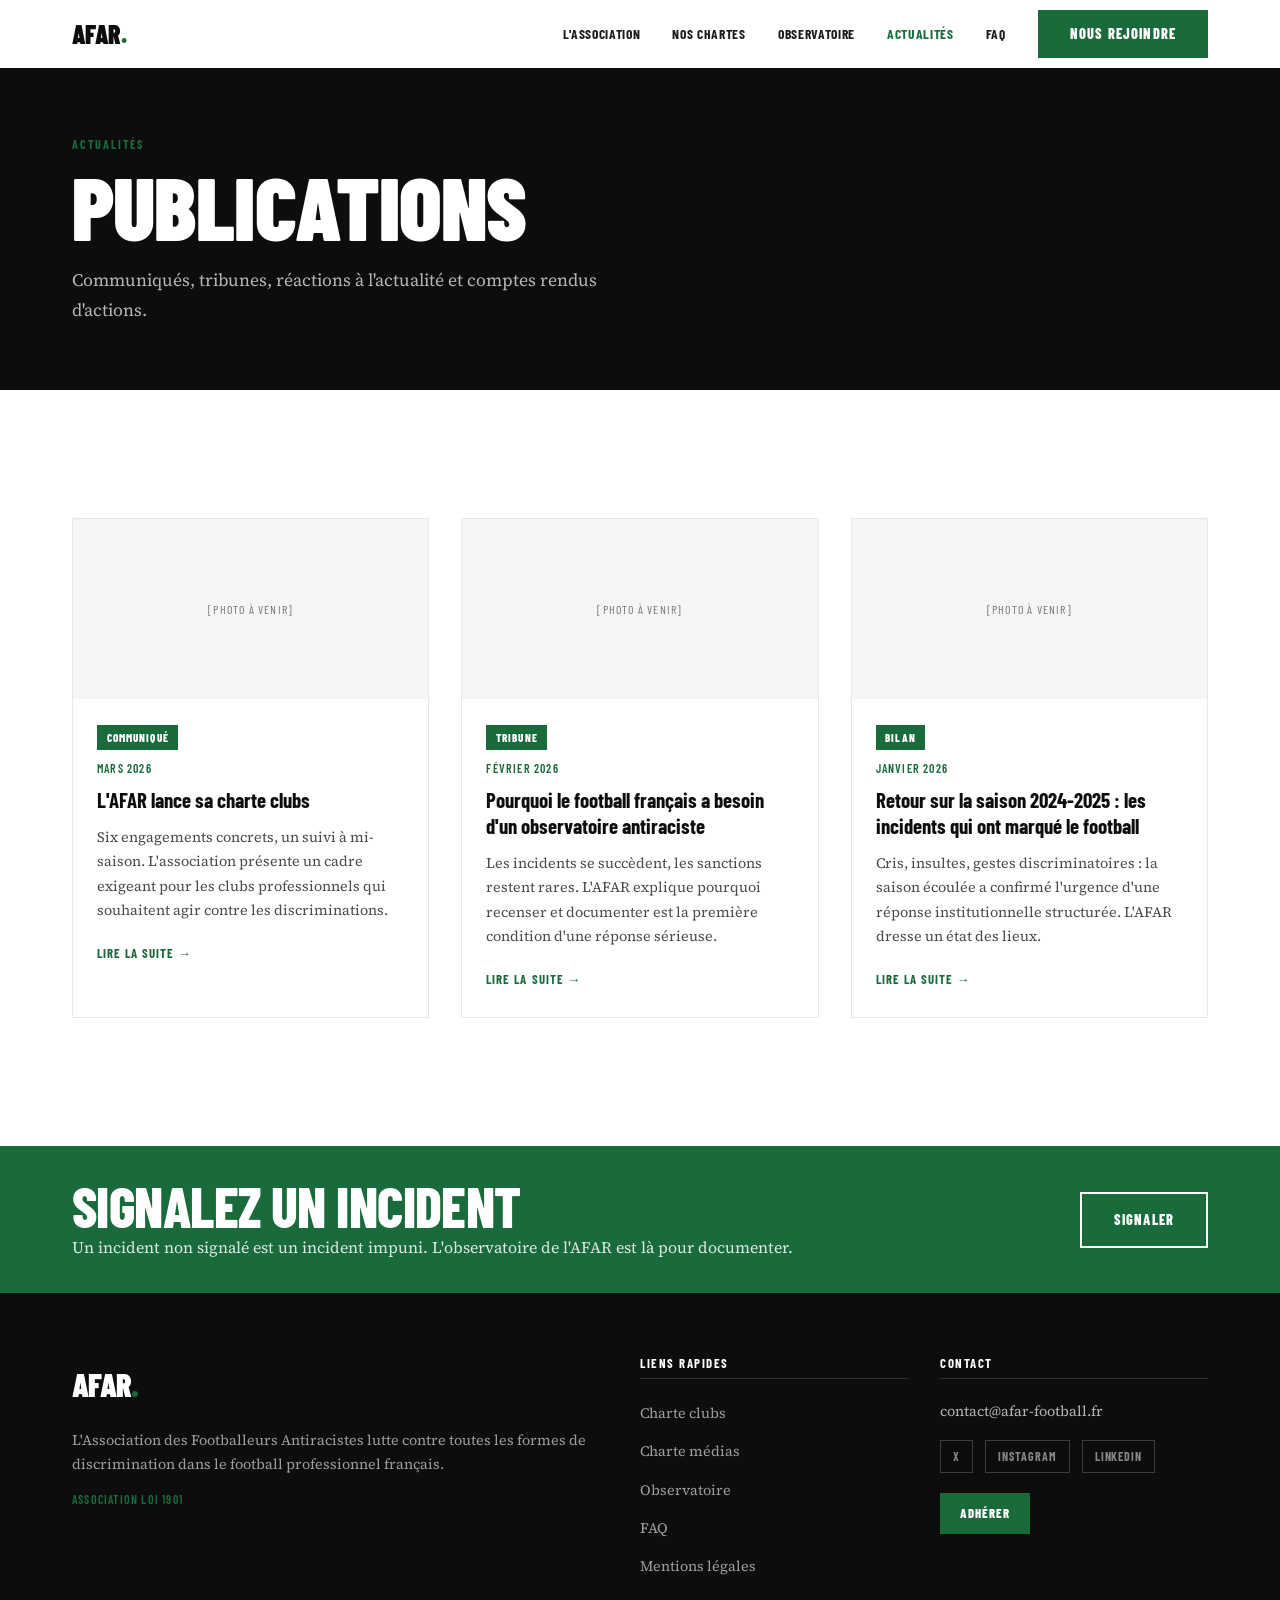
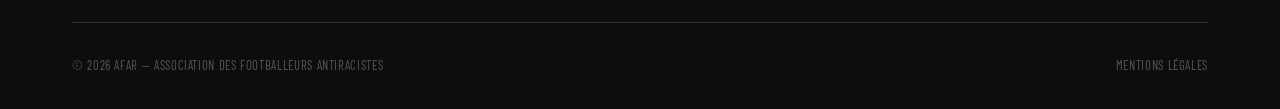
==== actualites.html @ 1a9576d6 "Add files via upload" ====
<!DOCTYPE html>
<html lang="fr">
<head>
  <meta charset="UTF-8">
  <meta name="viewport" content="width=device-width, initial-scale=1.0">
  <title>Actualités — AFAR</title>
  <meta name="description" content="Actualités, communiqués et tribunes de l'Association des Footballeurs Antiracistes.">
  <meta property="og:title" content="Actualités — AFAR">
  <meta property="og:description" content="Actualités, communiqués et tribunes de l'AFAR.">
  <meta property="og:type" content="website">
  <link rel="preconnect" href="https://fonts.googleapis.com">
  <link rel="preconnect" href="https://fonts.gstatic.com" crossorigin>
  <link href="https://fonts.googleapis.com/css2?family=Barlow+Condensed:wght@600;700;800;900&family=Source+Serif+4:ital,wght@0,300;0,400;0,600;1,300;1,400&display=swap" rel="stylesheet">
  <style>
/* ============================================
   AFAR — Association des Footballeurs Antiracistes
   style.css — Styles globaux + variables CSS
   ============================================ */

@import url('https://fonts.googleapis.com/css2?family=Barlow+Condensed:wght@600;700;800;900&family=Source+Serif+4:ital,wght@0,300;0,400;0,600;1,300;1,400&display=swap');

/* ---- Variables ---- */
:root {
  --accent: #1a6b3c;          /* vert gazon profond */
  --accent-dark: #0f4526;
  --accent-light: #e8f5ee;
  --black: #0d0d0d;
  --dark: #1c1c1c;
  --gray-900: #2a2a2a;
  --gray-700: #4a4a4a;
  --gray-500: #767676;
  --gray-200: #e8e8e8;
  --gray-100: #f5f5f5;
  --white: #ffffff;

  --font-display: 'Barlow Condensed', sans-serif;
  --font-body: 'Source Serif 4', Georgia, serif;

  --space-xs: 0.5rem;
  --space-sm: 1rem;
  --space-md: 2rem;
  --space-lg: 4rem;
  --space-xl: 8rem;

  --max-width: 1200px;
  --nav-height: 70px;
  --transition: 0.25s ease;
  --radius: 2px;
}

/* ---- Reset ---- */
*, *::before, *::after {
  box-sizing: border-box;
  margin: 0;
  padding: 0;
}

html {
  scroll-behavior: smooth;
}

body {
  font-family: var(--font-body);
  font-size: 1.05rem;
  line-height: 1.7;
  color: var(--dark);
  background: var(--white);
  -webkit-font-smoothing: antialiased;
}

img {
  max-width: 100%;
  display: block;
}

a {
  color: var(--accent);
  text-decoration: none;
  transition: color var(--transition);
}

a:hover {
  color: var(--accent-dark);
}

h1, h2, h3, h4 {
  font-family: var(--font-display);
  text-transform: uppercase;
  line-height: 1;
  letter-spacing: -0.01em;
}

h1 { font-size: clamp(2.8rem, 7vw, 5.5rem); font-weight: 900; }
h2 { font-size: clamp(2rem, 5vw, 3.5rem); font-weight: 800; }
h3 { font-size: clamp(1.4rem, 3vw, 2rem); font-weight: 700; }
h4 { font-size: 1.2rem; font-weight: 700; }

p { margin-bottom: 1.2em; }
p:last-child { margin-bottom: 0; }

/* ---- Layout ---- */
.container {
  max-width: var(--max-width);
  margin: 0 auto;
  padding: 0 var(--space-md);
}

.section {
  padding: var(--space-lg) 0;
}

.section--large {
  padding: var(--space-xl) 0;
}

/* ---- NAVIGATION ---- */
.site-header {
  position: fixed;
  top: 0;
  left: 0;
  right: 0;
  height: var(--nav-height);
  background: var(--white);
  border-bottom: 2px solid var(--black);
  z-index: 1000;
  display: flex;
  align-items: center;
}

.nav-inner {
  max-width: var(--max-width);
  margin: 0 auto;
  padding: 0 var(--space-md);
  width: 100%;
  display: flex;
  align-items: center;
  justify-content: space-between;
}

.nav-logo {
  font-family: var(--font-display);
  font-weight: 900;
  font-size: 1.6rem;
  text-transform: uppercase;
  color: var(--black);
  letter-spacing: -0.02em;
  text-decoration: none;
  line-height: 1;
}

.nav-logo span {
  color: var(--accent);
}

.nav-menu {
  display: flex;
  align-items: center;
  gap: 0;
  list-style: none;
}

.nav-item {
  position: relative;
}

.nav-link {
  display: block;
  padding: 0 1rem;
  height: var(--nav-height);
  line-height: var(--nav-height);
  font-family: var(--font-display);
  font-weight: 700;
  font-size: 0.85rem;
  text-transform: uppercase;
  letter-spacing: 0.05em;
  color: var(--dark);
  text-decoration: none;
  transition: color var(--transition), background var(--transition);
  white-space: nowrap;
}

.nav-link:hover {
  color: var(--accent);
}

/* Dropdown */
.has-dropdown:hover .dropdown {
  opacity: 1;
  pointer-events: all;
  transform: translateY(0);
}

.dropdown {
  position: absolute;
  top: 100%;
  left: 0;
  background: var(--black);
  min-width: 220px;
  opacity: 0;
  pointer-events: none;
  transform: translateY(-8px);
  transition: all var(--transition);
  z-index: 100;
}

.dropdown a {
  display: block;
  padding: 0.75rem 1.25rem;
  font-family: var(--font-display);
  font-weight: 600;
  font-size: 0.85rem;
  text-transform: uppercase;
  letter-spacing: 0.05em;
  color: var(--white);
  text-decoration: none;
  border-bottom: 1px solid rgba(255,255,255,0.1);
  transition: background var(--transition), color var(--transition);
}

.dropdown a:hover {
  background: var(--accent);
  color: var(--white);
}

/* CTA Button in nav */
.nav-cta {
  display: inline-block;
  margin-left: 1rem;
  padding: 0.5rem 1.25rem;
  background: var(--accent);
  color: var(--white) !important;
  font-family: var(--font-display);
  font-weight: 800;
  font-size: 0.85rem;
  text-transform: uppercase;
  letter-spacing: 0.05em;
  text-decoration: none;
  transition: background var(--transition);
  height: auto;
  line-height: 1.4;
}

.nav-cta:hover {
  background: var(--accent-dark) !important;
  color: var(--white) !important;
}

/* Hamburger */
.nav-hamburger {
  display: none;
  flex-direction: column;
  gap: 5px;
  cursor: pointer;
  background: none;
  border: none;
  padding: 4px;
  aria-label: "Menu";
}

.nav-hamburger span {
  display: block;
  width: 24px;
  height: 2px;
  background: var(--black);
  transition: all 0.3s;
}

/* ---- Page top spacing ---- */
main {
  margin-top: var(--nav-height);
}

/* ---- HERO ---- */
.hero {
  background: var(--black);
  color: var(--white);
  padding: var(--space-xl) 0;
  position: relative;
  overflow: hidden;
  min-height: 80vh;
  display: flex;
  align-items: center;
}

.hero::before {
  content: '';
  position: absolute;
  inset: 0;
  background: repeating-linear-gradient(
    -45deg,
    transparent,
    transparent 40px,
    rgba(26,107,60,0.04) 40px,
    rgba(26,107,60,0.04) 41px
  );
}

.hero-label {
  font-family: var(--font-display);
  font-size: 0.8rem;
  font-weight: 700;
  letter-spacing: 0.15em;
  text-transform: uppercase;
  color: var(--accent);
  margin-bottom: var(--space-sm);
  display: block;
}

.hero h1 {
  color: var(--white);
  margin-bottom: var(--space-sm);
  max-width: 900px;
}

.hero h1 em {
  font-style: normal;
  color: var(--accent);
}

.hero-subtitle {
  font-size: 1.2rem;
  font-weight: 300;
  color: rgba(255,255,255,0.75);
  max-width: 600px;
  margin-bottom: var(--space-md);
  font-family: var(--font-body);
}

.hero-actions {
  display: flex;
  gap: 1rem;
  flex-wrap: wrap;
}

/* Placeholder image zone in hero */
.hero-img-placeholder {
  position: absolute;
  right: 0;
  top: 0;
  bottom: 0;
  width: 40%;
  background: var(--accent);
  opacity: 0.12;
  display: flex;
  align-items: center;
  justify-content: center;
  font-family: var(--font-display);
  font-size: 0.8rem;
  letter-spacing: 0.1em;
  text-transform: uppercase;
  color: var(--white);
}

/* ---- BUTTONS ---- */
.btn {
  display: inline-block;
  padding: 0.85rem 2rem;
  font-family: var(--font-display);
  font-weight: 800;
  font-size: 0.9rem;
  text-transform: uppercase;
  letter-spacing: 0.08em;
  text-decoration: none;
  transition: all var(--transition);
  border: none;
  cursor: pointer;
}

.btn-primary {
  background: var(--accent);
  color: var(--white);
}

.btn-primary:hover {
  background: var(--accent-dark);
  color: var(--white);
}

.btn-outline {
  background: transparent;
  color: var(--white);
  border: 2px solid var(--white);
}

.btn-outline:hover {
  background: var(--white);
  color: var(--black);
}

.btn-outline-dark {
  background: transparent;
  color: var(--black);
  border: 2px solid var(--black);
}

.btn-outline-dark:hover {
  background: var(--black);
  color: var(--white);
}

.btn-outline-green {
  background: transparent;
  color: var(--accent);
  border: 2px solid var(--accent);
}

.btn-outline-green:hover {
  background: var(--accent);
  color: var(--white);
}

/* ---- SECTION HEADER ---- */
.section-header {
  margin-bottom: var(--space-md);
}

.section-label {
  font-family: var(--font-display);
  font-size: 0.75rem;
  font-weight: 700;
  letter-spacing: 0.15em;
  text-transform: uppercase;
  color: var(--accent);
  display: block;
  margin-bottom: 0.5rem;
}

.section-header h2 {
  color: var(--black);
}

/* ---- CHIFFRES CLÉS ---- */
.stats-grid {
  display: grid;
  grid-template-columns: repeat(4, 1fr);
  gap: 0;
  border: 2px solid var(--black);
}

.stat-block {
  padding: var(--space-md);
  border-right: 2px solid var(--black);
  text-align: center;
}

.stat-block:last-child {
  border-right: none;
}

.stat-number {
  font-family: var(--font-display);
  font-size: clamp(2.5rem, 5vw, 4rem);
  font-weight: 900;
  color: var(--accent);
  line-height: 1;
  display: block;
}

.stat-label {
  font-family: var(--font-display);
  font-size: 0.8rem;
  font-weight: 600;
  text-transform: uppercase;
  letter-spacing: 0.1em;
  color: var(--gray-700);
  margin-top: 0.5rem;
  display: block;
}

/* ---- CHARTES CARDS ---- */
.chartes-grid {
  display: grid;
  grid-template-columns: 1fr 1fr;
  gap: var(--space-md);
}

.charte-card {
  background: var(--black);
  color: var(--white);
  padding: var(--space-md);
  position: relative;
  overflow: hidden;
}

.charte-card::before {
  content: '';
  position: absolute;
  top: 0;
  left: 0;
  width: 4px;
  height: 100%;
  background: var(--accent);
}

.charte-card h3 {
  color: var(--white);
  margin-bottom: 1rem;
}

.charte-card p {
  color: rgba(255,255,255,0.7);
  font-size: 0.95rem;
  margin-bottom: 1.5rem;
}

/* ---- ARTICLES GRID ---- */
.articles-grid {
  display: grid;
  grid-template-columns: repeat(3, 1fr);
  gap: var(--space-md);
}

.article-card {
  border: 1px solid var(--gray-200);
  transition: border-color var(--transition);
}

.article-card:hover {
  border-color: var(--accent);
}

.article-img-placeholder {
  background: var(--gray-100);
  height: 180px;
  display: flex;
  align-items: center;
  justify-content: center;
  font-family: var(--font-display);
  font-size: 0.75rem;
  letter-spacing: 0.1em;
  text-transform: uppercase;
  color: var(--gray-500);
}

.article-content {
  padding: 1.5rem;
}

.article-date {
  font-family: var(--font-display);
  font-size: 0.75rem;
  font-weight: 600;
  letter-spacing: 0.1em;
  text-transform: uppercase;
  color: var(--accent);
  margin-bottom: 0.5rem;
  display: block;
}

.article-content h3 {
  font-size: 1.3rem;
  margin-bottom: 0.75rem;
  text-transform: none;
  letter-spacing: normal;
  font-weight: 700;
  line-height: 1.25;
  color: var(--black);
}

.article-content p {
  font-size: 0.9rem;
  color: var(--gray-700);
  margin-bottom: 1rem;
  font-family: var(--font-body);
}

.article-link {
  font-family: var(--font-display);
  font-size: 0.8rem;
  font-weight: 700;
  text-transform: uppercase;
  letter-spacing: 0.08em;
  color: var(--accent);
  text-decoration: none;
}

.article-link::after {
  content: ' →';
}

/* ---- CTA BANNER ---- */
.cta-banner {
  background: var(--accent);
  color: var(--white);
  padding: var(--space-md) 0;
}

.cta-banner-inner {
  display: flex;
  align-items: center;
  justify-content: space-between;
  gap: var(--space-md);
}

.cta-banner h2 {
  color: var(--white);
}

.cta-banner p {
  color: rgba(255,255,255,0.85);
  font-size: 1rem;
  margin: 0;
}

/* ---- FOOTER ---- */
.site-footer {
  background: var(--black);
  color: var(--white);
  padding: var(--space-lg) 0 var(--space-md);
}

.footer-grid {
  display: grid;
  grid-template-columns: 2fr 1fr 1fr;
  gap: var(--space-md);
  margin-bottom: var(--space-md);
  padding-bottom: var(--space-md);
  border-bottom: 1px solid rgba(255,255,255,0.15);
}

.footer-logo {
  font-family: var(--font-display);
  font-weight: 900;
  font-size: 2rem;
  text-transform: uppercase;
  color: var(--white);
  letter-spacing: -0.02em;
  margin-bottom: 1rem;
  display: block;
}

.footer-logo span {
  color: var(--accent);
}

.footer-desc {
  color: rgba(255,255,255,0.6);
  font-size: 0.9rem;
  margin-bottom: 0.5rem;
}

.footer-mention {
  font-family: var(--font-display);
  font-size: 0.75rem;
  font-weight: 600;
  letter-spacing: 0.1em;
  text-transform: uppercase;
  color: var(--accent);
}

.footer-col h4 {
  color: var(--white);
  font-size: 0.8rem;
  letter-spacing: 0.12em;
  text-transform: uppercase;
  margin-bottom: 1.25rem;
  padding-bottom: 0.5rem;
  border-bottom: 1px solid rgba(255,255,255,0.15);
}

.footer-links {
  list-style: none;
}

.footer-links li {
  margin-bottom: 0.6rem;
}

.footer-links a {
  color: rgba(255,255,255,0.6);
  text-decoration: none;
  font-size: 0.9rem;
  font-family: var(--font-body);
  transition: color var(--transition);
}

.footer-links a:hover {
  color: var(--accent);
}

.footer-email {
  color: rgba(255,255,255,0.7);
  font-size: 0.9rem;
  margin-bottom: 1rem;
  display: block;
}

.footer-social {
  display: flex;
  gap: 0.75rem;
  margin-bottom: 1.25rem;
  flex-wrap: wrap;
}

.footer-social a {
  font-family: var(--font-display);
  font-size: 0.75rem;
  font-weight: 700;
  letter-spacing: 0.08em;
  text-transform: uppercase;
  color: rgba(255,255,255,0.5);
  text-decoration: none;
  padding: 0.35rem 0.75rem;
  border: 1px solid rgba(255,255,255,0.2);
  transition: all var(--transition);
}

.footer-social a:hover {
  border-color: var(--accent);
  color: var(--accent);
}

.footer-bottom {
  display: flex;
  justify-content: space-between;
  align-items: center;
  font-size: 0.8rem;
  color: rgba(255,255,255,0.3);
  font-family: var(--font-display);
  letter-spacing: 0.05em;
  text-transform: uppercase;
}

.footer-bottom a {
  color: rgba(255,255,255,0.3);
  text-decoration: none;
  transition: color var(--transition);
}

.footer-bottom a:hover {
  color: var(--white);
}

/* ---- PROSE PAGE ---- */
.prose-section {
  max-width: 760px;
}

.prose-section p {
  font-size: 1.1rem;
  line-height: 1.8;
  color: var(--gray-900);
}

/* ---- VALEURS ---- */
.valeurs-grid {
  display: grid;
  grid-template-columns: 1fr 1fr;
  gap: 2px;
  background: var(--black);
}

.valeur-block {
  background: var(--white);
  padding: var(--space-md);
}

.valeur-block:nth-child(odd) {
  background: var(--gray-100);
}

.valeur-number {
  font-family: var(--font-display);
  font-size: 4rem;
  font-weight: 900;
  color: var(--accent);
  opacity: 0.3;
  line-height: 1;
  margin-bottom: -1rem;
  display: block;
}

.valeur-block h3 {
  color: var(--black);
  margin-bottom: 1rem;
  font-size: 1.8rem;
}

.valeur-block p {
  color: var(--gray-700);
  font-size: 1rem;
}

/* ---- EQUIPE ---- */
.equipe-grid {
  display: grid;
  grid-template-columns: repeat(3, 1fr);
  gap: var(--space-md);
}

.membre-card {
  text-align: center;
}

.membre-photo {
  width: 160px;
  height: 160px;
  border-radius: 50%;
  background: var(--gray-200);
  margin: 0 auto var(--space-sm);
  display: flex;
  align-items: center;
  justify-content: center;
  font-family: var(--font-display);
  font-size: 0.7rem;
  letter-spacing: 0.08em;
  text-transform: uppercase;
  color: var(--gray-500);
  overflow: hidden;
}

.membre-photo img {
  width: 100%;
  height: 100%;
  object-fit: cover;
}

.membre-nom {
  font-family: var(--font-display);
  font-size: 1.4rem;
  font-weight: 800;
  color: var(--black);
  text-transform: uppercase;
  margin-bottom: 0.25rem;
}

.membre-role {
  font-family: var(--font-display);
  font-size: 0.8rem;
  font-weight: 600;
  letter-spacing: 0.1em;
  text-transform: uppercase;
  color: var(--accent);
  margin-bottom: 0.75rem;
  display: block;
}

.membre-bio {
  font-size: 0.9rem;
  color: var(--gray-700);
  font-style: italic;
}

/* ---- CHARTE ENGAGEMENTS ---- */
.engagement {
  display: grid;
  grid-template-columns: auto 1fr;
  gap: var(--space-md);
  padding: var(--space-md) 0;
  border-bottom: 1px solid var(--gray-200);
  align-items: start;
}

.engagement:last-child {
  border-bottom: none;
}

.engagement-num {
  font-family: var(--font-display);
  font-size: 5rem;
  font-weight: 900;
  color: var(--accent);
  opacity: 0.25;
  line-height: 1;
  width: 80px;
  text-align: right;
}

.engagement h3 {
  font-size: 1.5rem;
  color: var(--black);
  margin-bottom: 1rem;
}

.engagement ul {
  list-style: none;
  padding: 0;
}

.engagement ul li {
  padding: 0.5rem 0 0.5rem 1.5rem;
  position: relative;
  font-size: 0.95rem;
  color: var(--gray-700);
  border-bottom: 1px solid var(--gray-100);
}

.engagement ul li:last-child {
  border-bottom: none;
}

.engagement ul li::before {
  content: '—';
  position: absolute;
  left: 0;
  color: var(--accent);
  font-weight: 700;
}

/* ---- FAQ ACCORDEON ---- */
.faq-item {
  border-bottom: 1px solid var(--gray-200);
}

.faq-question {
  width: 100%;
  background: none;
  border: none;
  text-align: left;
  padding: 1.5rem 0;
  display: flex;
  justify-content: space-between;
  align-items: center;
  cursor: pointer;
  font-family: var(--font-display);
  font-weight: 700;
  font-size: 1.1rem;
  text-transform: uppercase;
  letter-spacing: 0.03em;
  color: var(--black);
  gap: 1rem;
}

.faq-icon {
  font-size: 1.5rem;
  color: var(--accent);
  line-height: 1;
  transition: transform var(--transition);
  flex-shrink: 0;
  font-weight: 300;
}

.faq-item.open .faq-icon {
  transform: rotate(45deg);
}

.faq-answer {
  display: none;
  padding-bottom: 1.5rem;
  font-size: 1rem;
  color: var(--gray-700);
  max-width: 720px;
  line-height: 1.75;
}

.faq-item.open .faq-answer {
  display: block;
}

/* ---- OBSERVATOIRE ---- */
.form-group {
  margin-bottom: 1.5rem;
}

.form-group label {
  display: block;
  font-family: var(--font-display);
  font-weight: 700;
  font-size: 0.85rem;
  text-transform: uppercase;
  letter-spacing: 0.08em;
  color: var(--black);
  margin-bottom: 0.5rem;
}

.form-group input,
.form-group textarea,
.form-group select {
  width: 100%;
  padding: 0.85rem 1rem;
  border: 2px solid var(--gray-200);
  background: var(--white);
  font-family: var(--font-body);
  font-size: 1rem;
  color: var(--dark);
  transition: border-color var(--transition);
  border-radius: 0;
  appearance: none;
}

.form-group input:focus,
.form-group textarea:focus,
.form-group select:focus {
  outline: none;
  border-color: var(--accent);
}

.form-group textarea {
  height: 160px;
  resize: vertical;
}

.form-row {
  display: grid;
  grid-template-columns: 1fr 1fr;
  gap: 1rem;
}

/* ---- SIGNATAIRES ---- */
.signataires-empty {
  padding: var(--space-md);
  border: 2px dashed var(--gray-200);
  text-align: center;
  color: var(--gray-500);
}

.signataires-empty p {
  font-style: italic;
  margin-bottom: 1rem;
}

/* ---- PAGE INTRO ---- */
.page-intro {
  background: var(--black);
  color: var(--white);
  padding: var(--space-lg) 0;
}

.page-intro h1 {
  color: var(--white);
}

.page-intro p {
  color: rgba(255,255,255,0.7);
  font-size: 1.1rem;
  max-width: 600px;
  margin-top: 1rem;
  margin-bottom: 0;
}

/* ---- CHARTE PREAMBULE ---- */
.preambule {
  background: var(--accent-light);
  border-left: 4px solid var(--accent);
  padding: var(--space-md);
  margin-bottom: var(--space-lg);
}

.preambule p {
  font-size: 1rem;
  color: var(--gray-900);
  font-style: italic;
}

/* ---- ACTUALITES ---- */
.articles-page-grid {
  display: grid;
  grid-template-columns: repeat(3, 1fr);
  gap: var(--space-md);
}

/* ---- CONTACT ---- */
.contact-grid {
  display: grid;
  grid-template-columns: 1fr 1fr;
  gap: var(--space-lg);
}

/* ---- MENTIONS ---- */
.mentions-section {
  max-width: 760px;
  margin: 0 auto;
}

.mentions-section h2 {
  font-size: 1.4rem;
  margin-bottom: 1rem;
  padding-bottom: 0.5rem;
  border-bottom: 2px solid var(--gray-200);
}

.mentions-section p, .mentions-section li {
  font-size: 0.95rem;
  color: var(--gray-700);
}

/* ---- ANIMATION ---- */
.fade-in {
  opacity: 0;
  transform: translateY(20px);
  transition: opacity 0.6s ease, transform 0.6s ease;
}

.fade-in.visible {
  opacity: 1;
  transform: translateY(0);
}

/* ---- CHARTE PDF DOWNLOAD ---- */
.charte-actions {
  display: flex;
  gap: 1rem;
  align-items: center;
  flex-wrap: wrap;
  padding: 1.5rem 0;
  border-bottom: 2px solid var(--black);
  margin-bottom: var(--space-lg);
}

/* ---- HISTOIRE ---- */
.histoire-intro {
  background: var(--black);
  color: var(--white);
  padding: var(--space-md);
  margin-bottom: var(--space-lg);
  border-left: 4px solid var(--accent);
}

.histoire-intro p {
  color: rgba(255,255,255,0.85);
  font-size: 1.05rem;
}

/* ---- NOTRE HISTOIRE page ---- */
.histoire-content {
  display: grid;
  grid-template-columns: 1fr 300px;
  gap: var(--space-lg);
  align-items: start;
}

.histoire-placeholder {
  background: var(--gray-100);
  height: 400px;
  display: flex;
  align-items: center;
  justify-content: center;
  font-family: var(--font-display);
  font-size: 0.75rem;
  letter-spacing: 0.1em;
  text-transform: uppercase;
  color: var(--gray-500);
}

/* ---- MISC ---- */
.text-accent { color: var(--accent); }
.text-center { text-align: center; }
.mt-md { margin-top: var(--space-md); }
.mt-sm { margin-top: var(--space-sm); }
.mb-md { margin-bottom: var(--space-md); }

.label-tag {
  display: inline-block;
  background: var(--accent);
  color: var(--white);
  font-family: var(--font-display);
  font-size: 0.7rem;
  font-weight: 800;
  letter-spacing: 0.1em;
  text-transform: uppercase;
  padding: 0.2rem 0.6rem;
  margin-bottom: 0.5rem;
}

.two-col {
  display: grid;
  grid-template-columns: 1fr 1fr;
  gap: var(--space-lg);
  align-items: start;
}

.sidebar-block {
  background: var(--gray-100);
  padding: var(--space-md);
  position: sticky;
  top: calc(var(--nav-height) + 2rem);
}

.sidebar-block h4 {
  text-transform: uppercase;
  letter-spacing: 0.08em;
  font-size: 0.85rem;
  margin-bottom: 1rem;
  padding-bottom: 0.5rem;
  border-bottom: 2px solid var(--black);
}
/* ============================================
   AFAR — responsive.css — Media queries
   ============================================ */

/* ---- Tablet (≤ 1024px) ---- */
@media (max-width: 1024px) {
  :root {
    --space-xl: 5rem;
    --space-lg: 3rem;
  }

  .stats-grid {
    grid-template-columns: repeat(2, 1fr);
  }

  .stat-block:nth-child(2) {
    border-right: none;
  }

  .stat-block:nth-child(1),
  .stat-block:nth-child(2) {
    border-bottom: 2px solid var(--black);
  }

  .valeurs-grid {
    grid-template-columns: 1fr;
  }

  .articles-grid,
  .articles-page-grid {
    grid-template-columns: repeat(2, 1fr);
  }

  .histoire-content {
    grid-template-columns: 1fr;
  }

  .histoire-placeholder {
    height: 260px;
  }

  .footer-grid {
    grid-template-columns: 1fr 1fr;
  }

  .footer-grid > :first-child {
    grid-column: span 2;
  }
}

/* ---- Mobile (≤ 768px) ---- */
@media (max-width: 768px) {
  :root {
    --space-xl: 4rem;
    --space-lg: 2.5rem;
    --space-md: 1.5rem;
  }

  /* Navigation mobile */
  .nav-menu {
    display: none;
    position: fixed;
    top: var(--nav-height);
    left: 0;
    right: 0;
    bottom: 0;
    background: var(--black);
    flex-direction: column;
    align-items: flex-start;
    padding: 2rem;
    gap: 0;
    overflow-y: auto;
    z-index: 999;
  }

  .nav-menu.open {
    display: flex;
  }

  .nav-link {
    color: var(--white);
    height: auto;
    line-height: 1.5;
    padding: 0.85rem 0;
    font-size: 1.2rem;
    border-bottom: 1px solid rgba(255,255,255,0.1);
    width: 100%;
  }

  .nav-link:hover {
    color: var(--accent);
  }

  .has-dropdown .dropdown {
    display: none;
    position: static;
    background: rgba(255,255,255,0.05);
    opacity: 1;
    transform: none;
    pointer-events: all;
    margin-left: 1rem;
    margin-bottom: 0.5rem;
  }

  .has-dropdown.open .dropdown {
    display: block;
  }

  .dropdown a {
    padding: 0.6rem 1rem;
    font-size: 0.9rem;
  }

  .nav-cta {
    margin: 1.5rem 0 0;
    padding: 0.85rem 1.5rem;
    font-size: 1rem;
    display: inline-block;
  }

  .nav-hamburger {
    display: flex;
  }

  .nav-hamburger.open span:nth-child(1) {
    transform: translateY(7px) rotate(45deg);
  }
  .nav-hamburger.open span:nth-child(2) {
    opacity: 0;
  }
  .nav-hamburger.open span:nth-child(3) {
    transform: translateY(-7px) rotate(-45deg);
  }

  /* Layout */
  .container {
    padding: 0 1rem;
  }

  .hero {
    min-height: 60vh;
    padding: var(--space-lg) 0;
  }

  .hero-img-placeholder {
    display: none;
  }

  .hero-actions {
    flex-direction: column;
    align-items: flex-start;
  }

  .btn {
    width: 100%;
    text-align: center;
  }

  /* Grids */
  .stats-grid {
    grid-template-columns: 1fr 1fr;
  }

  .stat-block {
    border-right: none;
    border-bottom: 2px solid var(--black);
  }

  .stat-block:nth-child(odd) {
    border-right: 2px solid var(--black);
  }

  .stat-block:last-child,
  .stat-block:nth-last-child(2):nth-child(odd) {
    border-bottom: none;
  }

  .chartes-grid {
    grid-template-columns: 1fr;
  }

  .articles-grid,
  .articles-page-grid {
    grid-template-columns: 1fr;
  }

  .equipe-grid {
    grid-template-columns: 1fr;
    max-width: 360px;
    margin: 0 auto;
  }

  .valeurs-grid {
    grid-template-columns: 1fr;
  }

  .two-col {
    grid-template-columns: 1fr;
  }

  .contact-grid {
    grid-template-columns: 1fr;
  }

  .form-row {
    grid-template-columns: 1fr;
  }

  /* Engagement layout */
  .engagement {
    grid-template-columns: 1fr;
    gap: 0.5rem;
  }

  .engagement-num {
    font-size: 2.5rem;
    text-align: left;
    width: auto;
  }

  /* CTA banner */
  .cta-banner-inner {
    flex-direction: column;
    align-items: flex-start;
    text-align: left;
  }

  /* Footer */
  .footer-grid {
    grid-template-columns: 1fr;
  }

  .footer-bottom {
    flex-direction: column;
    gap: 0.5rem;
    text-align: center;
  }

  /* Sidebar */
  .sidebar-block {
    position: static;
  }

  /* Charte actions */
  .charte-actions {
    flex-direction: column;
    align-items: flex-start;
  }

  /* Histoire */
  .histoire-content {
    grid-template-columns: 1fr;
  }
}

/* ---- Small mobile (≤ 480px) ---- */
@media (max-width: 480px) {
  h1 { font-size: 2.4rem; }
  h2 { font-size: 1.8rem; }

  .stat-number {
    font-size: 2.2rem;
  }

  .valeur-number {
    font-size: 2.5rem;
  }

  .equipe-grid {
    max-width: 100%;
  }
}

</style>
</head>
<body>

  <header class="site-header" role="banner">
    <div class="nav-inner">
      <a href="index.html" class="nav-logo" aria-label="AFAR — Accueil">AFAR<span>.</span></a>
      <button class="nav-hamburger" aria-label="Ouvrir le menu" aria-expanded="false" aria-controls="nav-menu">
        <span></span><span></span><span></span>
      </button>
      <ul class="nav-menu" id="nav-menu" role="list">
        <li class="nav-item has-dropdown">
          <a href="qui-sommes-nous.html" class="nav-link" aria-haspopup="true">L'association</a>
          <div class="dropdown" role="menu">
            <a href="qui-sommes-nous.html" role="menuitem">Qui sommes-nous ?</a>
            <a href="nos-valeurs.html" role="menuitem">Nos valeurs</a>
            <a href="notre-equipe.html" role="menuitem">Notre équipe</a>
          </div>
        </li>
        <li class="nav-item has-dropdown">
          <a href="charte-clubs.html" class="nav-link" aria-haspopup="true">Nos chartes</a>
          <div class="dropdown" role="menu">
            <a href="charte-clubs.html" role="menuitem">Charte clubs</a>
            <a href="charte-medias.html" role="menuitem">Charte médias</a>
            <a href="signataires.html" role="menuitem">Signataires</a>
          </div>
        </li>
        <li class="nav-item"><a href="observatoire.html" class="nav-link">Observatoire</a></li>
        <li class="nav-item"><a href="actualites.html" class="nav-link">Actualités</a></li>
        <li class="nav-item"><a href="faq.html" class="nav-link">FAQ</a></li>
        <li class="nav-item"><a href="contact.html" class="nav-cta btn">Nous rejoindre</a></li>
      </ul>
    </div>
  </header>

  <main>

    <div class="page-intro">
      <div class="container">
        <span class="section-label">Actualités</span>
        <h1>Publications</h1>
        <p>Communiqués, tribunes, réactions à l'actualité et comptes rendus d'actions.</p>
      </div>
    </div>

    <section class="section section--large" aria-label="Liste des articles">
      <div class="container">
        <div class="articles-page-grid">

          <article class="article-card fade-in">
            <div class="article-img-placeholder" aria-label="Photo à venir">[Photo à venir]</div>
            <div class="article-content">
              <span class="label-tag">Communiqué</span>
              <span class="article-date">Mars 2026</span>
              <h3>L'AFAR lance sa charte clubs</h3>
              <p>Six engagements concrets, un suivi à mi-saison. L'association présente un cadre exigeant pour les clubs professionnels qui souhaitent agir contre les discriminations.</p>
              <a href="#" class="article-link" aria-label="Lire la suite : L'AFAR lance sa charte clubs">Lire la suite</a>
            </div>
          </article>

          <article class="article-card fade-in" style="animation-delay:0.1s">
            <div class="article-img-placeholder" aria-label="Photo à venir">[Photo à venir]</div>
            <div class="article-content">
              <span class="label-tag">Tribune</span>
              <span class="article-date">Février 2026</span>
              <h3>Pourquoi le football français a besoin d'un observatoire antiraciste</h3>
              <p>Les incidents se succèdent, les sanctions restent rares. L'AFAR explique pourquoi recenser et documenter est la première condition d'une réponse sérieuse.</p>
              <a href="#" class="article-link" aria-label="Lire la suite : Observatoire antiraciste">Lire la suite</a>
            </div>
          </article>

          <article class="article-card fade-in" style="animation-delay:0.2s">
            <div class="article-img-placeholder" aria-label="Photo à venir">[Photo à venir]</div>
            <div class="article-content">
              <span class="label-tag">Bilan</span>
              <span class="article-date">Janvier 2026</span>
              <h3>Retour sur la saison 2024-2025 : les incidents qui ont marqué le football</h3>
              <p>Cris, insultes, gestes discriminatoires : la saison écoulée a confirmé l'urgence d'une réponse institutionnelle structurée. L'AFAR dresse un état des lieux.</p>
              <a href="#" class="article-link" aria-label="Lire la suite : Bilan saison 2024-2025">Lire la suite</a>
            </div>
          </article>

        </div>
      </div>
    </section>

    <div class="cta-banner">
      <div class="container">
        <div class="cta-banner-inner">
          <div>
            <h2>Signalez un incident</h2>
            <p>Un incident non signalé est un incident impuni. L'observatoire de l'AFAR est là pour documenter.</p>
          </div>
          <a href="observatoire.html" class="btn btn-outline" style="flex-shrink:0">Signaler</a>
        </div>
      </div>
    </div>

  </main>

  <footer class="site-footer" role="contentinfo">
    <div class="container">
      <div class="footer-grid">
        <div>
          <span class="footer-logo">AFAR<span>.</span></span>
          <p class="footer-desc">L'Association des Footballeurs Antiracistes lutte contre toutes les formes de discrimination dans le football professionnel français.</p>
          <span class="footer-mention">Association loi 1901</span>
        </div>
        <div class="footer-col">
          <h4>Liens rapides</h4>
          <ul class="footer-links">
            <li><a href="charte-clubs.html">Charte clubs</a></li>
            <li><a href="charte-medias.html">Charte médias</a></li>
            <li><a href="observatoire.html">Observatoire</a></li>
            <li><a href="faq.html">FAQ</a></li>
            <li><a href="mentions-legales.html">Mentions légales</a></li>
          </ul>
        </div>
        <div class="footer-col">
          <h4>Contact</h4>
          <a href="mailto:contact@afar-football.fr" class="footer-email">contact@afar-football.fr</a>
          <div class="footer-social">
            <a href="#" aria-label="Twitter/X">X</a>
            <a href="#" aria-label="Instagram">Instagram</a>
            <a href="#" aria-label="LinkedIn">LinkedIn</a>
          </div>
          <a href="contact.html" class="btn btn-primary" style="font-size:0.8rem;padding:0.6rem 1.25rem">Adhérer</a>
        </div>
      </div>
      <div class="footer-bottom">
        <span>© 2026 AFAR — Association des Footballeurs Antiracistes</span>
        <a href="mentions-legales.html">Mentions légales</a>
      </div>
    </div>
  </footer>

  <script>
/* ============================================
   AFAR — main.js
   Navigation mobile + FAQ accordéon + scroll animations
   ============================================ */

document.addEventListener('DOMContentLoaded', function () {

  // ---- Navigation hamburger (mobile) ----
  const hamburger = document.querySelector('.nav-hamburger');
  const navMenu = document.querySelector('.nav-menu');

  if (hamburger && navMenu) {
    hamburger.addEventListener('click', function () {
      const isOpen = navMenu.classList.toggle('open');
      hamburger.classList.toggle('open', isOpen);
      hamburger.setAttribute('aria-expanded', isOpen);
      document.body.style.overflow = isOpen ? 'hidden' : '';
    });

    // Close on outside click
    document.addEventListener('click', function (e) {
      if (!hamburger.contains(e.target) && !navMenu.contains(e.target)) {
        navMenu.classList.remove('open');
        hamburger.classList.remove('open');
        hamburger.setAttribute('aria-expanded', 'false');
        document.body.style.overflow = '';
      }
    });

    // Mobile dropdown toggles
    const dropdownParents = navMenu.querySelectorAll('.has-dropdown');
    dropdownParents.forEach(function (item) {
      const link = item.querySelector('.nav-link');
      if (link) {
        link.addEventListener('click', function (e) {
          if (window.innerWidth <= 768) {
            e.preventDefault();
            item.classList.toggle('open');
          }
        });
      }
    });
  }

  // ---- FAQ Accordéon ----
  const faqItems = document.querySelectorAll('.faq-item');

  faqItems.forEach(function (item) {
    const question = item.querySelector('.faq-question');
    if (question) {
      question.addEventListener('click', function () {
        const isOpen = item.classList.contains('open');

        // Close all
        faqItems.forEach(function (other) {
          other.classList.remove('open');
          const btn = other.querySelector('.faq-question');
          if (btn) btn.setAttribute('aria-expanded', 'false');
        });

        // Toggle clicked
        if (!isOpen) {
          item.classList.add('open');
          question.setAttribute('aria-expanded', 'true');
        }
      });
    }
  });

  // ---- Scroll animations (IntersectionObserver) ----
  const fadeEls = document.querySelectorAll('.fade-in');

  if (fadeEls.length > 0 && 'IntersectionObserver' in window) {
    const observer = new IntersectionObserver(
      function (entries) {
        entries.forEach(function (entry) {
          if (entry.isIntersecting) {
            entry.target.classList.add('visible');
            observer.unobserve(entry.target);
          }
        });
      },
      { threshold: 0.1, rootMargin: '0px 0px -40px 0px' }
    );

    fadeEls.forEach(function (el) {
      observer.observe(el);
    });
  } else {
    // Fallback: show all immediately
    fadeEls.forEach(function (el) {
      el.classList.add('visible');
    });
  }

  // ---- Active nav link ----
  const currentPath = window.location.pathname.split('/').pop() || 'index.html';
  const navLinks = document.querySelectorAll('.nav-link, .dropdown a');

  navLinks.forEach(function (link) {
    const href = link.getAttribute('href');
    if (href && href === currentPath) {
      link.style.color = 'var(--accent)';
    }
  });

});

</script>
</body>
</html>
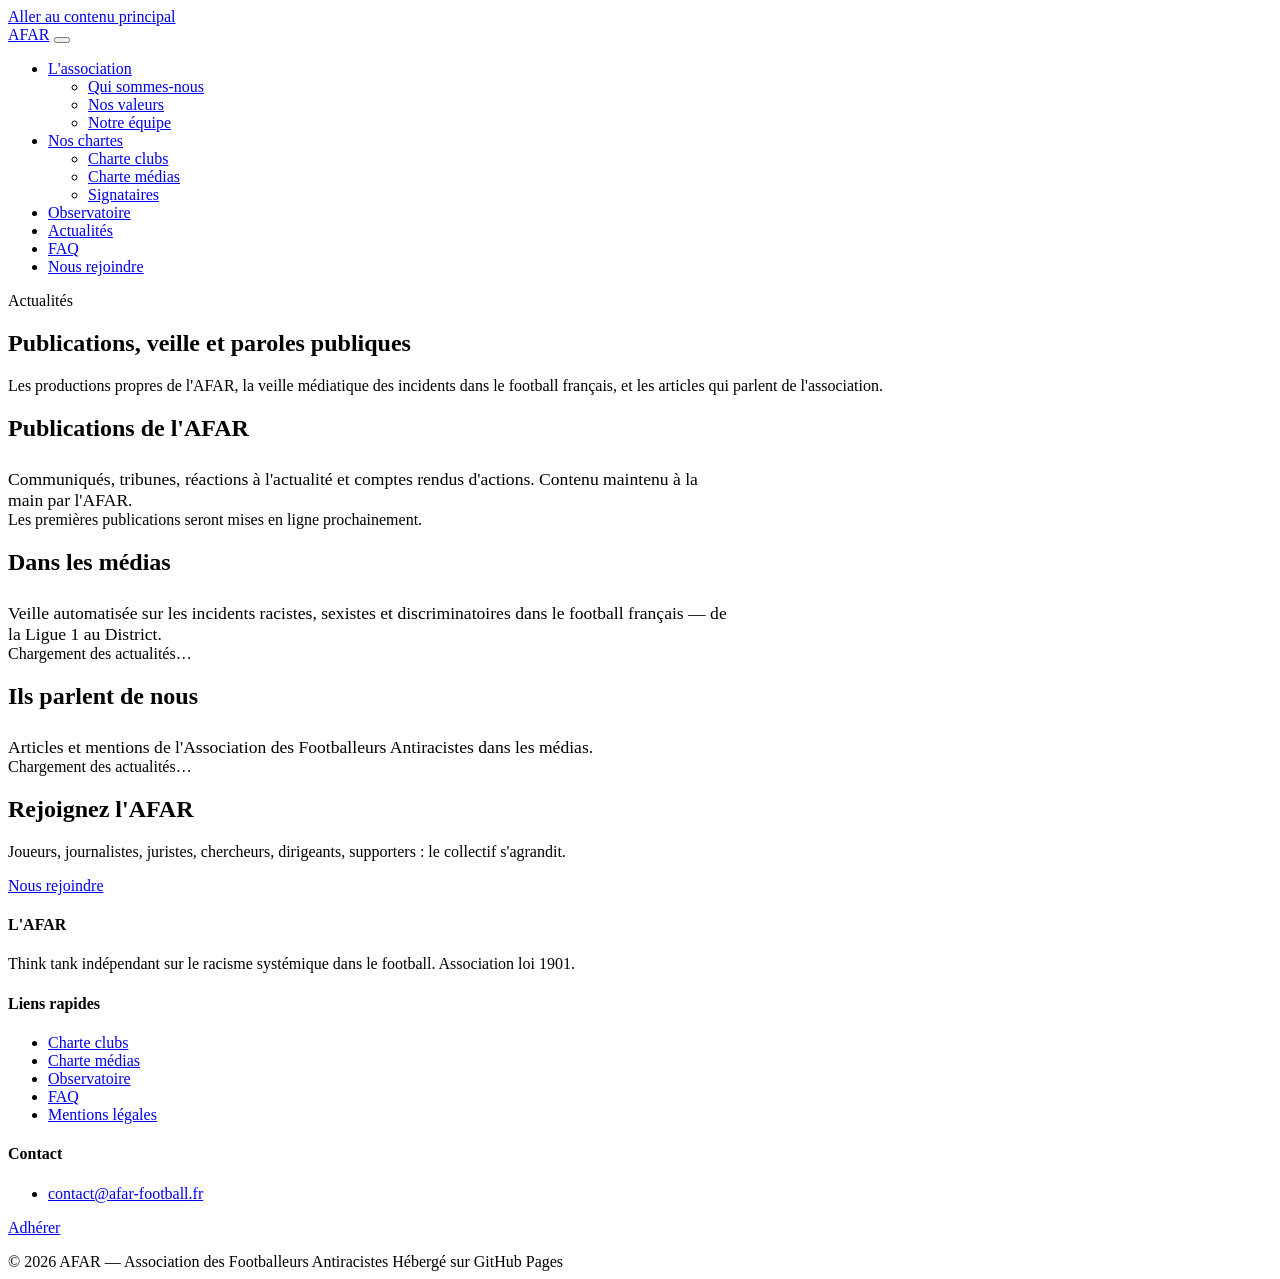
==== commit 90a40810: "Add files via upload" ====
--- a/actualites.html
+++ b/actualites.html
@@ -4,1694 +4,142 @@
   <meta charset="UTF-8">
   <meta name="viewport" content="width=device-width, initial-scale=1.0">
   <title>Actualités — AFAR</title>
-  <meta name="description" content="Actualités, communiqués et tribunes de l'Association des Footballeurs Antiracistes.">
+  <meta name="description" content="Publications de l'AFAR, veille médiatique sur les incidents racistes dans le football français, et articles consacrés à l'association.">
+
   <meta property="og:title" content="Actualités — AFAR">
-  <meta property="og:description" content="Actualités, communiqués et tribunes de l'AFAR.">
+  <meta property="og:description" content="Publications de l'AFAR, veille médiatique sur les incidents racistes dans le football français, et articles consacrés à l'association.">
   <meta property="og:type" content="website">
+  <meta property="og:locale" content="fr_FR">
+
   <link rel="preconnect" href="https://fonts.googleapis.com">
   <link rel="preconnect" href="https://fonts.gstatic.com" crossorigin>
   <link href="https://fonts.googleapis.com/css2?family=Barlow+Condensed:wght@600;700;800;900&family=Source+Serif+4:ital,wght@0,300;0,400;0,600;1,300;1,400&display=swap" rel="stylesheet">
-  <style>
-/* ============================================
-   AFAR — Association des Footballeurs Antiracistes
-   style.css — Styles globaux + variables CSS
-   ============================================ */
 
-@import url('https://fonts.googleapis.com/css2?family=Barlow+Condensed:wght@600;700;800;900&family=Source+Serif+4:ital,wght@0,300;0,400;0,600;1,300;1,400&display=swap');
-
-/* ---- Variables ---- */
-:root {
-  --accent: #1a6b3c;          /* vert gazon profond */
-  --accent-dark: #0f4526;
-  --accent-light: #e8f5ee;
-  --black: #0d0d0d;
-  --dark: #1c1c1c;
-  --gray-900: #2a2a2a;
-  --gray-700: #4a4a4a;
-  --gray-500: #767676;
-  --gray-200: #e8e8e8;
-  --gray-100: #f5f5f5;
-  --white: #ffffff;
-
-  --font-display: 'Barlow Condensed', sans-serif;
-  --font-body: 'Source Serif 4', Georgia, serif;
-
-  --space-xs: 0.5rem;
-  --space-sm: 1rem;
-  --space-md: 2rem;
-  --space-lg: 4rem;
-  --space-xl: 8rem;
-
-  --max-width: 1200px;
-  --nav-height: 70px;
-  --transition: 0.25s ease;
-  --radius: 2px;
-}
-
-/* ---- Reset ---- */
-*, *::before, *::after {
-  box-sizing: border-box;
-  margin: 0;
-  padding: 0;
-}
-
-html {
-  scroll-behavior: smooth;
-}
-
-body {
-  font-family: var(--font-body);
-  font-size: 1.05rem;
-  line-height: 1.7;
-  color: var(--dark);
-  background: var(--white);
-  -webkit-font-smoothing: antialiased;
-}
-
-img {
-  max-width: 100%;
-  display: block;
-}
-
-a {
-  color: var(--accent);
-  text-decoration: none;
-  transition: color var(--transition);
-}
-
-a:hover {
-  color: var(--accent-dark);
-}
-
-h1, h2, h3, h4 {
-  font-family: var(--font-display);
-  text-transform: uppercase;
-  line-height: 1;
-  letter-spacing: -0.01em;
-}
-
-h1 { font-size: clamp(2.8rem, 7vw, 5.5rem); font-weight: 900; }
-h2 { font-size: clamp(2rem, 5vw, 3.5rem); font-weight: 800; }
-h3 { font-size: clamp(1.4rem, 3vw, 2rem); font-weight: 700; }
-h4 { font-size: 1.2rem; font-weight: 700; }
-
-p { margin-bottom: 1.2em; }
-p:last-child { margin-bottom: 0; }
-
-/* ---- Layout ---- */
-.container {
-  max-width: var(--max-width);
-  margin: 0 auto;
-  padding: 0 var(--space-md);
-}
-
-.section {
-  padding: var(--space-lg) 0;
-}
-
-.section--large {
-  padding: var(--space-xl) 0;
-}
-
-/* ---- NAVIGATION ---- */
-.site-header {
-  position: fixed;
-  top: 0;
-  left: 0;
-  right: 0;
-  height: var(--nav-height);
-  background: var(--white);
-  border-bottom: 2px solid var(--black);
-  z-index: 1000;
-  display: flex;
-  align-items: center;
-}
-
-.nav-inner {
-  max-width: var(--max-width);
-  margin: 0 auto;
-  padding: 0 var(--space-md);
-  width: 100%;
-  display: flex;
-  align-items: center;
-  justify-content: space-between;
-}
-
-.nav-logo {
-  font-family: var(--font-display);
-  font-weight: 900;
-  font-size: 1.6rem;
-  text-transform: uppercase;
-  color: var(--black);
-  letter-spacing: -0.02em;
-  text-decoration: none;
-  line-height: 1;
-}
-
-.nav-logo span {
-  color: var(--accent);
-}
-
-.nav-menu {
-  display: flex;
-  align-items: center;
-  gap: 0;
-  list-style: none;
-}
-
-.nav-item {
-  position: relative;
-}
-
-.nav-link {
-  display: block;
-  padding: 0 1rem;
-  height: var(--nav-height);
-  line-height: var(--nav-height);
-  font-family: var(--font-display);
-  font-weight: 700;
-  font-size: 0.85rem;
-  text-transform: uppercase;
-  letter-spacing: 0.05em;
-  color: var(--dark);
-  text-decoration: none;
-  transition: color var(--transition), background var(--transition);
-  white-space: nowrap;
-}
-
-.nav-link:hover {
-  color: var(--accent);
-}
-
-/* Dropdown */
-.has-dropdown:hover .dropdown {
-  opacity: 1;
-  pointer-events: all;
-  transform: translateY(0);
-}
-
-.dropdown {
-  position: absolute;
-  top: 100%;
-  left: 0;
-  background: var(--black);
-  min-width: 220px;
-  opacity: 0;
-  pointer-events: none;
-  transform: translateY(-8px);
-  transition: all var(--transition);
-  z-index: 100;
-}
-
-.dropdown a {
-  display: block;
-  padding: 0.75rem 1.25rem;
-  font-family: var(--font-display);
-  font-weight: 600;
-  font-size: 0.85rem;
-  text-transform: uppercase;
-  letter-spacing: 0.05em;
-  color: var(--white);
-  text-decoration: none;
-  border-bottom: 1px solid rgba(255,255,255,0.1);
-  transition: background var(--transition), color var(--transition);
-}
-
-.dropdown a:hover {
-  background: var(--accent);
-  color: var(--white);
-}
-
-/* CTA Button in nav */
-.nav-cta {
-  display: inline-block;
-  margin-left: 1rem;
-  padding: 0.5rem 1.25rem;
-  background: var(--accent);
-  color: var(--white) !important;
-  font-family: var(--font-display);
-  font-weight: 800;
-  font-size: 0.85rem;
-  text-transform: uppercase;
-  letter-spacing: 0.05em;
-  text-decoration: none;
-  transition: background var(--transition);
-  height: auto;
-  line-height: 1.4;
-}
-
-.nav-cta:hover {
-  background: var(--accent-dark) !important;
-  color: var(--white) !important;
-}
-
-/* Hamburger */
-.nav-hamburger {
-  display: none;
-  flex-direction: column;
-  gap: 5px;
-  cursor: pointer;
-  background: none;
-  border: none;
-  padding: 4px;
-  aria-label: "Menu";
-}
-
-.nav-hamburger span {
-  display: block;
-  width: 24px;
-  height: 2px;
-  background: var(--black);
-  transition: all 0.3s;
-}
-
-/* ---- Page top spacing ---- */
-main {
-  margin-top: var(--nav-height);
-}
-
-/* ---- HERO ---- */
-.hero {
-  background: var(--black);
-  color: var(--white);
-  padding: var(--space-xl) 0;
-  position: relative;
-  overflow: hidden;
-  min-height: 80vh;
-  display: flex;
-  align-items: center;
-}
-
-.hero::before {
-  content: '';
-  position: absolute;
-  inset: 0;
-  background: repeating-linear-gradient(
-    -45deg,
-    transparent,
-    transparent 40px,
-    rgba(26,107,60,0.04) 40px,
-    rgba(26,107,60,0.04) 41px
-  );
-}
-
-.hero-label {
-  font-family: var(--font-display);
-  font-size: 0.8rem;
-  font-weight: 700;
-  letter-spacing: 0.15em;
-  text-transform: uppercase;
-  color: var(--accent);
-  margin-bottom: var(--space-sm);
-  display: block;
-}
-
-.hero h1 {
-  color: var(--white);
-  margin-bottom: var(--space-sm);
-  max-width: 900px;
-}
-
-.hero h1 em {
-  font-style: normal;
-  color: var(--accent);
-}
-
-.hero-subtitle {
-  font-size: 1.2rem;
-  font-weight: 300;
-  color: rgba(255,255,255,0.75);
-  max-width: 600px;
-  margin-bottom: var(--space-md);
-  font-family: var(--font-body);
-}
-
-.hero-actions {
-  display: flex;
-  gap: 1rem;
-  flex-wrap: wrap;
-}
-
-/* Placeholder image zone in hero */
-.hero-img-placeholder {
-  position: absolute;
-  right: 0;
-  top: 0;
-  bottom: 0;
-  width: 40%;
-  background: var(--accent);
-  opacity: 0.12;
-  display: flex;
-  align-items: center;
-  justify-content: center;
-  font-family: var(--font-display);
-  font-size: 0.8rem;
-  letter-spacing: 0.1em;
-  text-transform: uppercase;
-  color: var(--white);
-}
-
-/* ---- BUTTONS ---- */
-.btn {
-  display: inline-block;
-  padding: 0.85rem 2rem;
-  font-family: var(--font-display);
-  font-weight: 800;
-  font-size: 0.9rem;
-  text-transform: uppercase;
-  letter-spacing: 0.08em;
-  text-decoration: none;
-  transition: all var(--transition);
-  border: none;
-  cursor: pointer;
-}
-
-.btn-primary {
-  background: var(--accent);
-  color: var(--white);
-}
-
-.btn-primary:hover {
-  background: var(--accent-dark);
-  color: var(--white);
-}
-
-.btn-outline {
-  background: transparent;
-  color: var(--white);
-  border: 2px solid var(--white);
-}
-
-.btn-outline:hover {
-  background: var(--white);
-  color: var(--black);
-}
-
-.btn-outline-dark {
-  background: transparent;
-  color: var(--black);
-  border: 2px solid var(--black);
-}
-
-.btn-outline-dark:hover {
-  background: var(--black);
-  color: var(--white);
-}
-
-.btn-outline-green {
-  background: transparent;
-  color: var(--accent);
-  border: 2px solid var(--accent);
-}
-
-.btn-outline-green:hover {
-  background: var(--accent);
-  color: var(--white);
-}
-
-/* ---- SECTION HEADER ---- */
-.section-header {
-  margin-bottom: var(--space-md);
-}
-
-.section-label {
-  font-family: var(--font-display);
-  font-size: 0.75rem;
-  font-weight: 700;
-  letter-spacing: 0.15em;
-  text-transform: uppercase;
-  color: var(--accent);
-  display: block;
-  margin-bottom: 0.5rem;
-}
-
-.section-header h2 {
-  color: var(--black);
-}
-
-/* ---- CHIFFRES CLÉS ---- */
-.stats-grid {
-  display: grid;
-  grid-template-columns: repeat(4, 1fr);
-  gap: 0;
-  border: 2px solid var(--black);
-}
-
-.stat-block {
-  padding: var(--space-md);
-  border-right: 2px solid var(--black);
-  text-align: center;
-}
-
-.stat-block:last-child {
-  border-right: none;
-}
-
-.stat-number {
-  font-family: var(--font-display);
-  font-size: clamp(2.5rem, 5vw, 4rem);
-  font-weight: 900;
-  color: var(--accent);
-  line-height: 1;
-  display: block;
-}
-
-.stat-label {
-  font-family: var(--font-display);
-  font-size: 0.8rem;
-  font-weight: 600;
-  text-transform: uppercase;
-  letter-spacing: 0.1em;
-  color: var(--gray-700);
-  margin-top: 0.5rem;
-  display: block;
-}
-
-/* ---- CHARTES CARDS ---- */
-.chartes-grid {
-  display: grid;
-  grid-template-columns: 1fr 1fr;
-  gap: var(--space-md);
-}
-
-.charte-card {
-  background: var(--black);
-  color: var(--white);
-  padding: var(--space-md);
-  position: relative;
-  overflow: hidden;
-}
-
-.charte-card::before {
-  content: '';
-  position: absolute;
-  top: 0;
-  left: 0;
-  width: 4px;
-  height: 100%;
-  background: var(--accent);
-}
-
-.charte-card h3 {
-  color: var(--white);
-  margin-bottom: 1rem;
-}
-
-.charte-card p {
-  color: rgba(255,255,255,0.7);
-  font-size: 0.95rem;
-  margin-bottom: 1.5rem;
-}
-
-/* ---- ARTICLES GRID ---- */
-.articles-grid {
-  display: grid;
-  grid-template-columns: repeat(3, 1fr);
-  gap: var(--space-md);
-}
-
-.article-card {
-  border: 1px solid var(--gray-200);
-  transition: border-color var(--transition);
-}
-
-.article-card:hover {
-  border-color: var(--accent);
-}
-
-.article-img-placeholder {
-  background: var(--gray-100);
-  height: 180px;
-  display: flex;
-  align-items: center;
-  justify-content: center;
-  font-family: var(--font-display);
-  font-size: 0.75rem;
-  letter-spacing: 0.1em;
-  text-transform: uppercase;
-  color: var(--gray-500);
-}
-
-.article-content {
-  padding: 1.5rem;
-}
-
-.article-date {
-  font-family: var(--font-display);
-  font-size: 0.75rem;
-  font-weight: 600;
-  letter-spacing: 0.1em;
-  text-transform: uppercase;
-  color: var(--accent);
-  margin-bottom: 0.5rem;
-  display: block;
-}
-
-.article-content h3 {
-  font-size: 1.3rem;
-  margin-bottom: 0.75rem;
-  text-transform: none;
-  letter-spacing: normal;
-  font-weight: 700;
-  line-height: 1.25;
-  color: var(--black);
-}
-
-.article-content p {
-  font-size: 0.9rem;
-  color: var(--gray-700);
-  margin-bottom: 1rem;
-  font-family: var(--font-body);
-}
-
-.article-link {
-  font-family: var(--font-display);
-  font-size: 0.8rem;
-  font-weight: 700;
-  text-transform: uppercase;
-  letter-spacing: 0.08em;
-  color: var(--accent);
-  text-decoration: none;
-}
-
-.article-link::after {
-  content: ' →';
-}
-
-/* ---- CTA BANNER ---- */
-.cta-banner {
-  background: var(--accent);
-  color: var(--white);
-  padding: var(--space-md) 0;
-}
-
-.cta-banner-inner {
-  display: flex;
-  align-items: center;
-  justify-content: space-between;
-  gap: var(--space-md);
-}
-
-.cta-banner h2 {
-  color: var(--white);
-}
-
-.cta-banner p {
-  color: rgba(255,255,255,0.85);
-  font-size: 1rem;
-  margin: 0;
-}
-
-/* ---- FOOTER ---- */
-.site-footer {
-  background: var(--black);
-  color: var(--white);
-  padding: var(--space-lg) 0 var(--space-md);
-}
-
-.footer-grid {
-  display: grid;
-  grid-template-columns: 2fr 1fr 1fr;
-  gap: var(--space-md);
-  margin-bottom: var(--space-md);
-  padding-bottom: var(--space-md);
-  border-bottom: 1px solid rgba(255,255,255,0.15);
-}
-
-.footer-logo {
-  font-family: var(--font-display);
-  font-weight: 900;
-  font-size: 2rem;
-  text-transform: uppercase;
-  color: var(--white);
-  letter-spacing: -0.02em;
-  margin-bottom: 1rem;
-  display: block;
-}
-
-.footer-logo span {
-  color: var(--accent);
-}
-
-.footer-desc {
-  color: rgba(255,255,255,0.6);
-  font-size: 0.9rem;
-  margin-bottom: 0.5rem;
-}
-
-.footer-mention {
-  font-family: var(--font-display);
-  font-size: 0.75rem;
-  font-weight: 600;
-  letter-spacing: 0.1em;
-  text-transform: uppercase;
-  color: var(--accent);
-}
-
-.footer-col h4 {
-  color: var(--white);
-  font-size: 0.8rem;
-  letter-spacing: 0.12em;
-  text-transform: uppercase;
-  margin-bottom: 1.25rem;
-  padding-bottom: 0.5rem;
-  border-bottom: 1px solid rgba(255,255,255,0.15);
-}
-
-.footer-links {
-  list-style: none;
-}
-
-.footer-links li {
-  margin-bottom: 0.6rem;
-}
-
-.footer-links a {
-  color: rgba(255,255,255,0.6);
-  text-decoration: none;
-  font-size: 0.9rem;
-  font-family: var(--font-body);
-  transition: color var(--transition);
-}
-
-.footer-links a:hover {
-  color: var(--accent);
-}
-
-.footer-email {
-  color: rgba(255,255,255,0.7);
-  font-size: 0.9rem;
-  margin-bottom: 1rem;
-  display: block;
-}
-
-.footer-social {
-  display: flex;
-  gap: 0.75rem;
-  margin-bottom: 1.25rem;
-  flex-wrap: wrap;
-}
-
-.footer-social a {
-  font-family: var(--font-display);
-  font-size: 0.75rem;
-  font-weight: 700;
-  letter-spacing: 0.08em;
-  text-transform: uppercase;
-  color: rgba(255,255,255,0.5);
-  text-decoration: none;
-  padding: 0.35rem 0.75rem;
-  border: 1px solid rgba(255,255,255,0.2);
-  transition: all var(--transition);
-}
-
-.footer-social a:hover {
-  border-color: var(--accent);
-  color: var(--accent);
-}
-
-.footer-bottom {
-  display: flex;
-  justify-content: space-between;
-  align-items: center;
-  font-size: 0.8rem;
-  color: rgba(255,255,255,0.3);
-  font-family: var(--font-display);
-  letter-spacing: 0.05em;
-  text-transform: uppercase;
-}
-
-.footer-bottom a {
-  color: rgba(255,255,255,0.3);
-  text-decoration: none;
-  transition: color var(--transition);
-}
-
-.footer-bottom a:hover {
-  color: var(--white);
-}
-
-/* ---- PROSE PAGE ---- */
-.prose-section {
-  max-width: 760px;
-}
-
-.prose-section p {
-  font-size: 1.1rem;
-  line-height: 1.8;
-  color: var(--gray-900);
-}
-
-/* ---- VALEURS ---- */
-.valeurs-grid {
-  display: grid;
-  grid-template-columns: 1fr 1fr;
-  gap: 2px;
-  background: var(--black);
-}
-
-.valeur-block {
-  background: var(--white);
-  padding: var(--space-md);
-}
-
-.valeur-block:nth-child(odd) {
-  background: var(--gray-100);
-}
-
-.valeur-number {
-  font-family: var(--font-display);
-  font-size: 4rem;
-  font-weight: 900;
-  color: var(--accent);
-  opacity: 0.3;
-  line-height: 1;
-  margin-bottom: -1rem;
-  display: block;
-}
-
-.valeur-block h3 {
-  color: var(--black);
-  margin-bottom: 1rem;
-  font-size: 1.8rem;
-}
-
-.valeur-block p {
-  color: var(--gray-700);
-  font-size: 1rem;
-}
-
-/* ---- EQUIPE ---- */
-.equipe-grid {
-  display: grid;
-  grid-template-columns: repeat(3, 1fr);
-  gap: var(--space-md);
-}
-
-.membre-card {
-  text-align: center;
-}
-
-.membre-photo {
-  width: 160px;
-  height: 160px;
-  border-radius: 50%;
-  background: var(--gray-200);
-  margin: 0 auto var(--space-sm);
-  display: flex;
-  align-items: center;
-  justify-content: center;
-  font-family: var(--font-display);
-  font-size: 0.7rem;
-  letter-spacing: 0.08em;
-  text-transform: uppercase;
-  color: var(--gray-500);
-  overflow: hidden;
-}
-
-.membre-photo img {
-  width: 100%;
-  height: 100%;
-  object-fit: cover;
-}
-
-.membre-nom {
-  font-family: var(--font-display);
-  font-size: 1.4rem;
-  font-weight: 800;
-  color: var(--black);
-  text-transform: uppercase;
-  margin-bottom: 0.25rem;
-}
-
-.membre-role {
-  font-family: var(--font-display);
-  font-size: 0.8rem;
-  font-weight: 600;
-  letter-spacing: 0.1em;
-  text-transform: uppercase;
-  color: var(--accent);
-  margin-bottom: 0.75rem;
-  display: block;
-}
-
-.membre-bio {
-  font-size: 0.9rem;
-  color: var(--gray-700);
-  font-style: italic;
-}
-
-/* ---- CHARTE ENGAGEMENTS ---- */
-.engagement {
-  display: grid;
-  grid-template-columns: auto 1fr;
-  gap: var(--space-md);
-  padding: var(--space-md) 0;
-  border-bottom: 1px solid var(--gray-200);
-  align-items: start;
-}
-
-.engagement:last-child {
-  border-bottom: none;
-}
-
-.engagement-num {
-  font-family: var(--font-display);
-  font-size: 5rem;
-  font-weight: 900;
-  color: var(--accent);
-  opacity: 0.25;
-  line-height: 1;
-  width: 80px;
-  text-align: right;
-}
-
-.engagement h3 {
-  font-size: 1.5rem;
-  color: var(--black);
-  margin-bottom: 1rem;
-}
-
-.engagement ul {
-  list-style: none;
-  padding: 0;
-}
-
-.engagement ul li {
-  padding: 0.5rem 0 0.5rem 1.5rem;
-  position: relative;
-  font-size: 0.95rem;
-  color: var(--gray-700);
-  border-bottom: 1px solid var(--gray-100);
-}
-
-.engagement ul li:last-child {
-  border-bottom: none;
-}
-
-.engagement ul li::before {
-  content: '—';
-  position: absolute;
-  left: 0;
-  color: var(--accent);
-  font-weight: 700;
-}
-
-/* ---- FAQ ACCORDEON ---- */
-.faq-item {
-  border-bottom: 1px solid var(--gray-200);
-}
-
-.faq-question {
-  width: 100%;
-  background: none;
-  border: none;
-  text-align: left;
-  padding: 1.5rem 0;
-  display: flex;
-  justify-content: space-between;
-  align-items: center;
-  cursor: pointer;
-  font-family: var(--font-display);
-  font-weight: 700;
-  font-size: 1.1rem;
-  text-transform: uppercase;
-  letter-spacing: 0.03em;
-  color: var(--black);
-  gap: 1rem;
-}
-
-.faq-icon {
-  font-size: 1.5rem;
-  color: var(--accent);
-  line-height: 1;
-  transition: transform var(--transition);
-  flex-shrink: 0;
-  font-weight: 300;
-}
-
-.faq-item.open .faq-icon {
-  transform: rotate(45deg);
-}
-
-.faq-answer {
-  display: none;
-  padding-bottom: 1.5rem;
-  font-size: 1rem;
-  color: var(--gray-700);
-  max-width: 720px;
-  line-height: 1.75;
-}
-
-.faq-item.open .faq-answer {
-  display: block;
-}
-
-/* ---- OBSERVATOIRE ---- */
-.form-group {
-  margin-bottom: 1.5rem;
-}
-
-.form-group label {
-  display: block;
-  font-family: var(--font-display);
-  font-weight: 700;
-  font-size: 0.85rem;
-  text-transform: uppercase;
-  letter-spacing: 0.08em;
-  color: var(--black);
-  margin-bottom: 0.5rem;
-}
-
-.form-group input,
-.form-group textarea,
-.form-group select {
-  width: 100%;
-  padding: 0.85rem 1rem;
-  border: 2px solid var(--gray-200);
-  background: var(--white);
-  font-family: var(--font-body);
-  font-size: 1rem;
-  color: var(--dark);
-  transition: border-color var(--transition);
-  border-radius: 0;
-  appearance: none;
-}
-
-.form-group input:focus,
-.form-group textarea:focus,
-.form-group select:focus {
-  outline: none;
-  border-color: var(--accent);
-}
-
-.form-group textarea {
-  height: 160px;
-  resize: vertical;
-}
-
-.form-row {
-  display: grid;
-  grid-template-columns: 1fr 1fr;
-  gap: 1rem;
-}
-
-/* ---- SIGNATAIRES ---- */
-.signataires-empty {
-  padding: var(--space-md);
-  border: 2px dashed var(--gray-200);
-  text-align: center;
-  color: var(--gray-500);
-}
-
-.signataires-empty p {
-  font-style: italic;
-  margin-bottom: 1rem;
-}
-
-/* ---- PAGE INTRO ---- */
-.page-intro {
-  background: var(--black);
-  color: var(--white);
-  padding: var(--space-lg) 0;
-}
-
-.page-intro h1 {
-  color: var(--white);
-}
-
-.page-intro p {
-  color: rgba(255,255,255,0.7);
-  font-size: 1.1rem;
-  max-width: 600px;
-  margin-top: 1rem;
-  margin-bottom: 0;
-}
-
-/* ---- CHARTE PREAMBULE ---- */
-.preambule {
-  background: var(--accent-light);
-  border-left: 4px solid var(--accent);
-  padding: var(--space-md);
-  margin-bottom: var(--space-lg);
-}
-
-.preambule p {
-  font-size: 1rem;
-  color: var(--gray-900);
-  font-style: italic;
-}
-
-/* ---- ACTUALITES ---- */
-.articles-page-grid {
-  display: grid;
-  grid-template-columns: repeat(3, 1fr);
-  gap: var(--space-md);
-}
-
-/* ---- CONTACT ---- */
-.contact-grid {
-  display: grid;
-  grid-template-columns: 1fr 1fr;
-  gap: var(--space-lg);
-}
-
-/* ---- MENTIONS ---- */
-.mentions-section {
-  max-width: 760px;
-  margin: 0 auto;
-}
-
-.mentions-section h2 {
-  font-size: 1.4rem;
-  margin-bottom: 1rem;
-  padding-bottom: 0.5rem;
-  border-bottom: 2px solid var(--gray-200);
-}
-
-.mentions-section p, .mentions-section li {
-  font-size: 0.95rem;
-  color: var(--gray-700);
-}
-
-/* ---- ANIMATION ---- */
-.fade-in {
-  opacity: 0;
-  transform: translateY(20px);
-  transition: opacity 0.6s ease, transform 0.6s ease;
-}
-
-.fade-in.visible {
-  opacity: 1;
-  transform: translateY(0);
-}
-
-/* ---- CHARTE PDF DOWNLOAD ---- */
-.charte-actions {
-  display: flex;
-  gap: 1rem;
-  align-items: center;
-  flex-wrap: wrap;
-  padding: 1.5rem 0;
-  border-bottom: 2px solid var(--black);
-  margin-bottom: var(--space-lg);
-}
-
-/* ---- HISTOIRE ---- */
-.histoire-intro {
-  background: var(--black);
-  color: var(--white);
-  padding: var(--space-md);
-  margin-bottom: var(--space-lg);
-  border-left: 4px solid var(--accent);
-}
-
-.histoire-intro p {
-  color: rgba(255,255,255,0.85);
-  font-size: 1.05rem;
-}
-
-/* ---- NOTRE HISTOIRE page ---- */
-.histoire-content {
-  display: grid;
-  grid-template-columns: 1fr 300px;
-  gap: var(--space-lg);
-  align-items: start;
-}
-
-.histoire-placeholder {
-  background: var(--gray-100);
-  height: 400px;
-  display: flex;
-  align-items: center;
-  justify-content: center;
-  font-family: var(--font-display);
-  font-size: 0.75rem;
-  letter-spacing: 0.1em;
-  text-transform: uppercase;
-  color: var(--gray-500);
-}
-
-/* ---- MISC ---- */
-.text-accent { color: var(--accent); }
-.text-center { text-align: center; }
-.mt-md { margin-top: var(--space-md); }
-.mt-sm { margin-top: var(--space-sm); }
-.mb-md { margin-bottom: var(--space-md); }
-
-.label-tag {
-  display: inline-block;
-  background: var(--accent);
-  color: var(--white);
-  font-family: var(--font-display);
-  font-size: 0.7rem;
-  font-weight: 800;
-  letter-spacing: 0.1em;
-  text-transform: uppercase;
-  padding: 0.2rem 0.6rem;
-  margin-bottom: 0.5rem;
-}
-
-.two-col {
-  display: grid;
-  grid-template-columns: 1fr 1fr;
-  gap: var(--space-lg);
-  align-items: start;
-}
-
-.sidebar-block {
-  background: var(--gray-100);
-  padding: var(--space-md);
-  position: sticky;
-  top: calc(var(--nav-height) + 2rem);
-}
-
-.sidebar-block h4 {
-  text-transform: uppercase;
-  letter-spacing: 0.08em;
-  font-size: 0.85rem;
-  margin-bottom: 1rem;
-  padding-bottom: 0.5rem;
-  border-bottom: 2px solid var(--black);
-}
-/* ============================================
-   AFAR — responsive.css — Media queries
-   ============================================ */
-
-/* ---- Tablet (≤ 1024px) ---- */
-@media (max-width: 1024px) {
-  :root {
-    --space-xl: 5rem;
-    --space-lg: 3rem;
-  }
-
-  .stats-grid {
-    grid-template-columns: repeat(2, 1fr);
-  }
-
-  .stat-block:nth-child(2) {
-    border-right: none;
-  }
-
-  .stat-block:nth-child(1),
-  .stat-block:nth-child(2) {
-    border-bottom: 2px solid var(--black);
-  }
-
-  .valeurs-grid {
-    grid-template-columns: 1fr;
-  }
-
-  .articles-grid,
-  .articles-page-grid {
-    grid-template-columns: repeat(2, 1fr);
-  }
-
-  .histoire-content {
-    grid-template-columns: 1fr;
-  }
-
-  .histoire-placeholder {
-    height: 260px;
-  }
-
-  .footer-grid {
-    grid-template-columns: 1fr 1fr;
-  }
-
-  .footer-grid > :first-child {
-    grid-column: span 2;
-  }
-}
-
-/* ---- Mobile (≤ 768px) ---- */
-@media (max-width: 768px) {
-  :root {
-    --space-xl: 4rem;
-    --space-lg: 2.5rem;
-    --space-md: 1.5rem;
-  }
-
-  /* Navigation mobile */
-  .nav-menu {
-    display: none;
-    position: fixed;
-    top: var(--nav-height);
-    left: 0;
-    right: 0;
-    bottom: 0;
-    background: var(--black);
-    flex-direction: column;
-    align-items: flex-start;
-    padding: 2rem;
-    gap: 0;
-    overflow-y: auto;
-    z-index: 999;
-  }
-
-  .nav-menu.open {
-    display: flex;
-  }
-
-  .nav-link {
-    color: var(--white);
-    height: auto;
-    line-height: 1.5;
-    padding: 0.85rem 0;
-    font-size: 1.2rem;
-    border-bottom: 1px solid rgba(255,255,255,0.1);
-    width: 100%;
-  }
-
-  .nav-link:hover {
-    color: var(--accent);
-  }
-
-  .has-dropdown .dropdown {
-    display: none;
-    position: static;
-    background: rgba(255,255,255,0.05);
-    opacity: 1;
-    transform: none;
-    pointer-events: all;
-    margin-left: 1rem;
-    margin-bottom: 0.5rem;
-  }
-
-  .has-dropdown.open .dropdown {
-    display: block;
-  }
-
-  .dropdown a {
-    padding: 0.6rem 1rem;
-    font-size: 0.9rem;
-  }
-
-  .nav-cta {
-    margin: 1.5rem 0 0;
-    padding: 0.85rem 1.5rem;
-    font-size: 1rem;
-    display: inline-block;
-  }
-
-  .nav-hamburger {
-    display: flex;
-  }
-
-  .nav-hamburger.open span:nth-child(1) {
-    transform: translateY(7px) rotate(45deg);
-  }
-  .nav-hamburger.open span:nth-child(2) {
-    opacity: 0;
-  }
-  .nav-hamburger.open span:nth-child(3) {
-    transform: translateY(-7px) rotate(-45deg);
-  }
-
-  /* Layout */
-  .container {
-    padding: 0 1rem;
-  }
-
-  .hero {
-    min-height: 60vh;
-    padding: var(--space-lg) 0;
-  }
-
-  .hero-img-placeholder {
-    display: none;
-  }
-
-  .hero-actions {
-    flex-direction: column;
-    align-items: flex-start;
-  }
-
-  .btn {
-    width: 100%;
-    text-align: center;
-  }
-
-  /* Grids */
-  .stats-grid {
-    grid-template-columns: 1fr 1fr;
-  }
-
-  .stat-block {
-    border-right: none;
-    border-bottom: 2px solid var(--black);
-  }
-
-  .stat-block:nth-child(odd) {
-    border-right: 2px solid var(--black);
-  }
-
-  .stat-block:last-child,
-  .stat-block:nth-last-child(2):nth-child(odd) {
-    border-bottom: none;
-  }
-
-  .chartes-grid {
-    grid-template-columns: 1fr;
-  }
-
-  .articles-grid,
-  .articles-page-grid {
-    grid-template-columns: 1fr;
-  }
-
-  .equipe-grid {
-    grid-template-columns: 1fr;
-    max-width: 360px;
-    margin: 0 auto;
-  }
-
-  .valeurs-grid {
-    grid-template-columns: 1fr;
-  }
-
-  .two-col {
-    grid-template-columns: 1fr;
-  }
-
-  .contact-grid {
-    grid-template-columns: 1fr;
-  }
-
-  .form-row {
-    grid-template-columns: 1fr;
-  }
-
-  /* Engagement layout */
-  .engagement {
-    grid-template-columns: 1fr;
-    gap: 0.5rem;
-  }
-
-  .engagement-num {
-    font-size: 2.5rem;
-    text-align: left;
-    width: auto;
-  }
-
-  /* CTA banner */
-  .cta-banner-inner {
-    flex-direction: column;
-    align-items: flex-start;
-    text-align: left;
-  }
-
-  /* Footer */
-  .footer-grid {
-    grid-template-columns: 1fr;
-  }
-
-  .footer-bottom {
-    flex-direction: column;
-    gap: 0.5rem;
-    text-align: center;
-  }
-
-  /* Sidebar */
-  .sidebar-block {
-    position: static;
-  }
-
-  /* Charte actions */
-  .charte-actions {
-    flex-direction: column;
-    align-items: flex-start;
-  }
-
-  /* Histoire */
-  .histoire-content {
-    grid-template-columns: 1fr;
-  }
-}
-
-/* ---- Small mobile (≤ 480px) ---- */
-@media (max-width: 480px) {
-  h1 { font-size: 2.4rem; }
-  h2 { font-size: 1.8rem; }
-
-  .stat-number {
-    font-size: 2.2rem;
-  }
-
-  .valeur-number {
-    font-size: 2.5rem;
-  }
-
-  .equipe-grid {
-    max-width: 100%;
-  }
-}
-
-</style>
+  <link rel="stylesheet" href="css/style.css">
+  <link rel="stylesheet" href="css/responsive.css">
 </head>
 <body>
+<a class="sr-skip" href="#main">Aller au contenu principal</a>
 
-  <header class="site-header" role="banner">
-    <div class="nav-inner">
-      <a href="index.html" class="nav-logo" aria-label="AFAR — Accueil">AFAR<span>.</span></a>
-      <button class="nav-hamburger" aria-label="Ouvrir le menu" aria-expanded="false" aria-controls="nav-menu">
-        <span></span><span></span><span></span>
-      </button>
-      <ul class="nav-menu" id="nav-menu" role="list">
-        <li class="nav-item has-dropdown">
-          <a href="qui-sommes-nous.html" class="nav-link" aria-haspopup="true">L'association</a>
-          <div class="dropdown" role="menu">
-            <a href="qui-sommes-nous.html" role="menuitem">Qui sommes-nous ?</a>
-            <a href="nos-valeurs.html" role="menuitem">Nos valeurs</a>
-            <a href="notre-equipe.html" role="menuitem">Notre équipe</a>
-          </div>
+<header class="site-header">
+  <div class="site-header__inner">
+    <a href="index.html" class="site-logo" aria-label="AFAR — retour à l'accueil">AFAR</a>
+    <button class="burger" aria-label="Ouvrir le menu" aria-expanded="false" aria-controls="main-nav">
+      <span></span><span></span><span></span>
+    </button>
+    <nav class="main-nav" id="main-nav" aria-label="Navigation principale">
+      <ul>
+        <li class="has-submenu">
+          <a href="qui-sommes-nous.html">L'association</a>
+          <ul class="submenu">
+            <li><a href="qui-sommes-nous.html">Qui sommes-nous</a></li>
+            <li><a href="nos-valeurs.html">Nos valeurs</a></li>
+            <li><a href="notre-equipe.html">Notre équipe</a></li>
+          </ul>
         </li>
-        <li class="nav-item has-dropdown">
-          <a href="charte-clubs.html" class="nav-link" aria-haspopup="true">Nos chartes</a>
-          <div class="dropdown" role="menu">
-            <a href="charte-clubs.html" role="menuitem">Charte clubs</a>
-            <a href="charte-medias.html" role="menuitem">Charte médias</a>
-            <a href="signataires.html" role="menuitem">Signataires</a>
-          </div>
+        <li class="has-submenu">
+          <a href="charte-clubs.html">Nos chartes</a>
+          <ul class="submenu">
+            <li><a href="charte-clubs.html">Charte clubs</a></li>
+            <li><a href="charte-medias.html">Charte médias</a></li>
+            <li><a href="signataires.html">Signataires</a></li>
+          </ul>
         </li>
-        <li class="nav-item"><a href="observatoire.html" class="nav-link">Observatoire</a></li>
-        <li class="nav-item"><a href="actualites.html" class="nav-link">Actualités</a></li>
-        <li class="nav-item"><a href="faq.html" class="nav-link">FAQ</a></li>
-        <li class="nav-item"><a href="contact.html" class="nav-cta btn">Nous rejoindre</a></li>
+        <li><a href="observatoire.html">Observatoire</a></li>
+        <li><a href="actualites.html">Actualités</a></li>
+        <li><a href="faq.html">FAQ</a></li>
+        <li><a href="contact.html" class="btn-nav-cta">Nous rejoindre</a></li>
       </ul>
-    </div>
-  </header>
+    </nav>
+  </div>
+</header>
 
-  <main>
+<main id="main">
 
-    <div class="page-intro">
-      <div class="container">
-        <span class="section-label">Actualités</span>
-        <h1>Publications</h1>
-        <p>Communiqués, tribunes, réactions à l'actualité et comptes rendus d'actions.</p>
+  <section class="page-header">
+    <div class="container">
+      <div class="page-header__inner fade-in">
+        <span class="eyebrow">Actualités</span>
+        <h1>Publications, veille et paroles publiques</h1>
+        <p class="subtitle">Les productions propres de l'AFAR, la veille médiatique des incidents dans le football français, et les articles qui parlent de l'association.</p>
       </div>
     </div>
+  </section>
 
-    <section class="section section--large" aria-label="Liste des articles">
-      <div class="container">
-        <div class="articles-page-grid">
+  <section class="section" style="padding-top: var(--space-4);">
+    <div class="container">
 
-          <article class="article-card fade-in">
-            <div class="article-img-placeholder" aria-label="Photo à venir">[Photo à venir]</div>
-            <div class="article-content">
-              <span class="label-tag">Communiqué</span>
-              <span class="article-date">Mars 2026</span>
-              <h3>L'AFAR lance sa charte clubs</h3>
-              <p>Six engagements concrets, un suivi à mi-saison. L'association présente un cadre exigeant pour les clubs professionnels qui souhaitent agir contre les discriminations.</p>
-              <a href="#" class="article-link" aria-label="Lire la suite : L'AFAR lance sa charte clubs">Lire la suite</a>
-            </div>
-          </article>
-
-          <article class="article-card fade-in" style="animation-delay:0.1s">
-            <div class="article-img-placeholder" aria-label="Photo à venir">[Photo à venir]</div>
-            <div class="article-content">
-              <span class="label-tag">Tribune</span>
-              <span class="article-date">Février 2026</span>
-              <h3>Pourquoi le football français a besoin d'un observatoire antiraciste</h3>
-              <p>Les incidents se succèdent, les sanctions restent rares. L'AFAR explique pourquoi recenser et documenter est la première condition d'une réponse sérieuse.</p>
-              <a href="#" class="article-link" aria-label="Lire la suite : Observatoire antiraciste">Lire la suite</a>
-            </div>
-          </article>
-
-          <article class="article-card fade-in" style="animation-delay:0.2s">
-            <div class="article-img-placeholder" aria-label="Photo à venir">[Photo à venir]</div>
-            <div class="article-content">
-              <span class="label-tag">Bilan</span>
-              <span class="article-date">Janvier 2026</span>
-              <h3>Retour sur la saison 2024-2025 : les incidents qui ont marqué le football</h3>
-              <p>Cris, insultes, gestes discriminatoires : la saison écoulée a confirmé l'urgence d'une réponse institutionnelle structurée. L'AFAR dresse un état des lieux.</p>
-              <a href="#" class="article-link" aria-label="Lire la suite : Bilan saison 2024-2025">Lire la suite</a>
-            </div>
-          </article>
-
+      <!-- BLOC 1 : PUBLICATIONS AFAR -->
+      <div class="fade-in" style="margin-bottom: var(--space-6);">
+        <h2 id="publications-afar" style="border-bottom: 2px solid var(--color-ink); padding-bottom: 0.6rem; margin-bottom: var(--space-3);">Publications de l'AFAR</h2>
+        <p style="font-size: 1.1rem; color: var(--color-ink-soft); max-width: 720px; margin-bottom: var(--space-3);">Communiqués, tribunes, réactions à l'actualité et comptes rendus d'actions. Contenu maintenu à la main par l'AFAR.</p>
+        <div class="cards">
+          <div class="feed-state">Les premières publications seront mises en ligne prochainement.</div>
         </div>
       </div>
-    </section>
 
-    <div class="cta-banner">
-      <div class="container">
-        <div class="cta-banner-inner">
-          <div>
-            <h2>Signalez un incident</h2>
-            <p>Un incident non signalé est un incident impuni. L'observatoire de l'AFAR est là pour documenter.</p>
-          </div>
-          <a href="observatoire.html" class="btn btn-outline" style="flex-shrink:0">Signaler</a>
+      <!-- BLOC 2 : VEILLE MÉDIATIQUE -->
+      <div class="fade-in" style="margin-bottom: var(--space-6);">
+        <h2 id="veille-mediatique" style="border-bottom: 2px solid var(--color-ink); padding-bottom: 0.6rem; margin-bottom: var(--space-3);">Dans les médias</h2>
+        <p style="font-size: 1.1rem; color: var(--color-ink-soft); max-width: 720px; margin-bottom: var(--space-3);">Veille automatisée sur les incidents racistes, sexistes et discriminatoires dans le football français — de la Ligue 1 au District.</p>
+        <div class="cards" id="feed-incidents">
+          <div class="feed-state">Chargement des actualités…</div>
         </div>
       </div>
-    </div>
 
-  </main>
-
-  <footer class="site-footer" role="contentinfo">
-    <div class="container">
-      <div class="footer-grid">
-        <div>
-          <span class="footer-logo">AFAR<span>.</span></span>
-          <p class="footer-desc">L'Association des Footballeurs Antiracistes lutte contre toutes les formes de discrimination dans le football professionnel français.</p>
-          <span class="footer-mention">Association loi 1901</span>
-        </div>
-        <div class="footer-col">
-          <h4>Liens rapides</h4>
-          <ul class="footer-links">
-            <li><a href="charte-clubs.html">Charte clubs</a></li>
-            <li><a href="charte-medias.html">Charte médias</a></li>
-            <li><a href="observatoire.html">Observatoire</a></li>
-            <li><a href="faq.html">FAQ</a></li>
-            <li><a href="mentions-legales.html">Mentions légales</a></li>
-          </ul>
-        </div>
-        <div class="footer-col">
-          <h4>Contact</h4>
-          <a href="mailto:contact@afar-football.fr" class="footer-email">contact@afar-football.fr</a>
-          <div class="footer-social">
-            <a href="#" aria-label="Twitter/X">X</a>
-            <a href="#" aria-label="Instagram">Instagram</a>
-            <a href="#" aria-label="LinkedIn">LinkedIn</a>
-          </div>
-          <a href="contact.html" class="btn btn-primary" style="font-size:0.8rem;padding:0.6rem 1.25rem">Adhérer</a>
+      <!-- BLOC 3 : MENTIONS DE L'AFAR -->
+      <div class="fade-in">
+        <h2 id="mentions-afar" style="border-bottom: 2px solid var(--color-ink); padding-bottom: 0.6rem; margin-bottom: var(--space-3);">Ils parlent de nous</h2>
+        <p style="font-size: 1.1rem; color: var(--color-ink-soft); max-width: 720px; margin-bottom: var(--space-3);">Articles et mentions de l'Association des Footballeurs Antiracistes dans les médias.</p>
+        <div class="cards" id="feed-mentions">
+          <div class="feed-state">Chargement des actualités…</div>
         </div>
       </div>
-      <div class="footer-bottom">
-        <span>© 2026 AFAR — Association des Footballeurs Antiracistes</span>
-        <a href="mentions-legales.html">Mentions légales</a>
+
+    </div>
+  </section>
+
+</main>
+
+<section class="cta-banner">
+  <div class="container">
+    <h2>Rejoignez l'AFAR</h2>
+    <p>Joueurs, journalistes, juristes, chercheurs, dirigeants, supporters : le collectif s'agrandit.</p>
+    <a href="contact.html" class="btn">Nous rejoindre</a>
+  </div>
+</section>
+<footer class="site-footer">
+  <div class="container">
+    <div class="footer-grid">
+      <div>
+        <h4>L'AFAR</h4>
+        <p>Think tank indépendant sur le racisme systémique dans le football. Association loi 1901.</p>
+      </div>
+      <div>
+        <h4>Liens rapides</h4>
+        <ul>
+          <li><a href="charte-clubs.html">Charte clubs</a></li>
+          <li><a href="charte-medias.html">Charte médias</a></li>
+          <li><a href="observatoire.html">Observatoire</a></li>
+          <li><a href="faq.html">FAQ</a></li>
+          <li><a href="mentions-legales.html">Mentions légales</a></li>
+        </ul>
+      </div>
+      <div>
+        <h4>Contact</h4>
+        <ul>
+          <li><a href="mailto:contact@afar-football.fr">contact@afar-football.fr</a></li>
+        </ul>
+        <p style="margin-top: 1rem;"><a href="contact.html" class="btn btn--sm btn--accent">Adhérer</a></p>
       </div>
     </div>
-  </footer>
+    <div class="footer-bottom">
+      <span>© 2026 AFAR — Association des Footballeurs Antiracistes</span>
+      <span>Hébergé sur GitHub Pages</span>
+    </div>
+  </div>
+</footer>
 
-  <script>
-/* ============================================
-   AFAR — main.js
-   Navigation mobile + FAQ accordéon + scroll animations
-   ============================================ */
-
-document.addEventListener('DOMContentLoaded', function () {
-
-  // ---- Navigation hamburger (mobile) ----
-  const hamburger = document.querySelector('.nav-hamburger');
-  const navMenu = document.querySelector('.nav-menu');
-
-  if (hamburger && navMenu) {
-    hamburger.addEventListener('click', function () {
-      const isOpen = navMenu.classList.toggle('open');
-      hamburger.classList.toggle('open', isOpen);
-      hamburger.setAttribute('aria-expanded', isOpen);
-      document.body.style.overflow = isOpen ? 'hidden' : '';
-    });
-
-    // Close on outside click
-    document.addEventListener('click', function (e) {
-      if (!hamburger.contains(e.target) && !navMenu.contains(e.target)) {
-        navMenu.classList.remove('open');
-        hamburger.classList.remove('open');
-        hamburger.setAttribute('aria-expanded', 'false');
-        document.body.style.overflow = '';
-      }
-    });
-
-    // Mobile dropdown toggles
-    const dropdownParents = navMenu.querySelectorAll('.has-dropdown');
-    dropdownParents.forEach(function (item) {
-      const link = item.querySelector('.nav-link');
-      if (link) {
-        link.addEventListener('click', function (e) {
-          if (window.innerWidth <= 768) {
-            e.preventDefault();
-            item.classList.toggle('open');
-          }
-        });
-      }
-    });
-  }
-
-  // ---- FAQ Accordéon ----
-  const faqItems = document.querySelectorAll('.faq-item');
-
-  faqItems.forEach(function (item) {
-    const question = item.querySelector('.faq-question');
-    if (question) {
-      question.addEventListener('click', function () {
-        const isOpen = item.classList.contains('open');
-
-        // Close all
-        faqItems.forEach(function (other) {
-          other.classList.remove('open');
-          const btn = other.querySelector('.faq-question');
-          if (btn) btn.setAttribute('aria-expanded', 'false');
-        });
-
-        // Toggle clicked
-        if (!isOpen) {
-          item.classList.add('open');
-          question.setAttribute('aria-expanded', 'true');
-        }
-      });
-    }
-  });
-
-  // ---- Scroll animations (IntersectionObserver) ----
-  const fadeEls = document.querySelectorAll('.fade-in');
-
-  if (fadeEls.length > 0 && 'IntersectionObserver' in window) {
-    const observer = new IntersectionObserver(
-      function (entries) {
-        entries.forEach(function (entry) {
-          if (entry.isIntersecting) {
-            entry.target.classList.add('visible');
-            observer.unobserve(entry.target);
-          }
-        });
-      },
-      { threshold: 0.1, rootMargin: '0px 0px -40px 0px' }
-    );
-
-    fadeEls.forEach(function (el) {
-      observer.observe(el);
-    });
-  } else {
-    // Fallback: show all immediately
-    fadeEls.forEach(function (el) {
-      el.classList.add('visible');
-    });
-  }
-
-  // ---- Active nav link ----
-  const currentPath = window.location.pathname.split('/').pop() || 'index.html';
-  const navLinks = document.querySelectorAll('.nav-link, .dropdown a');
-
-  navLinks.forEach(function (link) {
-    const href = link.getAttribute('href');
-    if (href && href === currentPath) {
-      link.style.color = 'var(--accent)';
-    }
-  });
-
-});
-
-</script>
+<script src="js/main.js"></script>
 </body>
 </html>
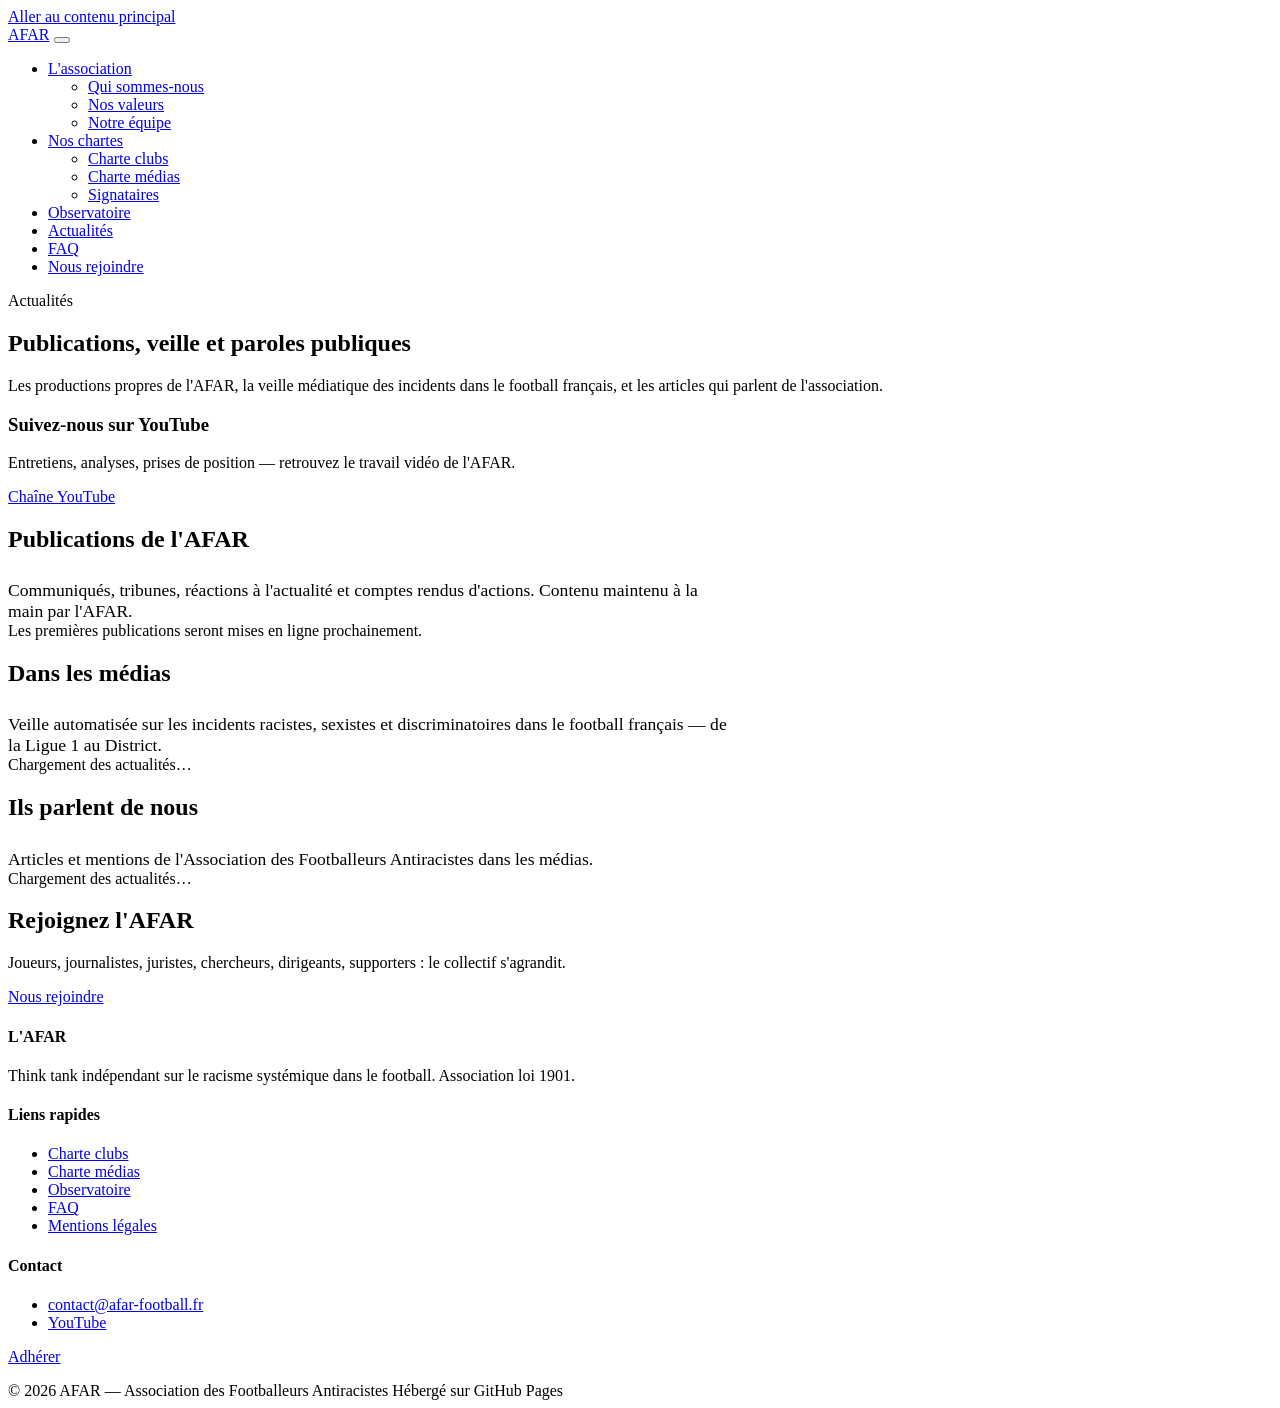
==== commit 4f421d76: "Add files via upload" ====
--- a/actualites.html
+++ b/actualites.html
@@ -69,6 +69,15 @@
   <section class="section" style="padding-top: var(--space-4);">
     <div class="container">
 
+      <!-- YouTube -->
+      <div class="youtube-block fade-in">
+        <div class="youtube-block__text">
+          <h3>Suivez-nous sur YouTube</h3>
+          <p>Entretiens, analyses, prises de position — retrouvez le travail vidéo de l'AFAR.</p>
+        </div>
+        <a href="https://youtube.com/@AFAR-Football" class="btn btn--accent" target="_blank" rel="noopener">Chaîne YouTube</a>
+      </div>
+
       <!-- BLOC 1 : PUBLICATIONS AFAR -->
       <div class="fade-in" style="margin-bottom: var(--space-6);">
         <h2 id="publications-afar" style="border-bottom: 2px solid var(--color-ink); padding-bottom: 0.6rem; margin-bottom: var(--space-3);">Publications de l'AFAR</h2>
@@ -129,6 +138,7 @@
         <h4>Contact</h4>
         <ul>
           <li><a href="mailto:contact@afar-football.fr">contact@afar-football.fr</a></li>
+          <li><a href="https://youtube.com/@AFAR-Football" target="_blank" rel="noopener">YouTube</a></li>
         </ul>
         <p style="margin-top: 1rem;"><a href="contact.html" class="btn btn--sm btn--accent">Adhérer</a></p>
       </div>
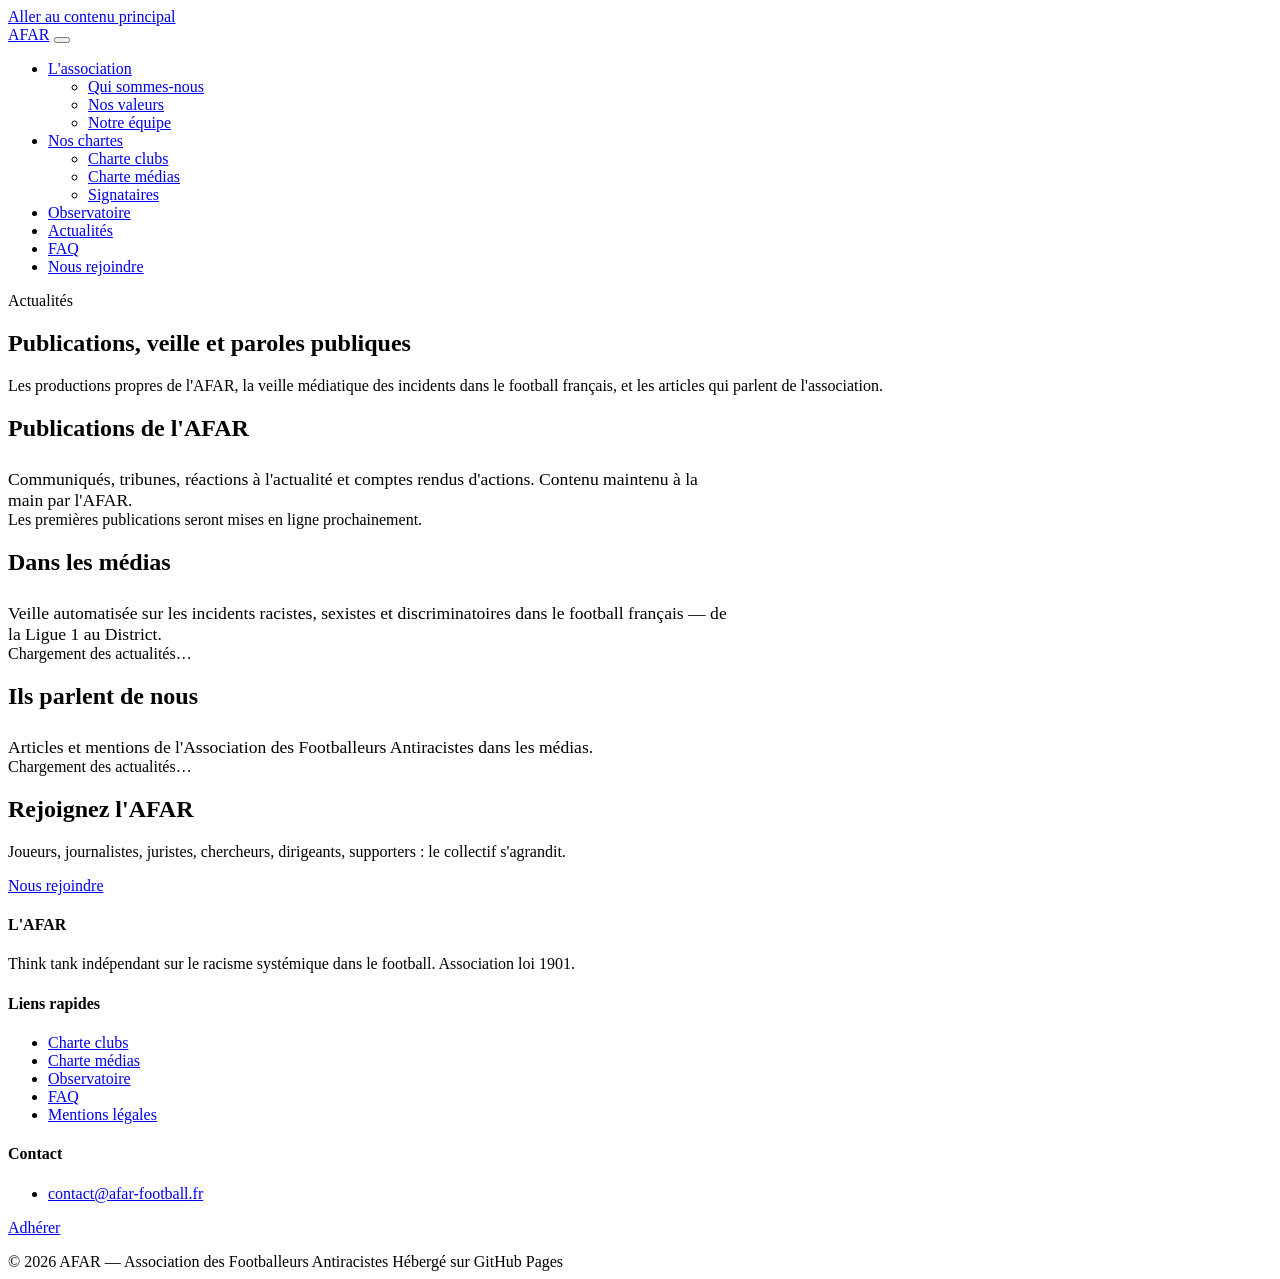
==== commit 13b41968: "Add files via upload" ====
--- a/actualites.html
+++ b/actualites.html
@@ -69,15 +69,6 @@
   <section class="section" style="padding-top: var(--space-4);">
     <div class="container">
 
-      <!-- YouTube -->
-      <div class="youtube-block fade-in">
-        <div class="youtube-block__text">
-          <h3>Suivez-nous sur YouTube</h3>
-          <p>Entretiens, analyses, prises de position — retrouvez le travail vidéo de l'AFAR.</p>
-        </div>
-        <a href="https://youtube.com/@AFAR-Football" class="btn btn--accent" target="_blank" rel="noopener">Chaîne YouTube</a>
-      </div>
-
       <!-- BLOC 1 : PUBLICATIONS AFAR -->
       <div class="fade-in" style="margin-bottom: var(--space-6);">
         <h2 id="publications-afar" style="border-bottom: 2px solid var(--color-ink); padding-bottom: 0.6rem; margin-bottom: var(--space-3);">Publications de l'AFAR</h2>
@@ -138,7 +129,6 @@
         <h4>Contact</h4>
         <ul>
           <li><a href="mailto:contact@afar-football.fr">contact@afar-football.fr</a></li>
-          <li><a href="https://youtube.com/@AFAR-Football" target="_blank" rel="noopener">YouTube</a></li>
         </ul>
         <p style="margin-top: 1rem;"><a href="contact.html" class="btn btn--sm btn--accent">Adhérer</a></p>
       </div>
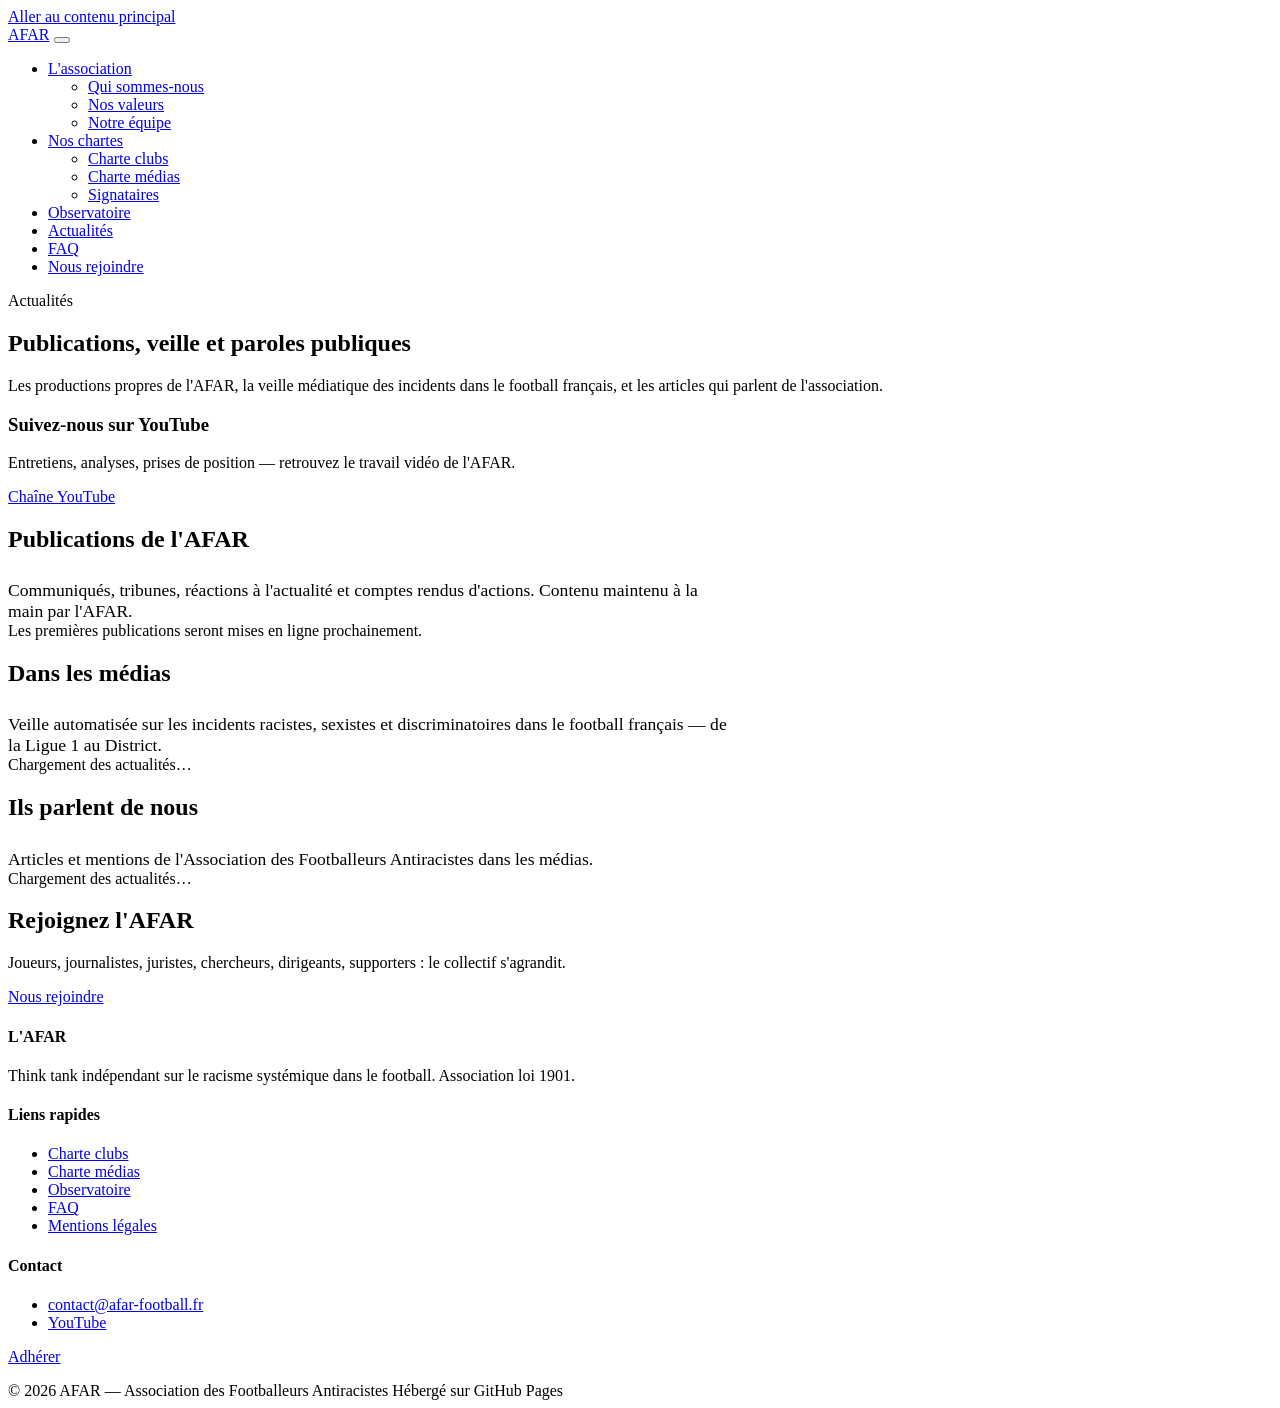
==== commit 47e18a7c: "Add files via upload" ====
--- a/actualites.html
+++ b/actualites.html
@@ -3,13 +3,25 @@
 <head>
   <meta charset="UTF-8">
   <meta name="viewport" content="width=device-width, initial-scale=1.0">
-  <title>Actualités — AFAR</title>
-  <meta name="description" content="Publications de l'AFAR, veille médiatique sur les incidents racistes dans le football français, et articles consacrés à l'association.">
+  <title>Actualités — Racisme dans le football, veille AFAR</title>
+  <meta name="description" content="Veille médiatique automatisée des actes racistes, sexistes et discriminatoires dans le football français. Publications de l'AFAR et articles de presse.">
+  <meta name="keywords" content="racisme football, antiracisme, antiraciste, AFAR, Association Footballeurs Antiracistes, insultes racistes, discriminations football, Vinicius, Lukaku, cris de singe, racisme dans le football français, lutte contre le racisme sport, observatoire racisme football">
+  <meta name="author" content="AFAR — Association des Footballeurs Antiracistes">
+  <meta name="robots" content="index, follow">
+  <link rel="canonical" href="https://afar-football.fr/actualites.html">
 
-  <meta property="og:title" content="Actualités — AFAR">
-  <meta property="og:description" content="Publications de l'AFAR, veille médiatique sur les incidents racistes dans le football français, et articles consacrés à l'association.">
+  <meta property="og:title" content="Actualités — Racisme dans le football, veille AFAR">
+  <meta property="og:description" content="Veille médiatique automatisée des actes racistes, sexistes et discriminatoires dans le football français. Publications de l'AFAR et articles de presse.">
   <meta property="og:type" content="website">
   <meta property="og:locale" content="fr_FR">
+  <meta property="og:url" content="https://afar-football.fr/actualites.html">
+  <meta property="og:site_name" content="AFAR — Association des Footballeurs Antiracistes">
+  <meta property="og:image" content="https://afar-football.fr/img/og-default.jpg">
+
+  <meta name="twitter:card" content="summary_large_image">
+  <meta name="twitter:title" content="Actualités — Racisme dans le football, veille AFAR">
+  <meta name="twitter:description" content="Veille médiatique automatisée des actes racistes, sexistes et discriminatoires dans le football français. Publications de l'AFAR et articles de presse.">
+  <meta name="twitter:image" content="https://afar-football.fr/img/og-default.jpg">
 
   <link rel="preconnect" href="https://fonts.googleapis.com">
   <link rel="preconnect" href="https://fonts.gstatic.com" crossorigin>
@@ -68,6 +80,15 @@
 
   <section class="section" style="padding-top: var(--space-4);">
     <div class="container">
+
+      <!-- YouTube -->
+      <div class="youtube-block fade-in">
+        <div class="youtube-block__text">
+          <h3>Suivez-nous sur YouTube</h3>
+          <p>Entretiens, analyses, prises de position — retrouvez le travail vidéo de l'AFAR.</p>
+        </div>
+        <a href="https://youtube.com/@AFAR-Football" class="btn btn--accent" target="_blank" rel="noopener">Chaîne YouTube</a>
+      </div>
 
       <!-- BLOC 1 : PUBLICATIONS AFAR -->
       <div class="fade-in" style="margin-bottom: var(--space-6);">
@@ -129,6 +150,7 @@
         <h4>Contact</h4>
         <ul>
           <li><a href="mailto:contact@afar-football.fr">contact@afar-football.fr</a></li>
+          <li><a href="https://youtube.com/@AFAR-Football" target="_blank" rel="noopener">YouTube</a></li>
         </ul>
         <p style="margin-top: 1rem;"><a href="contact.html" class="btn btn--sm btn--accent">Adhérer</a></p>
       </div>
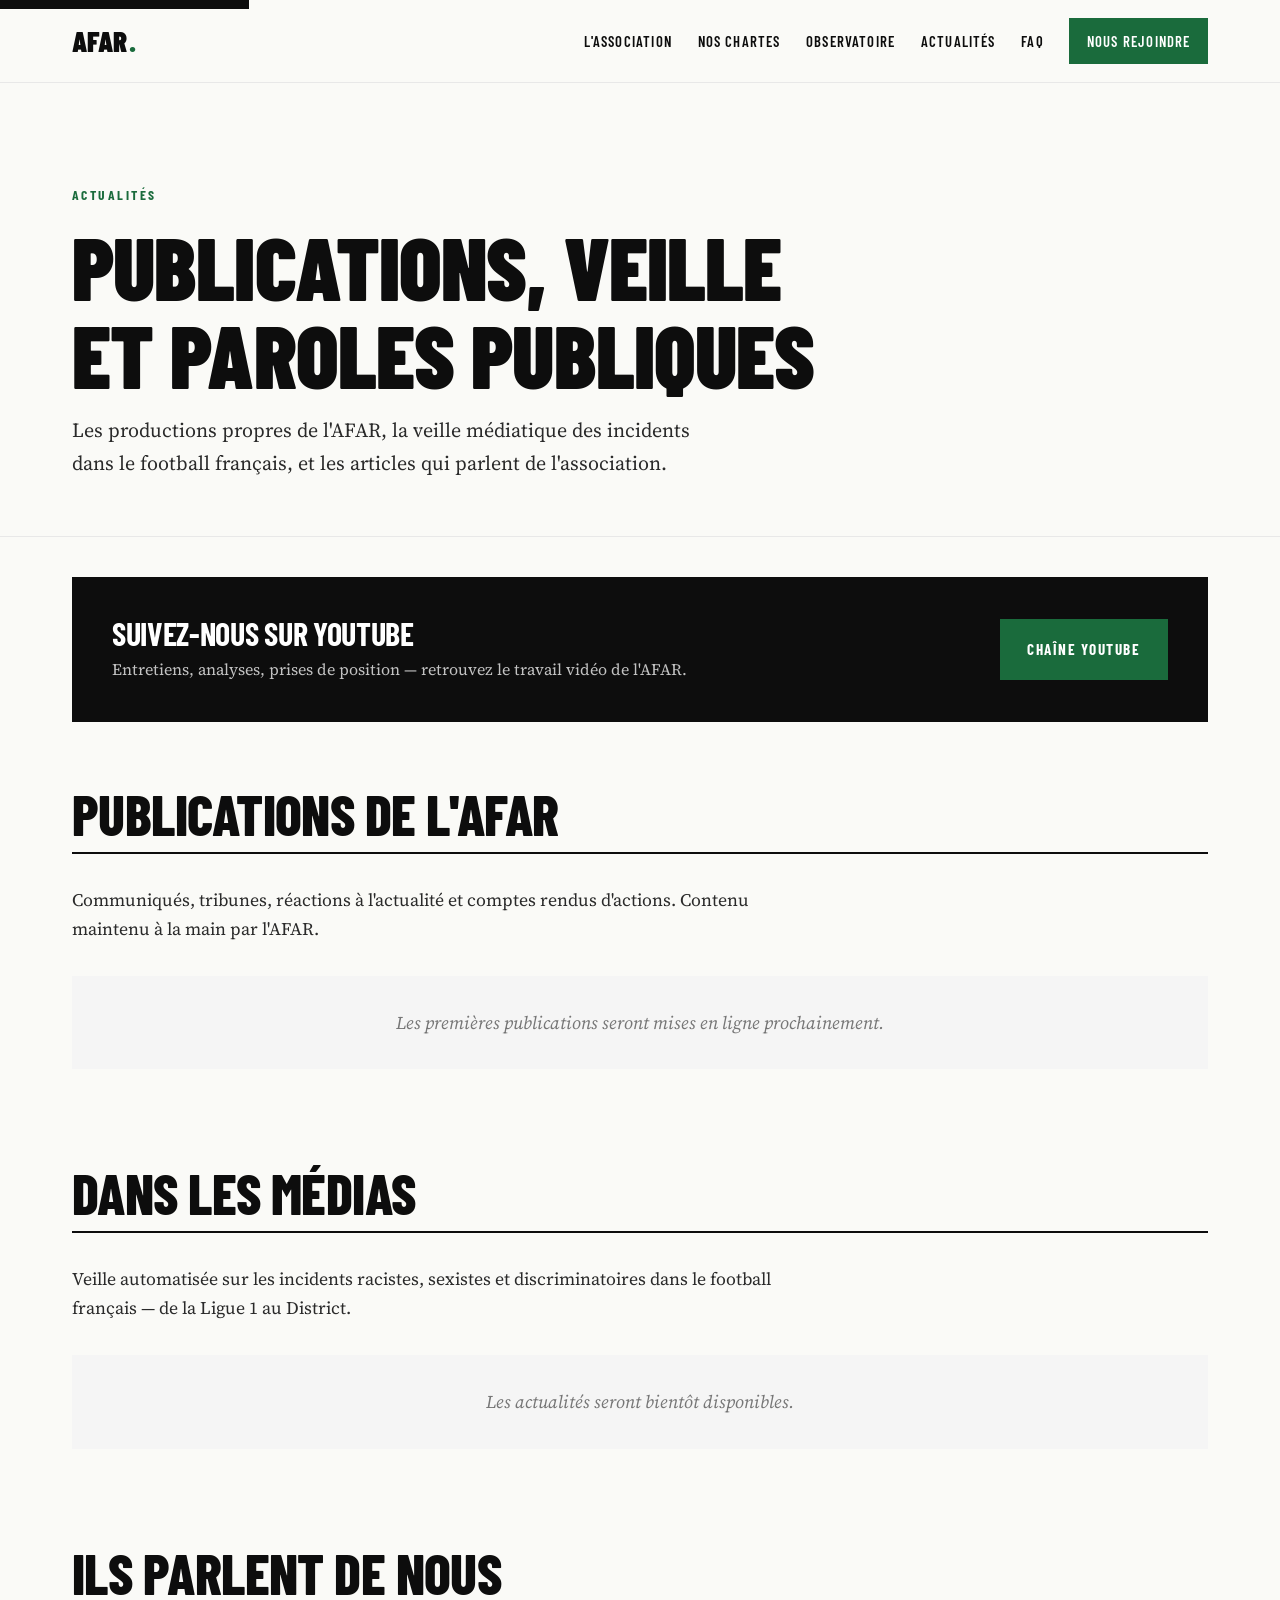
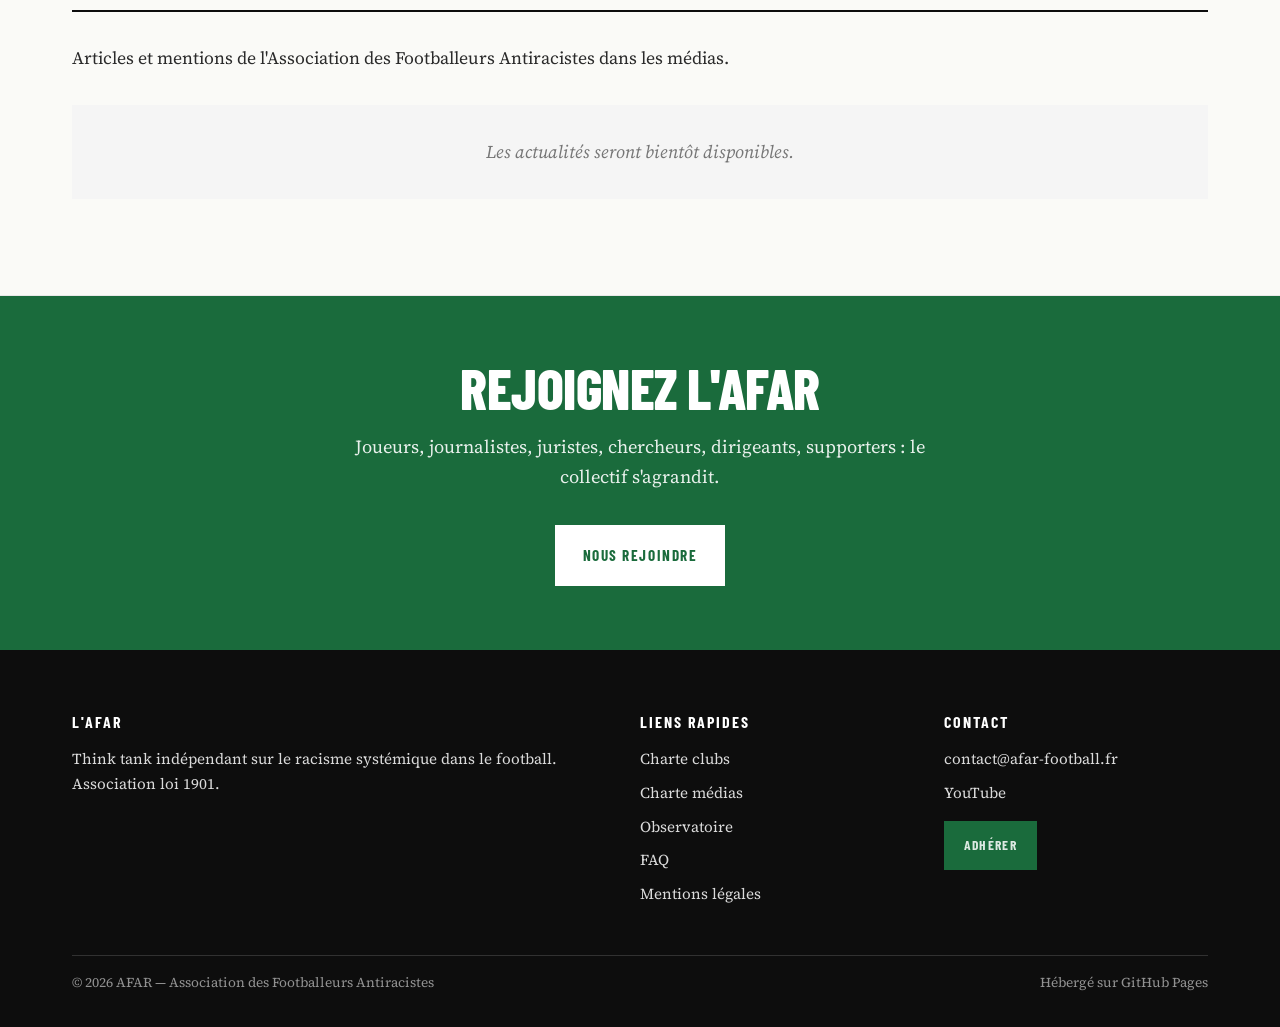
==== commit baed419d: "Add files via upload" ====
--- a/actualites.html
+++ b/actualites.html
@@ -27,8 +27,1126 @@
   <link rel="preconnect" href="https://fonts.gstatic.com" crossorigin>
   <link href="https://fonts.googleapis.com/css2?family=Barlow+Condensed:wght@600;700;800;900&family=Source+Serif+4:ital,wght@0,300;0,400;0,600;1,300;1,400&display=swap" rel="stylesheet">
 
-  <link rel="stylesheet" href="css/style.css">
-  <link rel="stylesheet" href="css/responsive.css">
+  <style>
+/* =========================================================
+   AFAR — Association des Footballeurs Antiracistes
+   Feuille de style principale
+   ========================================================= */
+
+/* --- Variables globales --- */
+:root {
+  /* Couleurs */
+  --color-bg: #fafaf7;
+  --color-bg-alt: #f5f5f5;
+  --color-ink: #0d0d0d;
+  --color-ink-soft: #2a2a2a;
+  --color-muted: #767676;
+  --color-line: #e8e8e8;
+  --color-accent: #1a6b3c;          /* vert gazon profond — valeur v1 exacte */
+  --color-accent-dark: #0f4526;
+  --color-accent-light: #e8f5ee;
+  --color-white: #ffffff;
+
+  /* Typographies — alignées sur la v1 */
+  --font-display: "Barlow Condensed", sans-serif;
+  --font-serif: "Source Serif 4", Georgia, serif;
+  --font-mono: "JetBrains Mono", ui-monospace, SFMono-Regular, monospace;
+
+  /* Échelles */
+  --max-width: 1200px;
+  --max-width-read: 760px;
+  --space-1: 0.5rem;
+  --space-2: 1rem;
+  --space-3: 2rem;
+  --space-4: 2.5rem;
+  --space-5: 4rem;
+  --space-6: 6rem;
+  --space-7: 8rem;
+
+  /* Divers */
+  --transition-fast: 160ms ease;
+  --transition: 260ms cubic-bezier(.2,.7,.2,1);
+  --radius-sm: 2px;
+  --radius: 4px;
+}
+
+/* --- Reset doux --- */
+*, *::before, *::after { box-sizing: border-box; }
+html { scroll-behavior: smooth; -webkit-text-size-adjust: 100%; }
+body {
+  margin: 0;
+  background: var(--color-bg);
+  color: var(--color-ink);
+  font-family: var(--font-serif);
+  font-size: 18px;
+  line-height: 1.65;
+  font-weight: 400;
+  -webkit-font-smoothing: antialiased;
+  text-rendering: optimizeLegibility;
+}
+img, svg { display: block; max-width: 100%; height: auto; }
+a { color: inherit; text-decoration: none; transition: color var(--transition-fast); }
+a:hover { color: var(--color-accent); }
+button { font: inherit; cursor: pointer; border: 0; background: none; color: inherit; }
+ul, ol { padding-left: 1.2em; }
+hr { border: 0; border-top: 1px solid var(--color-line); margin: var(--space-4) 0; }
+main { display: block; }
+
+/* --- Titres — réglages v1 exacts --- */
+h1, h2, h3, h4 {
+  font-family: var(--font-display);
+  font-weight: 900;
+  letter-spacing: -0.01em;
+  line-height: 1;
+  margin: 0 0 var(--space-2) 0;
+  text-transform: uppercase;
+}
+h1 { font-size: clamp(2.8rem, 7vw, 5.5rem); font-weight: 900; }
+h2 { font-size: clamp(2rem, 5vw, 3.5rem); font-weight: 800; }
+h3 { font-size: clamp(1.4rem, 3vw, 2rem); font-weight: 700; }
+h4 { font-size: 1.2rem; letter-spacing: 0.05em; font-weight: 700; }
+
+p { margin: 0 0 var(--space-2) 0; }
+p + p { margin-top: 0; }
+
+.eyebrow {
+  font-family: var(--font-display);
+  font-weight: 700;
+  text-transform: uppercase;
+  letter-spacing: 0.18em;
+  font-size: 0.85rem;
+  color: var(--color-accent);
+  margin-bottom: var(--space-2);
+  display: inline-block;
+}
+
+/* --- Container --- */
+.container {
+  max-width: var(--max-width);
+  margin: 0 auto;
+  padding: 0 var(--space-3);
+}
+.container--narrow {
+  max-width: var(--max-width-read);
+  margin: 0 auto;
+  padding: 0 var(--space-3);
+}
+
+/* =========================================================
+   HEADER / NAVIGATION
+   ========================================================= */
+.site-header {
+  position: sticky;
+  top: 0;
+  z-index: 100;
+  background: var(--color-bg);
+  border-bottom: 1px solid var(--color-line);
+}
+.site-header__inner {
+  display: flex;
+  align-items: center;
+  justify-content: space-between;
+  max-width: var(--max-width);
+  margin: 0 auto;
+  padding: 1.1rem var(--space-3);
+}
+.site-logo {
+  font-family: var(--font-display);
+  font-weight: 900;
+  font-size: 1.8rem;
+  letter-spacing: 0.005em;
+  color: var(--color-ink);
+  text-transform: uppercase;
+  line-height: 1;
+}
+.site-logo::after {
+  content: ".";
+  color: var(--color-accent);
+  margin-left: 1px;
+}
+.site-logo:hover { color: var(--color-ink); }
+
+.main-nav { display: flex; align-items: center; gap: 1.6rem; }
+.main-nav > ul {
+  list-style: none;
+  display: flex;
+  gap: 1.6rem;
+  padding: 0;
+  margin: 0;
+  align-items: center;
+}
+.main-nav a {
+  font-family: var(--font-display);
+  font-weight: 600;
+  text-transform: uppercase;
+  font-size: 0.92rem;
+  letter-spacing: 0.08em;
+  color: var(--color-ink);
+  padding: 0.5rem 0;
+  position: relative;
+}
+.main-nav a:hover { color: var(--color-accent); }
+.main-nav .has-submenu { position: relative; }
+.main-nav .submenu {
+  display: none;
+  position: absolute;
+  top: 100%;
+  left: 0;
+  background: var(--color-white);
+  border: 1px solid var(--color-line);
+  min-width: 240px;
+  padding: 0.6rem 0;
+  list-style: none;
+  margin: 0;
+  box-shadow: 0 12px 32px rgba(0,0,0,.08);
+}
+.main-nav .has-submenu:hover .submenu,
+.main-nav .has-submenu:focus-within .submenu { display: block; }
+.main-nav .submenu li { display: block; }
+.main-nav .submenu a {
+  display: block;
+  padding: 0.65rem 1.1rem;
+  font-size: 0.82rem;
+  letter-spacing: 0.06em;
+}
+.main-nav .submenu a:hover { background: var(--color-accent-light); color: var(--color-accent-dark); }
+
+.btn-nav-cta {
+  display: inline-block;
+  background: var(--color-accent);
+  color: var(--color-white) !important;
+  padding: 0.7rem 1.1rem !important;
+  font-family: var(--font-display);
+  font-weight: 700;
+  text-transform: uppercase;
+  letter-spacing: 0.08em;
+  font-size: 0.88rem;
+  transition: background var(--transition-fast);
+}
+.btn-nav-cta:hover { background: var(--color-accent-dark); color: var(--color-white) !important; }
+
+/* Burger mobile */
+.burger {
+  display: none;
+  width: 42px;
+  height: 42px;
+  border: 1px solid var(--color-ink);
+  align-items: center;
+  justify-content: center;
+  flex-direction: column;
+  gap: 4px;
+  background: transparent;
+}
+.burger span {
+  display: block;
+  width: 20px;
+  height: 2px;
+  background: var(--color-ink);
+  transition: transform var(--transition), opacity var(--transition);
+}
+.burger.is-open span:nth-child(1) { transform: translateY(6px) rotate(45deg); }
+.burger.is-open span:nth-child(2) { opacity: 0; }
+.burger.is-open span:nth-child(3) { transform: translateY(-6px) rotate(-45deg); }
+
+/* =========================================================
+   BOUTONS
+   ========================================================= */
+.btn {
+  display: inline-block;
+  padding: 1rem 1.6rem;
+  font-family: var(--font-display);
+  font-weight: 700;
+  text-transform: uppercase;
+  letter-spacing: 0.1em;
+  font-size: 0.95rem;
+  border: 2px solid var(--color-ink);
+  background: var(--color-ink);
+  color: var(--color-white);
+  transition: all var(--transition);
+  cursor: pointer;
+}
+.btn:hover { background: var(--color-accent); border-color: var(--color-accent); color: var(--color-white); }
+.btn--outline { background: transparent; color: var(--color-ink); }
+.btn--outline:hover { background: var(--color-ink); color: var(--color-white); }
+.btn--accent { background: var(--color-accent); border-color: var(--color-accent); }
+.btn--accent:hover { background: var(--color-accent-dark); border-color: var(--color-accent-dark); color: var(--color-white); }
+.btn--sm { padding: 0.7rem 1.1rem; font-size: 0.85rem; }
+
+/* =========================================================
+   HERO — copie pixel-pour-pixel de la v1
+   ========================================================= */
+.hero {
+  background: var(--color-ink);
+  color: var(--color-white);
+  padding: var(--space-7) 0;
+  position: relative;
+  overflow: hidden;
+  min-height: 80vh;
+  display: flex;
+  align-items: center;
+}
+
+.hero::before {
+  content: '';
+  position: absolute;
+  inset: 0;
+  background: repeating-linear-gradient(
+    -45deg,
+    transparent,
+    transparent 40px,
+    rgba(26, 107, 60, 0.04) 40px,
+    rgba(26, 107, 60, 0.04) 41px
+  );
+}
+
+.hero .container {
+  position: relative;
+  z-index: 2;
+}
+
+.hero-label {
+  font-family: var(--font-display);
+  font-size: 0.8rem;
+  font-weight: 700;
+  letter-spacing: 0.15em;
+  text-transform: uppercase;
+  color: var(--color-accent);
+  margin-bottom: var(--space-2);
+  display: block;
+}
+
+.hero h1 {
+  color: var(--color-white);
+  margin-bottom: var(--space-2);
+  max-width: 900px;
+}
+
+.hero h1 em {
+  font-style: normal;
+  color: var(--color-accent);
+}
+
+.hero-subtitle {
+  font-size: 1.2rem;
+  font-weight: 300;
+  color: rgba(255, 255, 255, 0.75);
+  max-width: 600px;
+  margin-bottom: var(--space-3);
+  font-family: var(--font-serif);
+}
+
+.hero-actions {
+  display: flex;
+  gap: 1rem;
+  flex-wrap: wrap;
+}
+
+.hero-img-placeholder {
+  position: absolute;
+  right: 0;
+  top: 0;
+  bottom: 0;
+  width: 40%;
+  background: var(--color-accent);
+  opacity: 0.12;
+  display: flex;
+  align-items: center;
+  justify-content: center;
+  font-family: var(--font-display);
+  font-size: 0.8rem;
+  letter-spacing: 0.1em;
+  text-transform: uppercase;
+  color: var(--color-white);
+}
+
+/* Boutons adaptés au fond sombre du hero */
+.hero .btn--accent {
+  background: var(--color-accent);
+  border-color: var(--color-accent);
+  color: var(--color-white);
+}
+.hero .btn--accent:hover {
+  background: var(--color-accent-dark);
+  border-color: var(--color-accent-dark);
+}
+.hero .btn--outline {
+  background: transparent;
+  color: var(--color-white);
+  border-color: var(--color-white);
+}
+.hero .btn--outline:hover {
+  background: var(--color-white);
+  color: var(--color-ink);
+  border-color: var(--color-white);
+}
+/* =========================================================
+   SECTIONS GÉNÉRIQUES
+   ========================================================= */
+.section {
+  padding: var(--space-6) 0;
+  border-bottom: 1px solid var(--color-line);
+}
+.section--dark {
+  background: var(--color-ink);
+  color: var(--color-white);
+}
+.section--dark h1, .section--dark h2, .section--dark h3 { color: var(--color-white); }
+.section__header {
+  max-width: var(--max-width-read);
+  margin-bottom: var(--space-4);
+}
+.section__header p {
+  font-size: 1.15rem;
+  color: var(--color-ink-soft);
+}
+
+/* Lead paragraph */
+.lead {
+  font-size: 1.35rem;
+  line-height: 1.5;
+  color: var(--color-ink);
+  margin-bottom: var(--space-3);
+}
+
+/* Prose text column */
+.prose { max-width: var(--max-width-read); }
+.prose p { font-size: 1.1rem; line-height: 1.7; margin-bottom: 1.2rem; }
+.prose p:first-of-type::first-letter {
+  font-family: var(--font-display);
+  font-size: 3.6rem;
+  float: left;
+  line-height: 0.9;
+  padding: 0.3rem 0.6rem 0 0;
+  color: var(--color-accent);
+}
+
+/* =========================================================
+   CHIFFRES CLÉS
+   ========================================================= */
+.stats {
+  display: grid;
+  grid-template-columns: repeat(4, 1fr);
+  gap: 0;
+  border-top: 1px solid var(--color-line);
+  border-left: 1px solid var(--color-line);
+  margin-top: var(--space-3);
+}
+.stat {
+  border-right: 1px solid var(--color-line);
+  border-bottom: 1px solid var(--color-line);
+  padding: var(--space-4) var(--space-3);
+  transition: background var(--transition);
+}
+.stat[role="link"]:hover, .stat a:hover { background: var(--color-accent-light); }
+.stat__number {
+  font-family: var(--font-display);
+  font-weight: 900;
+  font-size: clamp(2.8rem, 5vw, 4.2rem);
+  line-height: 1;
+  color: var(--color-accent);
+  display: block;
+  margin-bottom: 0.4rem;
+}
+.stat__label {
+  font-size: 0.92rem;
+  color: var(--color-ink-soft);
+  line-height: 1.4;
+}
+
+/* =========================================================
+   CARTES
+   ========================================================= */
+.cards {
+  display: grid;
+  grid-template-columns: repeat(3, 1fr);
+  gap: var(--space-3);
+}
+.card {
+  background: var(--color-white);
+  border: 1px solid var(--color-line);
+  padding: var(--space-3);
+  transition: transform var(--transition), border-color var(--transition);
+}
+.card:hover {
+  transform: translateY(-3px);
+  border-color: var(--color-accent);
+}
+.card time {
+  font-family: var(--font-display);
+  font-weight: 700;
+  font-size: 0.82rem;
+  letter-spacing: 0.1em;
+  color: var(--color-muted);
+  text-transform: uppercase;
+  display: block;
+  margin-bottom: 0.5rem;
+}
+.card h3 { margin-bottom: 0.6rem; }
+.card h3 a:hover { color: var(--color-accent); }
+.card .source {
+  font-size: 0.82rem;
+  color: var(--color-muted);
+  font-style: italic;
+  margin-bottom: 0.6rem;
+}
+.card .extrait {
+  font-size: 0.98rem;
+  color: var(--color-ink-soft);
+  margin-bottom: var(--space-2);
+}
+.card .lire-suite {
+  font-family: var(--font-display);
+  font-weight: 700;
+  text-transform: uppercase;
+  letter-spacing: 0.08em;
+  font-size: 0.85rem;
+  color: var(--color-accent);
+}
+
+/* Deux blocs charte */
+.charte-duo {
+  display: grid;
+  grid-template-columns: 1fr 1fr;
+  gap: var(--space-3);
+}
+.charte-block {
+  padding: var(--space-4);
+  background: var(--color-white);
+  border: 1px solid var(--color-line);
+  position: relative;
+  overflow: hidden;
+}
+.charte-block::before {
+  content: "";
+  position: absolute;
+  top: 0; left: 0;
+  width: 6px; height: 100%;
+  background: var(--color-accent);
+}
+.charte-block h3 { margin-bottom: 0.8rem; }
+.charte-block p { margin-bottom: var(--space-3); color: var(--color-ink-soft); }
+
+/* =========================================================
+   BANNIÈRE CTA
+   ========================================================= */
+.cta-banner {
+  background: var(--color-accent);
+  color: var(--color-white);
+  padding: var(--space-5) 0;
+  text-align: center;
+}
+.cta-banner h2 { color: var(--color-white); margin-bottom: var(--space-2); }
+.cta-banner p { font-size: 1.15rem; margin-bottom: var(--space-3); opacity: 0.9; max-width: 600px; margin-left: auto; margin-right: auto; }
+.cta-banner .btn {
+  background: var(--color-white);
+  color: var(--color-accent);
+  border-color: var(--color-white);
+}
+.cta-banner .btn:hover {
+  background: var(--color-ink);
+  color: var(--color-white);
+  border-color: var(--color-ink);
+}
+
+/* =========================================================
+   VALEURS / BLOCS ÉDITORIAUX
+   ========================================================= */
+.valeurs-grid {
+  display: grid;
+  grid-template-columns: repeat(2, 1fr);
+  gap: 0;
+  border-top: 1px solid var(--color-line);
+  border-left: 1px solid var(--color-line);
+}
+.valeur {
+  border-right: 1px solid var(--color-line);
+  border-bottom: 1px solid var(--color-line);
+  padding: var(--space-4) var(--space-3);
+}
+.valeur__num {
+  font-family: var(--font-display);
+  font-weight: 700;
+  color: var(--color-accent);
+  font-size: 1rem;
+  letter-spacing: 0.14em;
+  display: block;
+  margin-bottom: 0.6rem;
+}
+.valeur h3 { margin-bottom: 1rem; }
+.valeur p { color: var(--color-ink-soft); font-size: 1.02rem; }
+
+/* =========================================================
+   CHARTE — ENGAGEMENTS
+   ========================================================= */
+.engagements { margin-top: var(--space-4); }
+.engagement {
+  display: grid;
+  grid-template-columns: 110px 1fr;
+  gap: var(--space-3);
+  padding: var(--space-4) 0;
+  border-top: 1px solid var(--color-line);
+}
+.engagement:last-child { border-bottom: 1px solid var(--color-line); }
+.engagement__num {
+  font-family: var(--font-display);
+  font-weight: 900;
+  font-size: clamp(3rem, 6vw, 5rem);
+  line-height: 0.9;
+  color: var(--color-accent);
+}
+.engagement h3 { margin-bottom: var(--space-2); }
+.engagement ul { padding-left: 1.1em; margin: var(--space-2) 0 0; }
+.engagement li { margin-bottom: 0.5rem; color: var(--color-ink-soft); }
+.engagement p { color: var(--color-ink-soft); }
+
+/* Préambule encadré */
+.preambule {
+  background: var(--color-bg-alt);
+  padding: var(--space-4);
+  border-left: 4px solid var(--color-accent);
+  margin: var(--space-4) 0;
+  font-size: 1.05rem;
+}
+
+/* =========================================================
+   ÉQUIPE — GRILLE DE PROFILS (anonymisée)
+   ========================================================= */
+.profils-grid {
+  display: grid;
+  grid-template-columns: repeat(4, 1fr);
+  gap: 0;
+  border-top: 1px solid var(--color-line);
+  border-left: 1px solid var(--color-line);
+  margin-top: var(--space-4);
+}
+.profil {
+  border-right: 1px solid var(--color-line);
+  border-bottom: 1px solid var(--color-line);
+  padding: var(--space-3);
+  min-height: 220px;
+  display: flex;
+  flex-direction: column;
+  justify-content: space-between;
+  transition: background var(--transition);
+}
+.profil:hover { background: var(--color-accent-light); }
+.profil__num {
+  font-family: var(--font-display);
+  font-weight: 600;
+  font-size: 0.85rem;
+  color: var(--color-muted);
+  letter-spacing: 0.14em;
+}
+.profil h3 {
+  font-size: 1.3rem;
+  margin: var(--space-2) 0;
+  line-height: 1.05;
+}
+.profil p { font-size: 0.95rem; color: var(--color-ink-soft); margin: 0; }
+
+/* =========================================================
+   OBSERVATOIRE — COMPTEUR, COMITÉ, SOUTIENS
+   ========================================================= */
+.compteur {
+  background: var(--color-ink);
+  color: var(--color-white);
+  padding: var(--space-5) var(--space-4);
+  text-align: center;
+  cursor: pointer;
+  transition: background var(--transition);
+  display: block;
+}
+.compteur:hover { background: var(--color-accent-dark); color: var(--color-white); }
+.compteur__chiffre {
+  font-family: var(--font-display);
+  font-weight: 900;
+  font-size: clamp(5rem, 14vw, 12rem);
+  line-height: 0.9;
+  color: var(--color-accent);
+  display: block;
+  margin-bottom: 1rem;
+}
+.compteur__chiffre.is-placeholder {
+  /* Quand le compteur est vide, on dégrade gracieusement en gardant l'emplacement
+     mais sans afficher un trait fin perdu dans le bloc noir. */
+  font-size: clamp(2.5rem, 6vw, 4rem);
+  letter-spacing: 0.4em;
+  color: var(--color-muted);
+  text-indent: 0.4em; /* compensation du letter-spacing pour rester centré */
+}
+.compteur__label {
+  font-family: var(--font-display);
+  font-weight: 700;
+  text-transform: uppercase;
+  letter-spacing: 0.12em;
+  font-size: 1rem;
+  max-width: 640px;
+  margin: 0 auto;
+  line-height: 1.4;
+}
+.compteur__note {
+  font-family: var(--font-serif);
+  font-size: 0.85rem;
+  text-transform: none;
+  letter-spacing: 0;
+  color: var(--color-muted);
+  margin-top: var(--space-2);
+  font-style: italic;
+}
+
+.duo-grid {
+  display: grid;
+  grid-template-columns: 1fr 1fr;
+  gap: var(--space-5);
+}
+.logo-grid {
+  display: grid;
+  grid-template-columns: repeat(4, 1fr);
+  gap: var(--space-2);
+  margin-top: var(--space-3);
+}
+.logo-placeholder {
+  aspect-ratio: 3 / 2;
+  border: 1px dashed var(--color-line);
+  display: flex;
+  align-items: center;
+  justify-content: center;
+  font-size: 0.78rem;
+  color: var(--color-muted);
+  letter-spacing: 0.06em;
+  text-transform: uppercase;
+  font-family: var(--font-display);
+  font-weight: 600;
+  background: var(--color-white);
+}
+
+/* Citations de soutien */
+.citations-grid {
+  display: grid;
+  grid-template-columns: repeat(3, 1fr);
+  gap: var(--space-3);
+  margin-top: var(--space-3);
+}
+.citation {
+  padding: var(--space-3);
+  background: var(--color-bg-alt);
+  border-left: 4px solid var(--color-accent);
+}
+.citation blockquote {
+  margin: 0 0 var(--space-2) 0;
+  font-family: var(--font-serif);
+  font-size: 1.15rem;
+  font-style: italic;
+  line-height: 1.45;
+  color: var(--color-ink);
+}
+.citation blockquote::before { content: "« "; color: var(--color-accent); }
+.citation blockquote::after { content: " »"; color: var(--color-accent); }
+.citation cite {
+  font-family: var(--font-display);
+  font-weight: 700;
+  font-style: normal;
+  text-transform: uppercase;
+  letter-spacing: 0.1em;
+  font-size: 0.82rem;
+  color: var(--color-muted);
+}
+
+/* Événements */
+.evenements-grid {
+  display: grid;
+  grid-template-columns: 1fr 1fr;
+  gap: var(--space-5);
+  margin-top: var(--space-3);
+}
+.evenement-col h3 { margin-bottom: var(--space-3); border-bottom: 2px solid var(--color-accent); padding-bottom: 0.5rem; }
+.evenement {
+  padding: var(--space-2) 0;
+  border-bottom: 1px solid var(--color-line);
+}
+.evenement time {
+  font-family: var(--font-display);
+  font-weight: 700;
+  text-transform: uppercase;
+  letter-spacing: 0.1em;
+  font-size: 0.85rem;
+  color: var(--color-accent);
+  display: block;
+  margin-bottom: 0.3rem;
+}
+.evenement h4 { text-transform: none; font-family: var(--font-serif); font-weight: 600; font-size: 1.05rem; margin-bottom: 0.3rem; }
+.evenement p { font-size: 0.92rem; color: var(--color-ink-soft); margin: 0; }
+
+/* =========================================================
+   FORMULAIRES
+   ========================================================= */
+.form {
+  max-width: var(--max-width-read);
+  margin: 0;
+}
+.form__row { margin-bottom: var(--space-2); }
+.form__row--duo { display: grid; grid-template-columns: 1fr 1fr; gap: var(--space-2); margin-bottom: var(--space-2); }
+.form label {
+  display: block;
+  font-family: var(--font-display);
+  font-weight: 600;
+  text-transform: uppercase;
+  letter-spacing: 0.08em;
+  font-size: 0.82rem;
+  margin-bottom: 0.4rem;
+  color: var(--color-ink);
+}
+.form input[type="text"],
+.form input[type="email"],
+.form input[type="date"],
+.form select,
+.form textarea {
+  width: 100%;
+  padding: 0.85rem 1rem;
+  background: var(--color-white);
+  border: 1px solid var(--color-line);
+  font-family: var(--font-serif);
+  font-size: 1rem;
+  color: var(--color-ink);
+  transition: border-color var(--transition-fast);
+}
+.form input:focus, .form select:focus, .form textarea:focus {
+  outline: 2px solid var(--color-accent);
+  outline-offset: 1px;
+  border-color: var(--color-accent);
+}
+.form textarea { min-height: 140px; resize: vertical; }
+.form button[type="submit"] { margin-top: var(--space-2); }
+.form .note {
+  font-size: 0.88rem;
+  color: var(--color-muted);
+  font-style: italic;
+  border-left: 3px solid var(--color-accent);
+  padding-left: 1rem;
+  margin-bottom: var(--space-3);
+}
+.form .honeypot { display: none !important; }
+
+/* FAQ accordéon */
+.faq-list { max-width: var(--max-width-read); margin-top: var(--space-3); }
+.faq-item { border-top: 1px solid var(--color-ink); }
+.faq-item:last-child { border-bottom: 1px solid var(--color-ink); }
+.faq-question {
+  width: 100%;
+  text-align: left;
+  padding: var(--space-3) 0;
+  display: flex;
+  justify-content: space-between;
+  align-items: center;
+  gap: var(--space-2);
+  font-family: var(--font-display);
+  font-weight: 800;
+  text-transform: uppercase;
+  letter-spacing: 0.04em;
+  font-size: 1.1rem;
+  color: var(--color-ink);
+  transition: color var(--transition);
+}
+.faq-question:hover { color: var(--color-accent); }
+.faq-question .plus {
+  font-size: 1.6rem;
+  color: var(--color-accent);
+  transition: transform var(--transition);
+  flex-shrink: 0;
+}
+.faq-item.is-open .plus { transform: rotate(45deg); }
+.faq-answer {
+  max-height: 0;
+  overflow: hidden;
+  transition: max-height var(--transition);
+}
+.faq-answer__inner {
+  padding: 0 0 var(--space-3);
+  font-size: 1.05rem;
+  color: var(--color-ink-soft);
+  line-height: 1.65;
+}
+
+/* Bloc YouTube */
+.youtube-block {
+  background: var(--color-ink);
+  color: var(--color-white);
+  padding: var(--space-4);
+  display: flex;
+  justify-content: space-between;
+  align-items: center;
+  gap: var(--space-3);
+  margin-bottom: var(--space-5);
+  flex-wrap: wrap;
+}
+.youtube-block__text h3 { color: var(--color-white); margin-bottom: 0.4rem; }
+.youtube-block__text p { margin: 0; color: rgba(255,255,255,0.75); font-size: 1rem; }
+
+/* Loading / erreur flux */
+.feed-state {
+  padding: var(--space-3);
+  text-align: center;
+  color: var(--color-muted);
+  font-style: italic;
+  background: var(--color-bg-alt);
+  grid-column: 1 / -1;
+}
+
+/* =========================================================
+   FOOTER
+   ========================================================= */
+.site-footer {
+  background: var(--color-ink);
+  color: rgba(255,255,255,0.85);
+  padding: var(--space-5) 0 var(--space-3);
+  font-size: 0.95rem;
+}
+.site-footer a { color: rgba(255,255,255,0.85); }
+.site-footer a:hover { color: var(--color-accent); }
+.site-footer h4 {
+  color: var(--color-white);
+  margin-bottom: var(--space-2);
+  font-size: 1rem;
+  letter-spacing: 0.12em;
+}
+.footer-grid {
+  display: grid;
+  grid-template-columns: 2fr 1fr 1fr;
+  gap: var(--space-4);
+  margin-bottom: var(--space-4);
+}
+.footer-grid ul { list-style: none; padding: 0; margin: 0; }
+.footer-grid li { margin-bottom: 0.55rem; }
+.footer-bottom {
+  border-top: 1px solid rgba(255,255,255,0.15);
+  padding-top: var(--space-2);
+  display: flex;
+  justify-content: space-between;
+  align-items: center;
+  font-size: 0.85rem;
+  color: rgba(255,255,255,0.55);
+  flex-wrap: wrap;
+  gap: 0.5rem;
+}
+.social-links { display: flex; gap: 0.8rem; margin-top: var(--space-2); }
+.social-links a {
+  font-family: var(--font-display);
+  font-weight: 700;
+  text-transform: uppercase;
+  letter-spacing: 0.08em;
+  font-size: 0.82rem;
+  padding: 0.5rem 0.9rem;
+  border: 1px solid rgba(255,255,255,0.3);
+  transition: all var(--transition-fast);
+}
+.social-links a:hover { background: var(--color-accent); border-color: var(--color-accent); color: var(--color-white); }
+
+/* =========================================================
+   PAGE TITRE (header de page intérieure)
+   ========================================================= */
+.page-header {
+  padding: var(--space-6) 0 var(--space-4);
+  border-bottom: 1px solid var(--color-line);
+}
+.page-header__inner { max-width: var(--max-width-read); }
+.page-header h1 { margin-bottom: var(--space-2); }
+.page-header p.subtitle {
+  font-size: 1.25rem;
+  color: var(--color-ink-soft);
+  max-width: 640px;
+}
+
+/* Navigation de bas de page (fil d'Ariane interne) */
+.page-nav {
+  display: flex;
+  gap: var(--space-3);
+  padding: var(--space-3) 0;
+  font-family: var(--font-display);
+  font-weight: 600;
+  text-transform: uppercase;
+  letter-spacing: 0.08em;
+  font-size: 0.85rem;
+  border-top: 1px solid var(--color-line);
+  flex-wrap: wrap;
+}
+.page-nav a { color: var(--color-accent); }
+.page-nav a:hover { color: var(--color-ink); }
+
+/* =========================================================
+   FADE-IN SCROLL
+   ========================================================= */
+.fade-in {
+  opacity: 0;
+  transform: translateY(20px);
+  transition: opacity 600ms ease, transform 600ms ease;
+}
+.fade-in.is-visible {
+  opacity: 1;
+  transform: translateY(0);
+}
+
+/* =========================================================
+   UTILITAIRES
+   ========================================================= */
+.text-center { text-align: center; }
+.mb-0 { margin-bottom: 0 !important; }
+.mt-0 { margin-top: 0 !important; }
+.visually-hidden {
+  position: absolute;
+  width: 1px; height: 1px;
+  padding: 0; margin: -1px;
+  overflow: hidden; clip: rect(0,0,0,0);
+  white-space: nowrap; border: 0;
+}
+.sr-skip {
+  position: absolute;
+  top: -40px;
+  left: 0;
+  background: var(--color-ink);
+  color: var(--color-white);
+  padding: 0.6rem 1rem;
+  z-index: 200;
+  transition: top var(--transition);
+}
+.sr-skip:focus { top: 0; }
+
+
+/* === RESPONSIVE === */
+
+/* =========================================================
+   AFAR — Responsive
+   ========================================================= */
+
+/* ----- Tablette ----- */
+@media (max-width: 960px) {
+  body { font-size: 17px; }
+
+  .hero__grid { grid-template-columns: 1fr; gap: var(--space-4); }
+  .hero__placeholder { aspect-ratio: 16 / 9; }
+
+  .stats { grid-template-columns: repeat(2, 1fr); }
+  .cards { grid-template-columns: repeat(2, 1fr); }
+  .charte-duo { grid-template-columns: 1fr; }
+
+  .valeurs-grid { grid-template-columns: 1fr; }
+  .profils-grid { grid-template-columns: repeat(2, 1fr); }
+
+  .duo-grid { grid-template-columns: 1fr; gap: var(--space-4); }
+  .logo-grid { grid-template-columns: repeat(3, 1fr); }
+  .citations-grid { grid-template-columns: 1fr 1fr; }
+  .evenements-grid { grid-template-columns: 1fr; gap: var(--space-4); }
+
+  .footer-grid { grid-template-columns: 1fr 1fr; }
+
+  .engagement { grid-template-columns: 80px 1fr; gap: var(--space-2); }
+  .engagement__num { font-size: 3rem; }
+}
+
+/* ----- Mobile ----- */
+@media (max-width: 640px) {
+  :root {
+    --space-5: 3rem;
+    --space-6: 4rem;
+    --space-7: 5rem;
+  }
+  body { font-size: 16px; }
+
+  /* Navigation mobile */
+  .burger { display: flex; }
+  .main-nav {
+    position: fixed;
+    top: 63px;
+    left: 0; right: 0;
+    background: var(--color-bg);
+    border-top: 1px solid var(--color-line);
+    height: calc(100vh - 63px);
+    max-height: 0;
+    overflow: hidden;
+    transition: max-height var(--transition);
+    flex-direction: column;
+    align-items: stretch;
+    gap: 0;
+    padding: 0;
+  }
+  .main-nav.is-open {
+    max-height: calc(100vh - 63px);
+    overflow-y: auto;
+    padding: var(--space-2) 0;
+  }
+  .main-nav > ul {
+    flex-direction: column;
+    gap: 0;
+    width: 100%;
+  }
+  .main-nav > ul > li {
+    width: 100%;
+    border-bottom: 1px solid var(--color-line);
+  }
+  .main-nav a {
+    display: block;
+    padding: 1rem var(--space-3);
+    font-size: 1rem;
+  }
+  .main-nav .submenu {
+    display: block;
+    position: static;
+    background: var(--color-bg-alt);
+    border: 0;
+    box-shadow: none;
+    min-width: 0;
+    padding: 0;
+  }
+  .main-nav .submenu a {
+    padding: 0.75rem var(--space-3) 0.75rem var(--space-4);
+    font-size: 0.88rem;
+  }
+  .btn-nav-cta {
+    margin: var(--space-2) var(--space-3) !important;
+    display: block !important;
+    text-align: center;
+  }
+
+  .hero { padding: var(--space-5) 0 var(--space-4); }
+  .hero__ctas { flex-direction: column; align-items: stretch; }
+  .hero__ctas .btn { text-align: center; }
+
+  .stats { grid-template-columns: 1fr; }
+  .cards { grid-template-columns: 1fr; }
+  .profils-grid { grid-template-columns: 1fr; }
+  .logo-grid { grid-template-columns: repeat(2, 1fr); }
+  .citations-grid { grid-template-columns: 1fr; }
+
+  .footer-grid { grid-template-columns: 1fr; gap: var(--space-3); }
+  .footer-bottom { flex-direction: column; align-items: flex-start; }
+
+  .engagement { grid-template-columns: 60px 1fr; }
+  .engagement__num { font-size: 2.4rem; }
+
+  .section { padding: var(--space-5) 0; }
+  .prose p:first-of-type::first-letter { font-size: 2.8rem; }
+
+  .form__row--duo { grid-template-columns: 1fr; }
+
+  .youtube-block { flex-direction: column; align-items: flex-start; text-align: left; }
+}
+
+/* ----- Très petit écran ----- */
+@media (max-width: 400px) {
+  .container, .container--narrow { padding: 0 var(--space-2); }
+}
+
+/* ----- Préfère les animations réduites ----- */
+@media (prefers-reduced-motion: reduce) {
+  *, *::before, *::after {
+    animation-duration: 0.01ms !important;
+    animation-iteration-count: 1 !important;
+    transition-duration: 0.01ms !important;
+    scroll-behavior: auto !important;
+  }
+  .fade-in { opacity: 1; transform: none; }
+}
+
+  </style>
 </head>
 <body>
 <a class="sr-skip" href="#main">Aller au contenu principal</a>
@@ -162,6 +1280,483 @@
   </div>
 </footer>
 
-<script src="js/main.js"></script>
+  <script>
+/* =========================================================
+   AFAR — Script principal
+   Navigation mobile, accordéon FAQ, animations scroll,
+   compteur observatoire, flux RSS Google Alerts.
+   ========================================================= */
+
+/* -----------------------------------------------------------
+   CONFIGURATION
+   ----------------------------------------------------------- */
+
+/* MODE COMPTEUR
+   - "auto" : le compteur est calculé à partir du flux RSS (recommandé)
+   - "manuel" : le compteur affiche la valeur ci-dessous (forcer si besoin)
+   - "off"   : affiche le placeholder "• • •" en attendant
+*/
+const AFAR_COMPTEUR_MODE = "auto";
+
+/* Valeur manuelle utilisée uniquement si AFAR_COMPTEUR_MODE === "manuel" */
+const AFAR_COMPTEUR_INCIDENTS = null;
+
+/* Date de départ du compteur (au format ISO).
+   Tout article publié AVANT cette date est ignoré. */
+const AFAR_COMPTEUR_DEPUIS = "2026-01-01";
+
+/* Flux RSS Google Alerts.
+   incidents : alerte « football AND France (racisme OR sexisme OR discrimination) »
+   mentions  : alerte sur le nom de l'AFAR — à créer si souhaité
+*/
+const AFAR_RSS_FEEDS = {
+  incidents: "https://www.google.fr/alerts/feeds/03171713444067796378/6197806483606134979",
+  mentions:  ""
+};
+
+/* Mots-clés pour filtrer les incidents racistes UNIQUEMENT
+   (le flux global capture aussi sexisme et discrimination, mais le compteur de la
+   page d'accueil et de l'observatoire ne compte QUE les actes racistes).
+   La vérification est faite dans le titre + le résumé. */
+const AFAR_MOTS_RACISME = [
+  "racis", "racial", "raciaux", "négrophob", "négritude",
+  "cri de singe", "cris de singe", "banane", "bananes",
+  "antiracis", "couleur de peau", "discrimination racial"
+];
+
+/* Proxy RSS → JSON (RSS2JSON — plan gratuit, 10 000 req/jour). */
+const RSS2JSON_ENDPOINT = "https://api.rss2json.com/v1/api.json?rss_url=";
+
+/* Clé API rss2json (optionnelle).
+   Si vous avez créé un compte gratuit sur https://rss2json.com,
+   collez votre clé ici pour des résultats plus stables (10 000 req/jour).
+   Sans clé, on bascule automatiquement sur le proxy de secours. */
+const RSS2JSON_KEY = "";
+
+/* Proxies CORS de fallback — testés dans l'ordre, le premier qui répond gagne. */
+const CORS_PROXIES = [
+  "https://api.allorigins.win/raw?url=",
+  "https://corsproxy.io/?",
+  "https://api.codetabs.com/v1/proxy?quest="
+];
+
+/* Cache client (TTL 30 min). */
+const RSS_CACHE_TTL = 30 * 60 * 1000;
+
+/* -----------------------------------------------------------
+   1. Navigation mobile (hamburger)
+   ----------------------------------------------------------- */
+function initNavMobile() {
+  const burger = document.querySelector(".burger");
+  const nav = document.querySelector(".main-nav");
+  if (!burger || !nav) return;
+
+  burger.addEventListener("click", () => {
+    const isOpen = nav.classList.toggle("is-open");
+    burger.classList.toggle("is-open", isOpen);
+    burger.setAttribute("aria-expanded", isOpen ? "true" : "false");
+  });
+
+  // Fermer la nav quand on clique sur un lien
+  nav.querySelectorAll("a").forEach(link => {
+    link.addEventListener("click", () => {
+      nav.classList.remove("is-open");
+      burger.classList.remove("is-open");
+      burger.setAttribute("aria-expanded", "false");
+    });
+  });
+}
+
+/* -----------------------------------------------------------
+   2. Accordéon FAQ
+   ----------------------------------------------------------- */
+function initFaq() {
+  const items = document.querySelectorAll(".faq-item");
+  items.forEach(item => {
+    const btn = item.querySelector(".faq-question");
+    const answer = item.querySelector(".faq-answer");
+    if (!btn || !answer) return;
+
+    btn.setAttribute("aria-expanded", "false");
+    btn.addEventListener("click", () => {
+      const isOpen = item.classList.toggle("is-open");
+      btn.setAttribute("aria-expanded", isOpen ? "true" : "false");
+      answer.style.maxHeight = isOpen ? answer.scrollHeight + "px" : "0";
+    });
+  });
+}
+
+/* -----------------------------------------------------------
+   3. Fade-in au scroll (IntersectionObserver)
+   ----------------------------------------------------------- */
+function initFadeIn() {
+  const nodes = document.querySelectorAll(".fade-in");
+  if (!("IntersectionObserver" in window) || nodes.length === 0) {
+    nodes.forEach(n => n.classList.add("is-visible"));
+    return;
+  }
+  const obs = new IntersectionObserver((entries) => {
+    entries.forEach(entry => {
+      if (entry.isIntersecting) {
+        entry.target.classList.add("is-visible");
+        obs.unobserve(entry.target);
+      }
+    });
+  }, { threshold: 0.12, rootMargin: "0px 0px -60px 0px" });
+  nodes.forEach(n => obs.observe(n));
+}
+
+/* -----------------------------------------------------------
+   4. Compteur incidents observatoire
+   ----------------------------------------------------------- */
+
+/* Affiche une valeur (numérique) ou le placeholder. */
+function afficherCompteur(valeur, noteText) {
+  const nodes = document.querySelectorAll("[data-compteur]");
+  const isPlaceholder = (valeur === null || valeur === undefined);
+  nodes.forEach(node => {
+    if (isPlaceholder) {
+      node.textContent = "• • •";
+      node.classList.add("is-placeholder");
+    } else {
+      node.textContent = new Intl.NumberFormat("fr-FR").format(valeur);
+      node.classList.remove("is-placeholder");
+    }
+  });
+
+  const notes = document.querySelectorAll("[data-compteur-note]");
+  notes.forEach(n => {
+    if (noteText) {
+      n.textContent = noteText;
+      n.style.display = "block";
+    } else {
+      n.style.display = "none";
+    }
+  });
+}
+
+/* Filtre : un article relève-t-il du racisme ? */
+function estIncidentRaciste(item) {
+  const haystack = ((item.title || "") + " " + (item.description || "")).toLowerCase();
+  return AFAR_MOTS_RACISME.some(kw => haystack.includes(kw.toLowerCase()));
+}
+
+/* Filtre : article publié depuis la date de départ ? */
+function estApresDateDepart(item) {
+  if (!item.pubDate) return false;
+  const d = new Date(item.pubDate);
+  if (isNaN(d)) return false;
+  return d >= new Date(AFAR_COMPTEUR_DEPUIS);
+}
+
+/* Dédoublonnage approximatif par similarité de titre (Jaccard sur les mots significatifs).
+   Deux articles dont les titres partagent ≥ 60 % de mots significatifs sont considérés
+   comme couvrant le même incident. */
+function motsSignificatifs(titre) {
+  const stopWords = new Set([
+    "le","la","les","un","une","des","du","de","d","l","et","ou","à","a","au","aux",
+    "en","dans","par","pour","sur","sous","vers","avec","sans","ce","cet","cette",
+    "ces","son","sa","ses","leur","leurs","mon","ma","mes","est","sont","être","été",
+    "qui","que","quoi","dont","où","ne","pas","plus","si","mais","car","donc","or",
+    "que","quel","quelle"
+  ]);
+  return new Set(
+    (titre || "").toLowerCase()
+      .replace(/[^\w\sàâäéèêëîïôöùûüÿç-]/g, " ")
+      .split(/\s+/)
+      .filter(w => w.length > 3 && !stopWords.has(w))
+  );
+}
+
+function tauxSimilarite(t1, t2) {
+  const s1 = motsSignificatifs(t1);
+  const s2 = motsSignificatifs(t2);
+  if (s1.size === 0 || s2.size === 0) return 0;
+  let inter = 0;
+  s1.forEach(w => { if (s2.has(w)) inter++; });
+  const union = s1.size + s2.size - inter;
+  return union === 0 ? 0 : inter / union;
+}
+
+function dedoublonnerIncidents(items) {
+  const result = [];
+  for (const item of items) {
+    const isDuplicate = result.some(kept => tauxSimilarite(item.title, kept.title) >= 0.6);
+    if (!isDuplicate) result.push(item);
+  }
+  return result;
+}
+
+/* Compteur — orchestration complète */
+async function initCompteur() {
+  const nodes = document.querySelectorAll("[data-compteur]");
+  if (nodes.length === 0) return;
+
+  // Mode off
+  if (AFAR_COMPTEUR_MODE === "off") {
+    afficherCompteur(null, "Compteur en cours d'initialisation.");
+    return;
+  }
+
+  // Mode manuel
+  if (AFAR_COMPTEUR_MODE === "manuel") {
+    afficherCompteur(AFAR_COMPTEUR_INCIDENTS, null);
+    return;
+  }
+
+  // Mode auto — pas de flux configuré : placeholder
+  if (!AFAR_RSS_FEEDS.incidents) {
+    afficherCompteur(null, "Compteur en cours d'initialisation.");
+    return;
+  }
+
+  // Affiche un état intermédiaire pendant le chargement
+  afficherCompteur(null, "Calcul en cours…");
+
+  try {
+    const items = await fetchFeed(AFAR_RSS_FEEDS.incidents);
+    const filtres = items
+      .filter(estApresDateDepart)
+      .filter(estIncidentRaciste);
+    const uniques = dedoublonnerIncidents(filtres);
+    const total = uniques.length;
+    const dateDepart = new Date(AFAR_COMPTEUR_DEPUIS).toLocaleDateString("fr-FR", {
+      day: "numeric", month: "long", year: "numeric"
+    });
+    afficherCompteur(total, `Estimation issue de la veille médiatique automatisée depuis le ${dateDepart}. Mise à jour en continu.`);
+  } catch (err) {
+    afficherCompteur(null, "Compteur indisponible — veille en cours d'actualisation.");
+  }
+}
+
+/* -----------------------------------------------------------
+   5. Flux RSS Google Alerts
+   ----------------------------------------------------------- */
+
+/* Cache via sessionStorage */
+function cacheGet(key) {
+  try {
+    const raw = sessionStorage.getItem(key);
+    if (!raw) return null;
+    const data = JSON.parse(raw);
+    if (Date.now() - data.timestamp > RSS_CACHE_TTL) return null;
+    return data.items;
+  } catch { return null; }
+}
+function cacheSet(key, items) {
+  try {
+    sessionStorage.setItem(key, JSON.stringify({ timestamp: Date.now(), items }));
+  } catch {}
+}
+
+/* Parsing d'un flux Atom/RSS au format XML brut (DOMParser natif).
+   Compatible avec les flux Google Alerts (Atom) et la plupart des flux RSS 2.0. */
+function parseFeedXml(xmlText) {
+  const parser = new DOMParser();
+  const doc = parser.parseFromString(xmlText, "application/xml");
+
+  // Erreur de parsing ?
+  if (doc.querySelector("parsererror")) return [];
+
+  // Format Atom (Google Alerts) — utilise <entry>
+  let entries = Array.from(doc.querySelectorAll("entry"));
+  if (entries.length > 0) {
+    return entries.map(entry => {
+      const titleEl = entry.querySelector("title");
+      const linkEl = entry.querySelector("link[href]");
+      const contentEl = entry.querySelector("content") || entry.querySelector("summary");
+      const pubEl = entry.querySelector("published") || entry.querySelector("updated");
+      const link = linkEl ? linkEl.getAttribute("href") : "#";
+      // Google Alerts encapsule l'URL réelle dans un paramètre "url=" du redirect
+      let realLink = link;
+      try {
+        const u = new URL(link);
+        const innerUrl = u.searchParams.get("url");
+        if (innerUrl) realLink = innerUrl;
+      } catch (e) { /* ignore */ }
+      return {
+        title: titleEl ? stripHtml(titleEl.textContent) : "Sans titre",
+        link: realLink,
+        description: contentEl ? stripHtml(contentEl.textContent).slice(0, 200) : "",
+        pubDate: pubEl ? pubEl.textContent : null,
+        source: extractSource(realLink)
+      };
+    });
+  }
+
+  // Format RSS 2.0 — utilise <item>
+  entries = Array.from(doc.querySelectorAll("item"));
+  return entries.map(item => {
+    const get = (sel) => {
+      const el = item.querySelector(sel);
+      return el ? el.textContent : "";
+    };
+    return {
+      title: stripHtml(get("title")) || "Sans titre",
+      link: get("link") || "#",
+      description: stripHtml(get("description")).slice(0, 200),
+      pubDate: get("pubDate"),
+      source: extractSource(get("link"))
+    };
+  });
+}
+
+/* Récupérer et parser un flux — stratégie multi-fallback. */
+async function fetchFeed(rssUrl) {
+  if (!rssUrl) return [];
+  const cacheKey = "afar_feed_" + rssUrl;
+  const cached = cacheGet(cacheKey);
+  if (cached) return cached;
+
+  // Stratégie 1 : rss2json (avec clé API si disponible)
+  if (RSS2JSON_KEY) {
+    try {
+      const url = RSS2JSON_ENDPOINT + encodeURIComponent(rssUrl) + "&api_key=" + encodeURIComponent(RSS2JSON_KEY);
+      const res = await fetch(url);
+      if (res.ok) {
+        const data = await res.json();
+        if (data.status === "ok" && Array.isArray(data.items)) {
+          const items = data.items.map(it => ({
+            title: it.title || "Sans titre",
+            link: it.link || "#",
+            description: stripHtml(it.description || "").slice(0, 200),
+            pubDate: it.pubDate,
+            source: extractSource(it.link || "")
+          }));
+          cacheSet(cacheKey, items);
+          return items;
+        }
+      }
+    } catch (e) { /* on tente le fallback */ }
+  }
+
+  // Stratégie 2 : proxies CORS — on essaye chaque proxy dans l'ordre
+  for (const proxy of CORS_PROXIES) {
+    try {
+      const res = await fetch(proxy + encodeURIComponent(rssUrl), {
+        signal: AbortSignal.timeout(8000)
+      });
+      if (!res.ok) continue;
+      const xml = await res.text();
+      const items = parseFeedXml(xml);
+      if (items.length === 0) continue;
+      cacheSet(cacheKey, items);
+      return items;
+    } catch (e) {
+      // proxy suivant
+    }
+  }
+
+  throw new Error("Aucun proxy n'a pu récupérer le flux");
+}
+
+function stripHtml(html) {
+  const div = document.createElement("div");
+  div.innerHTML = html;
+  return (div.textContent || div.innerText || "").trim();
+}
+function extractSource(url) {
+  try {
+    const u = new URL(url);
+    return u.hostname.replace(/^www\./, "");
+  } catch { return ""; }
+}
+function formatDate(iso) {
+  if (!iso) return "";
+  const d = new Date(iso);
+  if (isNaN(d)) return "";
+  return d.toLocaleDateString("fr-FR", { day: "2-digit", month: "long", year: "numeric" });
+}
+
+function renderCard(item) {
+  return `
+    <article class="card">
+      <time datetime="${item.pubDate || ""}">${formatDate(item.pubDate)}</time>
+      <h3><a href="${item.link}" target="_blank" rel="noopener">${escapeHtml(item.title)}</a></h3>
+      ${item.source ? `<p class="source">${escapeHtml(item.source)}</p>` : ""}
+      <p class="extrait">${escapeHtml(item.description)}${item.description.length >= 180 ? "…" : ""}</p>
+      <a class="lire-suite" href="${item.link}" target="_blank" rel="noopener">Lire l'article →</a>
+    </article>
+  `;
+}
+function escapeHtml(s) {
+  return String(s).replace(/[&<>"']/g, c => ({ "&": "&amp;", "<": "&lt;", ">": "&gt;", '"': "&quot;", "'": "&#39;" }[c]));
+}
+
+async function renderFeedInto(containerId, feedUrl, limit) {
+  const container = document.getElementById(containerId);
+  if (!container) return;
+
+  if (!feedUrl) {
+    container.innerHTML = `<div class="feed-state">Les actualités seront bientôt disponibles.</div>`;
+    return;
+  }
+
+  container.innerHTML = `<div class="feed-state">Chargement des actualités…</div>`;
+  try {
+    const items = await fetchFeed(feedUrl);
+    if (!items.length) {
+      container.innerHTML = `<div class="feed-state">Les actualités seront bientôt disponibles.</div>`;
+      return;
+    }
+    const sorted = items.sort((a, b) => new Date(b.pubDate) - new Date(a.pubDate));
+    const sliced = limit ? sorted.slice(0, limit) : sorted;
+    container.innerHTML = sliced.map(renderCard).join("");
+  } catch (err) {
+    container.innerHTML = `<div class="feed-state">Les actualités seront bientôt disponibles.</div>`;
+  }
+}
+
+/* Page d'accueil : 3 articles récents (tous flux confondus) */
+async function initHomeFeed() {
+  const container = document.getElementById("home-feed");
+  if (!container) return;
+
+  const feeds = [AFAR_RSS_FEEDS.incidents, AFAR_RSS_FEEDS.mentions].filter(Boolean);
+  if (!feeds.length) {
+    container.innerHTML = `<div class="feed-state">Les actualités seront bientôt disponibles.</div>`;
+    return;
+  }
+
+  container.innerHTML = `<div class="feed-state">Chargement des actualités…</div>`;
+  try {
+    const all = (await Promise.all(feeds.map(fetchFeed))).flat();
+    // Dédoublonnage par URL
+    const seen = new Set();
+    const unique = all.filter(it => !seen.has(it.link) && seen.add(it.link));
+    const sorted = unique.sort((a, b) => new Date(b.pubDate) - new Date(a.pubDate)).slice(0, 3);
+    if (!sorted.length) {
+      container.innerHTML = `<div class="feed-state">Les actualités seront bientôt disponibles.</div>`;
+      return;
+    }
+    container.innerHTML = sorted.map(renderCard).join("");
+  } catch {
+    container.innerHTML = `<div class="feed-state">Les actualités seront bientôt disponibles.</div>`;
+  }
+}
+
+/* Page actualités : deux flux séparés */
+function initActualitesFeeds() {
+  if (document.getElementById("feed-incidents")) {
+    renderFeedInto("feed-incidents", AFAR_RSS_FEEDS.incidents, 12);
+  }
+  if (document.getElementById("feed-mentions")) {
+    renderFeedInto("feed-mentions", AFAR_RSS_FEEDS.mentions, 12);
+  }
+}
+
+/* -----------------------------------------------------------
+   INIT
+   ----------------------------------------------------------- */
+document.addEventListener("DOMContentLoaded", () => {
+  initNavMobile();
+  initFaq();
+  initFadeIn();
+  initCompteur();
+  initHomeFeed();
+  initActualitesFeeds();
+});
+
+  </script>
 </body>
 </html>
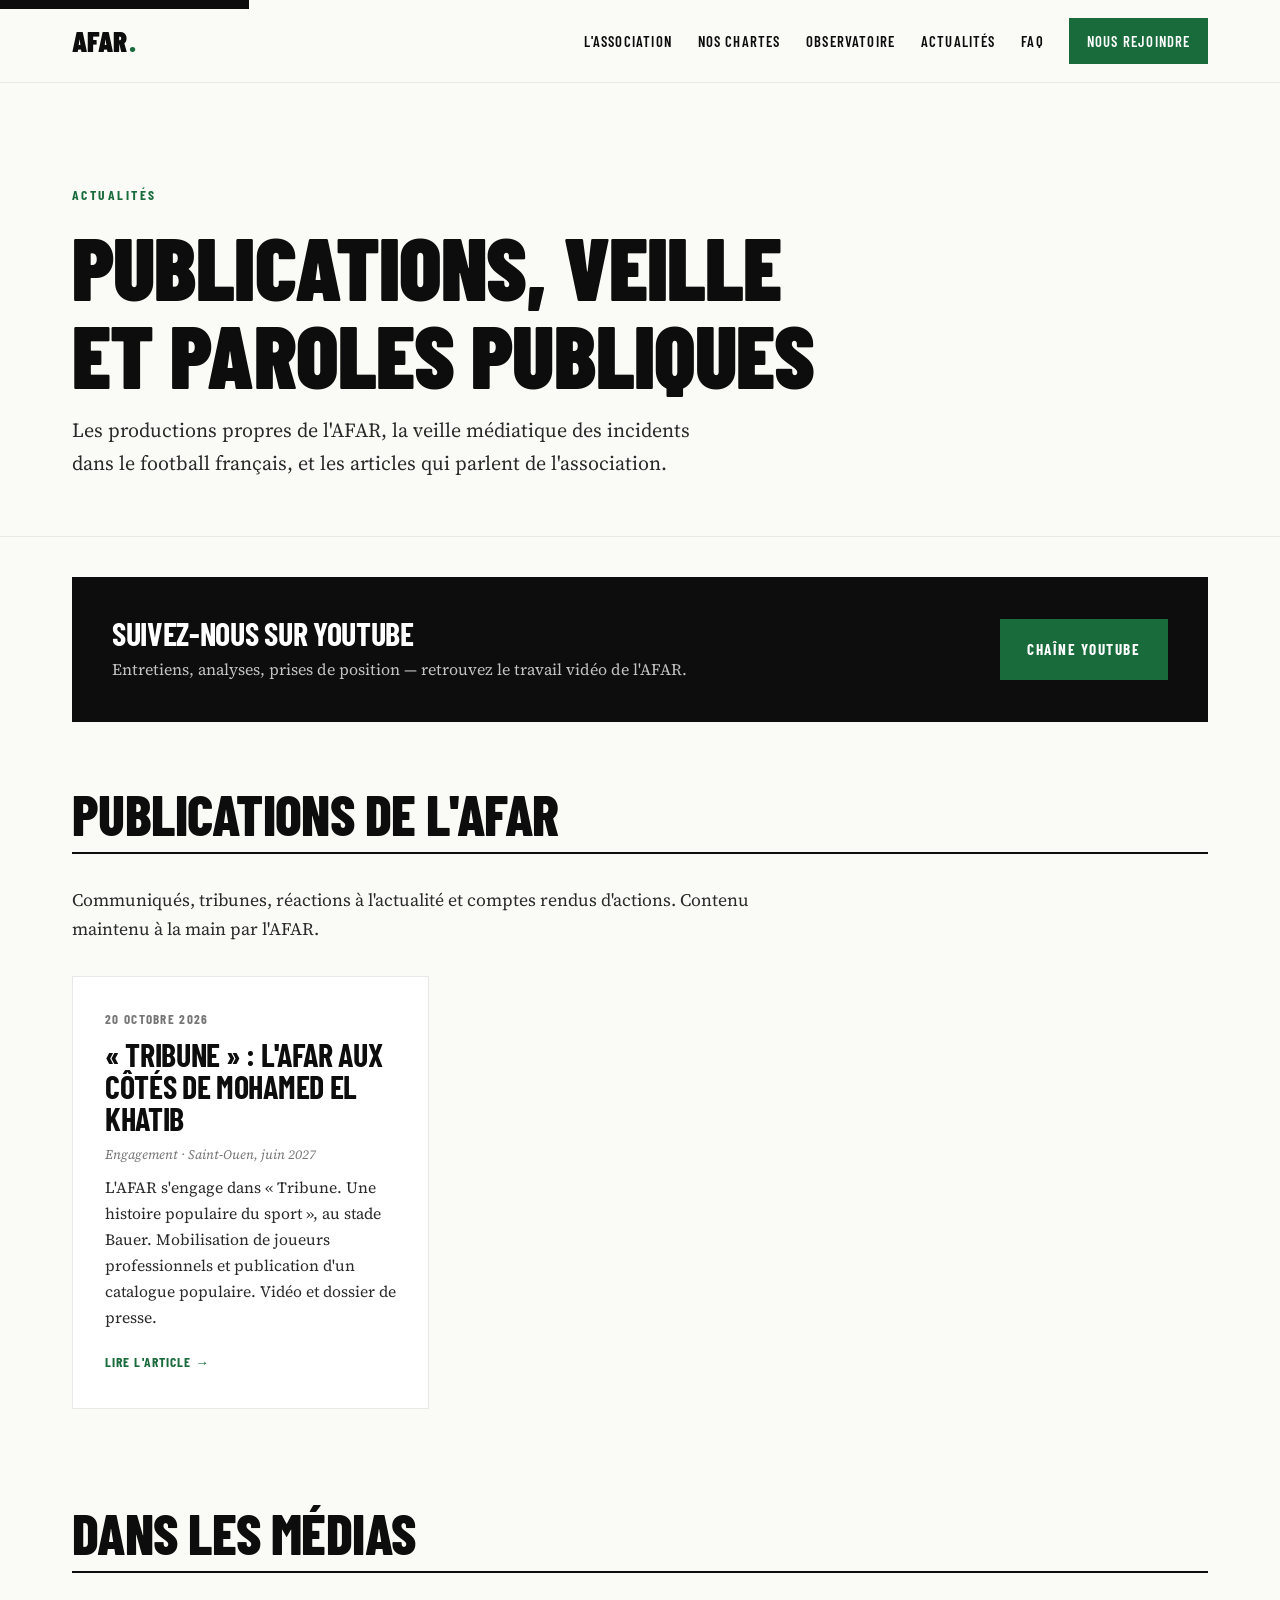
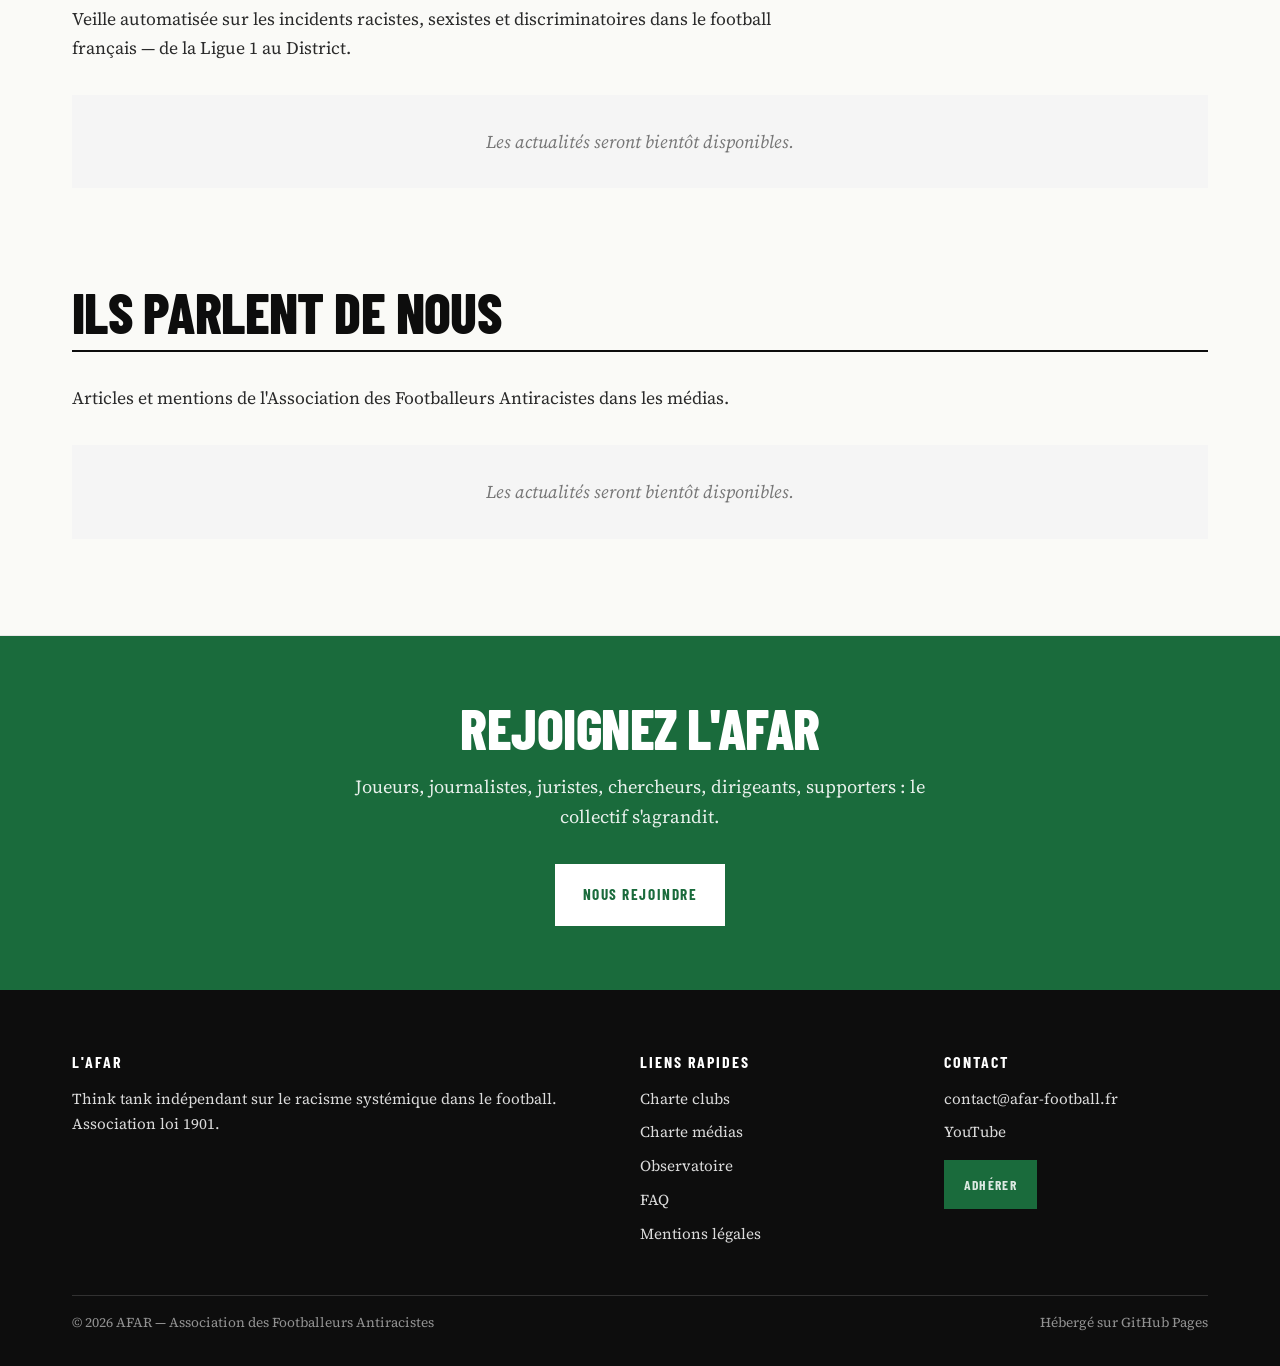
==== commit 7e0e9e51: "Add files via upload" ====
--- a/actualites.html
+++ b/actualites.html
@@ -1213,7 +1213,13 @@
         <h2 id="publications-afar" style="border-bottom: 2px solid var(--color-ink); padding-bottom: 0.6rem; margin-bottom: var(--space-3);">Publications de l'AFAR</h2>
         <p style="font-size: 1.1rem; color: var(--color-ink-soft); max-width: 720px; margin-bottom: var(--space-3);">Communiqués, tribunes, réactions à l'actualité et comptes rendus d'actions. Contenu maintenu à la main par l'AFAR.</p>
         <div class="cards">
-          <div class="feed-state">Les premières publications seront mises en ligne prochainement.</div>
+          <article class="card">
+            <time datetime="2026-10-20">20 octobre 2026</time>
+            <h3><a href="tribune-saint-ouen.html">« Tribune » : l'AFAR aux côtés de Mohamed El Khatib</a></h3>
+            <p class="source">Engagement · Saint-Ouen, juin 2027</p>
+            <p class="extrait">L'AFAR s'engage dans « Tribune. Une histoire populaire du sport », au stade Bauer. Mobilisation de joueurs professionnels et publication d'un catalogue populaire. Vidéo et dossier de presse.</p>
+            <a class="lire-suite" href="tribune-saint-ouen.html">Lire l'article →</a>
+          </article>
         </div>
       </div>
 
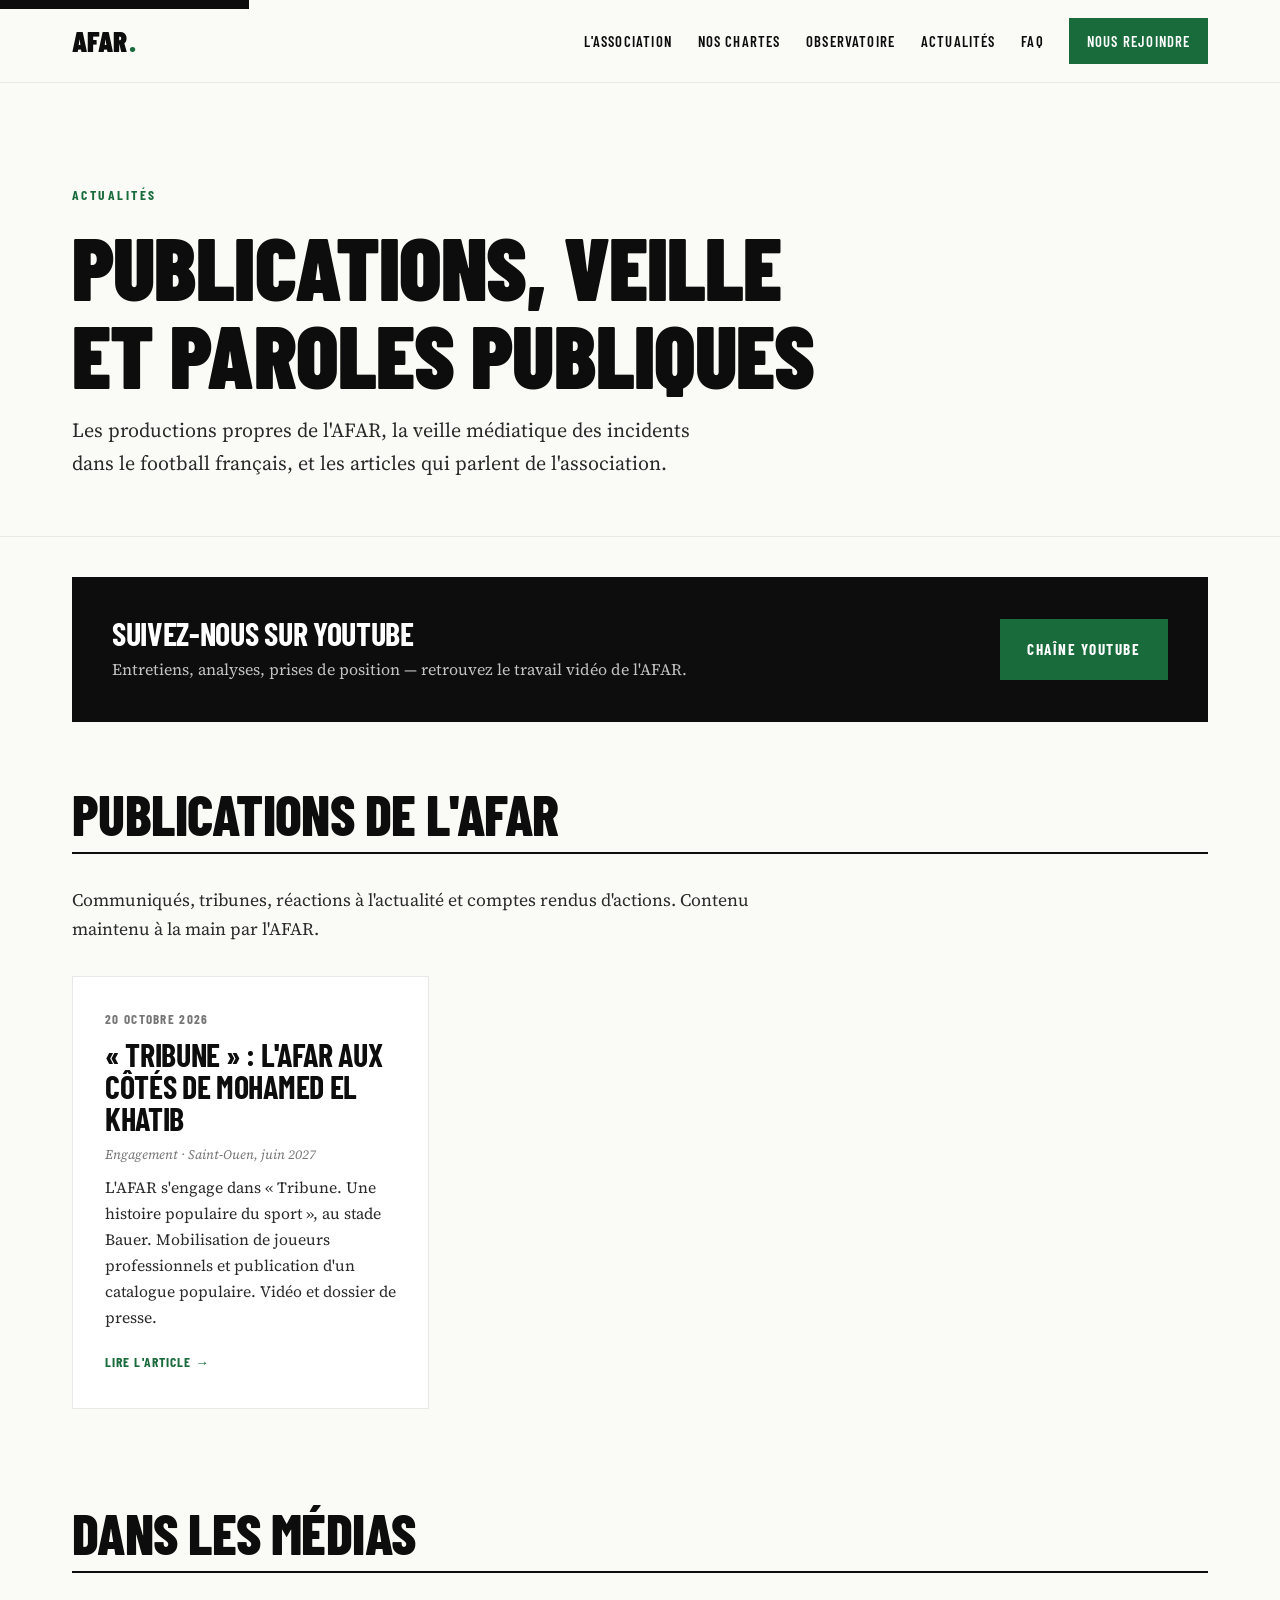
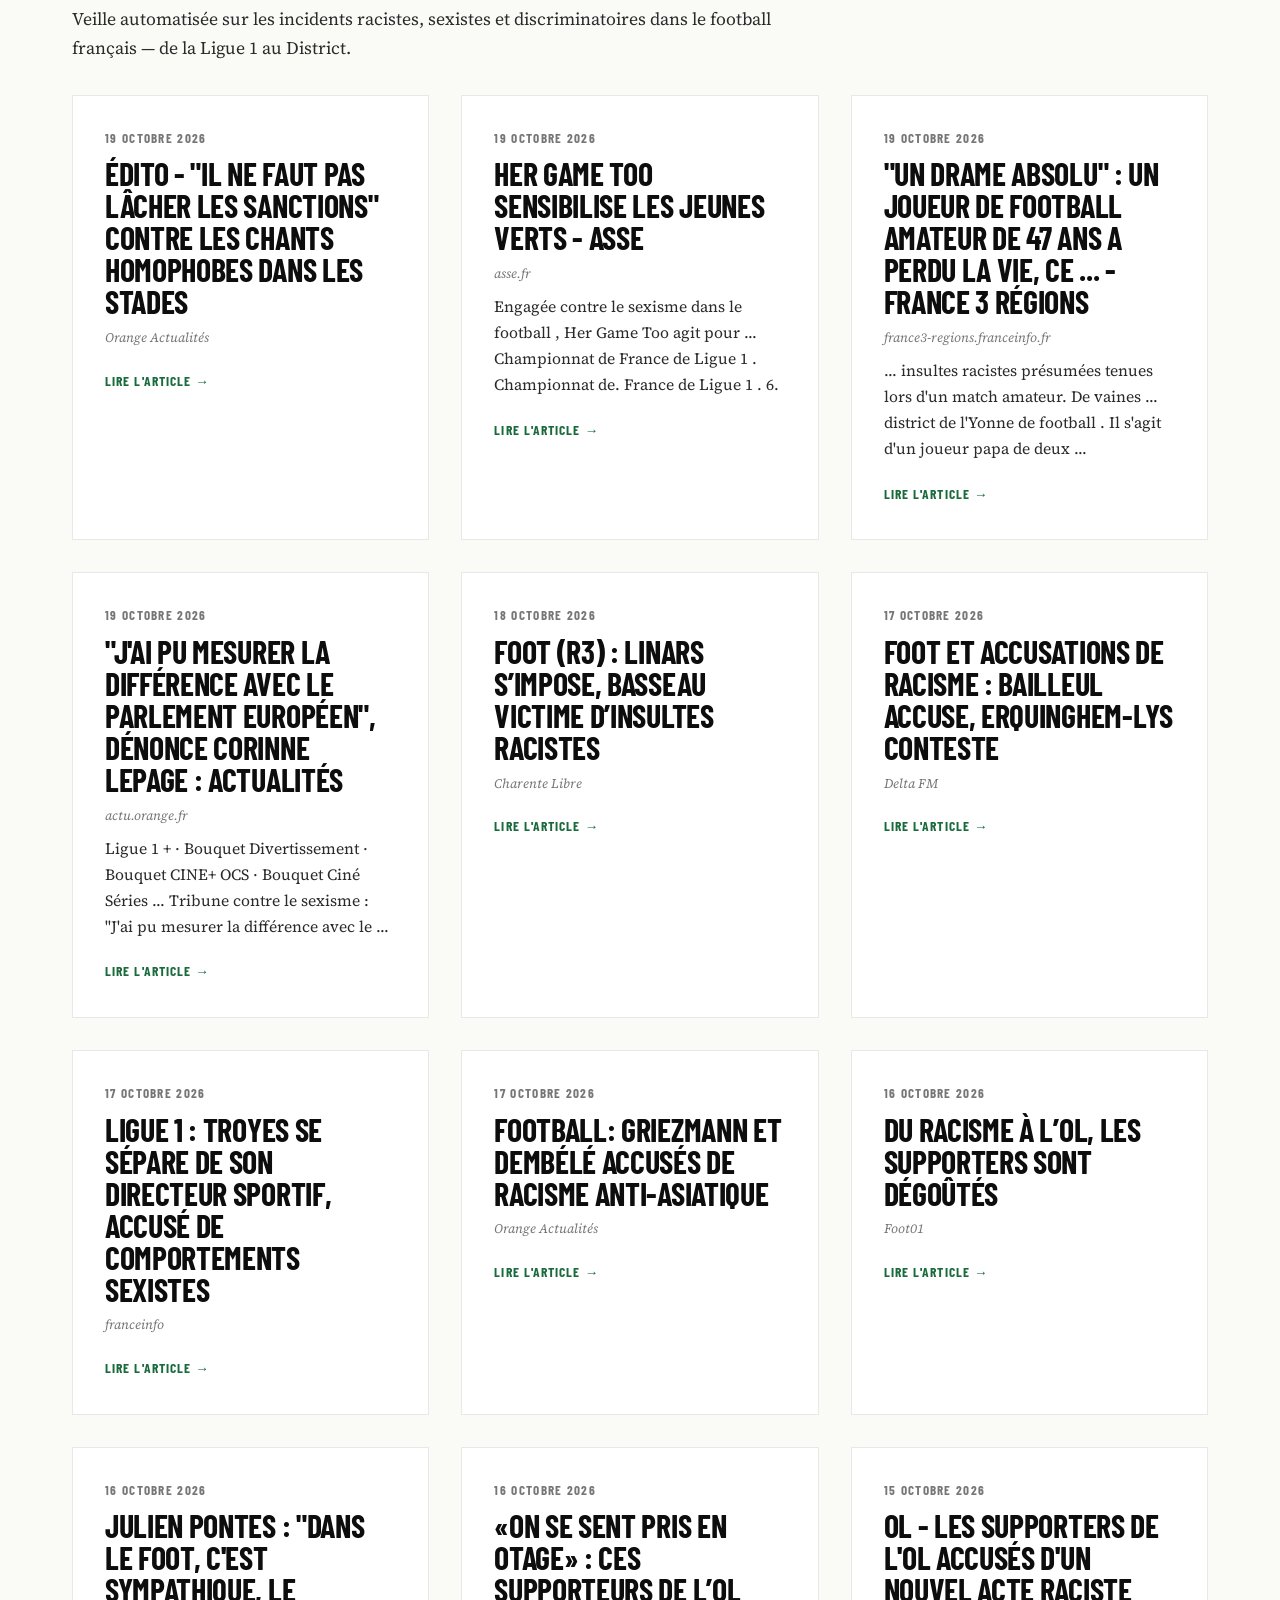
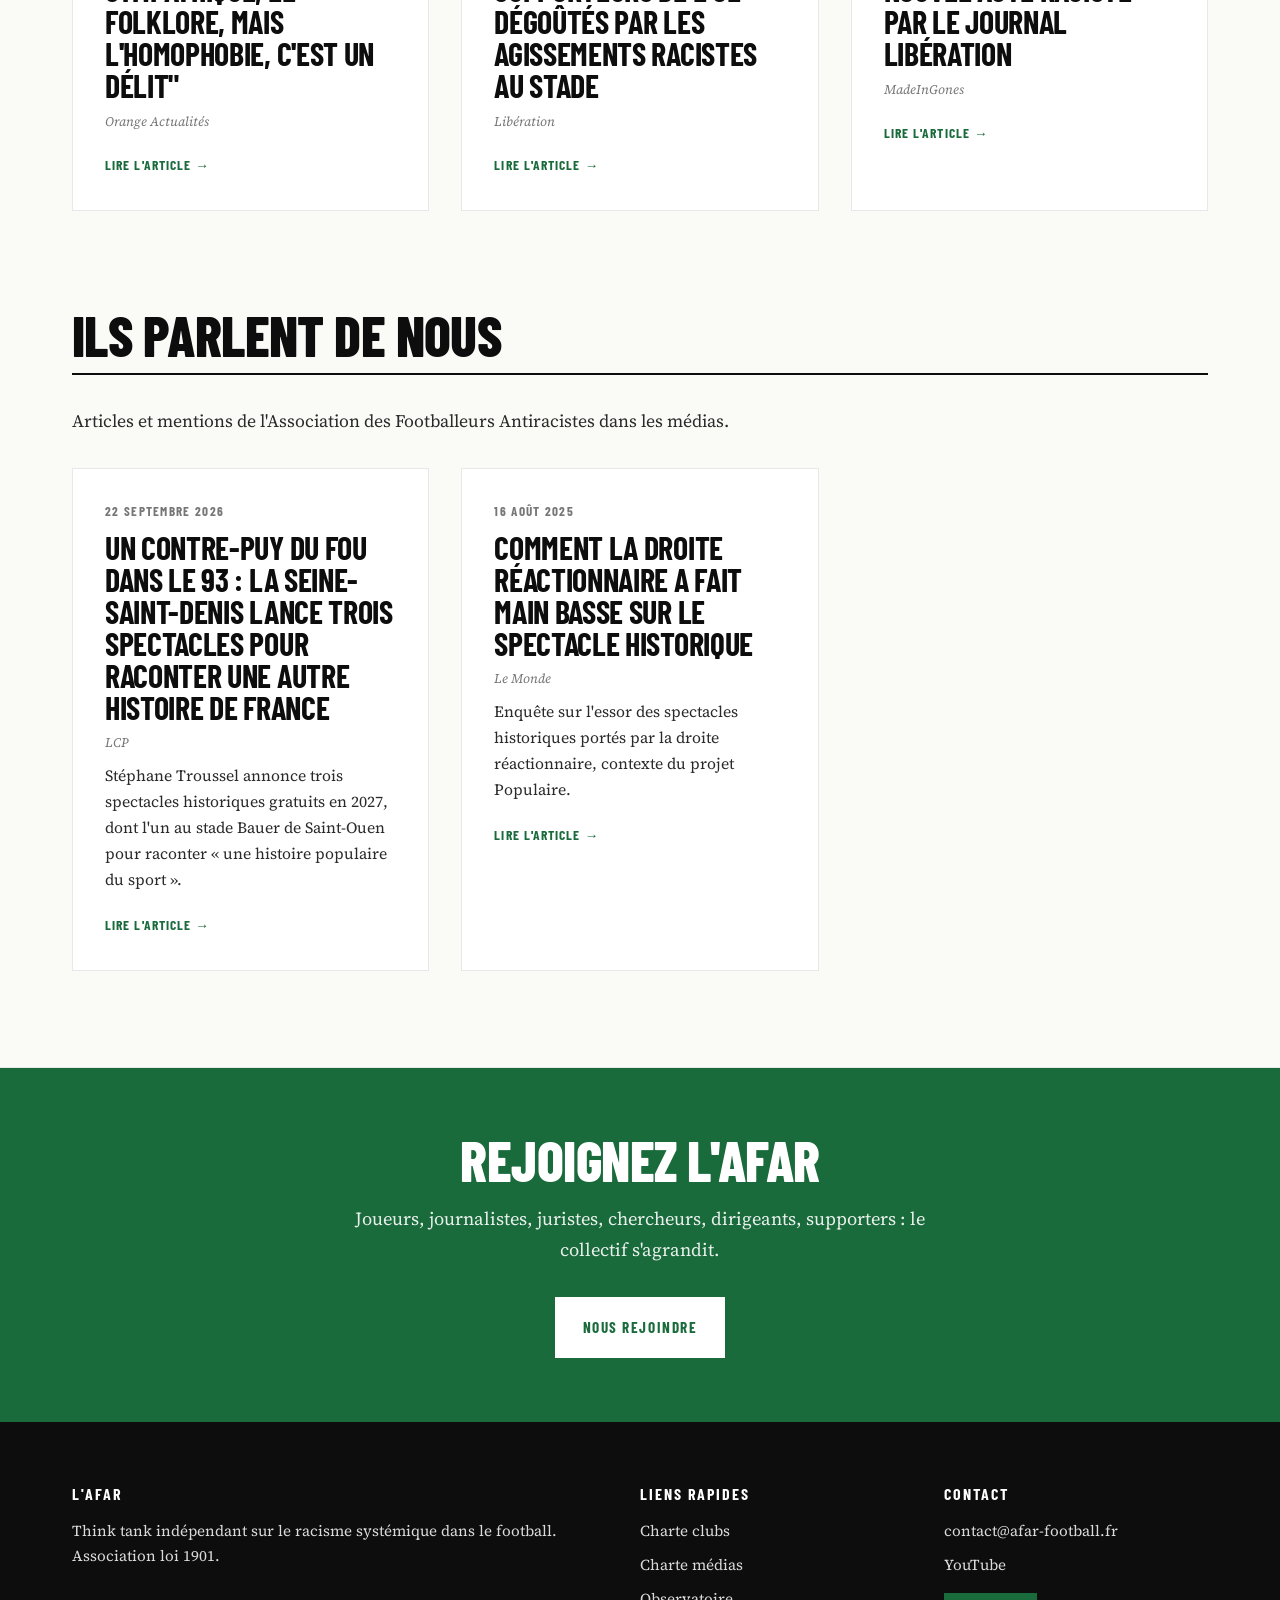
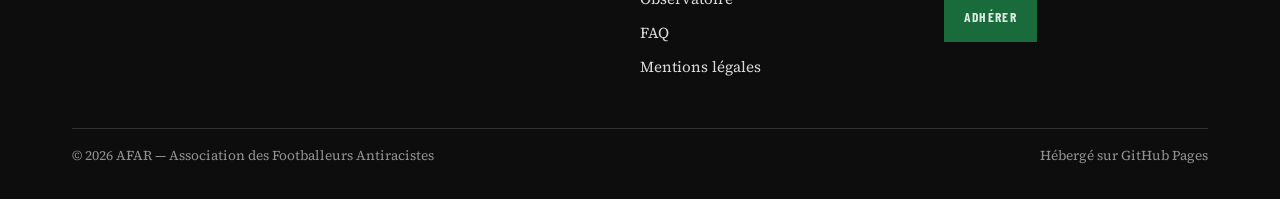
==== commit 70efa381: "Veille médiatique collectée par GitHub, mots-clés étendus, logo AFAR. sur l'accueil, Projet au lieu " ====
--- a/actualites.html
+++ b/actualites.html
@@ -1311,16 +1311,19 @@
    Tout article publié AVANT cette date est ignoré. */
 const AFAR_COMPTEUR_DEPUIS = "2026-01-01";
 
-/* Flux RSS Google Alerts.
-   incidents : alerte « football AND France (racisme OR sexisme OR discrimination) »
-   mentions  : alerte sur le nom de l'AFAR — à créer si souhaité
+/* Veille médiatique.
+   Les articles sont collectés toutes les 3 heures par GitHub (Actions > « Veille médiatique »)
+   et enregistrés dans data/veille.json. Sources, recherches et mots-clés :
+   data/veille-config.json (modifiable sur GitHub).
 */
+const AFAR_VEILLE_URL = "data/veille.json";
 const AFAR_RSS_FEEDS = {
-  incidents: "https://www.google.fr/alerts/feeds/03171713444067796378/6197806483606134979",
-  mentions:  ""
+  incidents: AFAR_VEILLE_URL + "#incidents",
+  mentions:  AFAR_VEILLE_URL + "#mentions"
 };
 
-/* Mots-clés pour filtrer les incidents racistes UNIQUEMENT
+/* Liste de secours : la liste de référence est dans data/veille-config.json.
+   Mots-clés pour filtrer les incidents racistes UNIQUEMENT
    (le flux global capture aussi sexisme et discrimination, mais le compteur de la
    page d'accueil et de l'observatoire ne compte QUE les actes racistes).
    La vérification est faite dans le titre + le résumé. */
@@ -1443,6 +1446,7 @@
 
 /* Filtre : un article relève-t-il du racisme ? */
 function estIncidentRaciste(item) {
+  if (typeof item.raciste === "boolean") return item.raciste; // calculé par la veille
   const haystack = ((item.title || "") + " " + (item.description || "")).toLowerCase();
   return AFAR_MOTS_RACISME.some(kw => haystack.includes(kw.toLowerCase()));
 }
@@ -1608,8 +1612,25 @@
 }
 
 /* Récupérer et parser un flux — stratégie multi-fallback. */
+/* Lecture de la veille collectée par GitHub (même site : pas de proxy). */
+let veillePromise = null;
+async function chargerVeille() {
+  if (!veillePromise) {
+    const v = Math.floor(Date.now() / 600000); // contourne le cache toutes les 10 min
+    veillePromise = fetch(AFAR_VEILLE_URL + "?v=" + v).then(r => {
+      if (!r.ok) throw new Error("veille indisponible");
+      return r.json();
+    });
+  }
+  return veillePromise;
+}
+
 async function fetchFeed(rssUrl) {
   if (!rssUrl) return [];
+  if (rssUrl.startsWith(AFAR_VEILLE_URL + "#")) {
+    const data = await chargerVeille();
+    return (data[rssUrl.split("#")[1]] || []).map(it => ({ ...it, description: it.description || "" }));
+  }
   const cacheKey = "afar_feed_" + rssUrl;
   const cached = cacheGet(cacheKey);
   if (cached) return cached;
